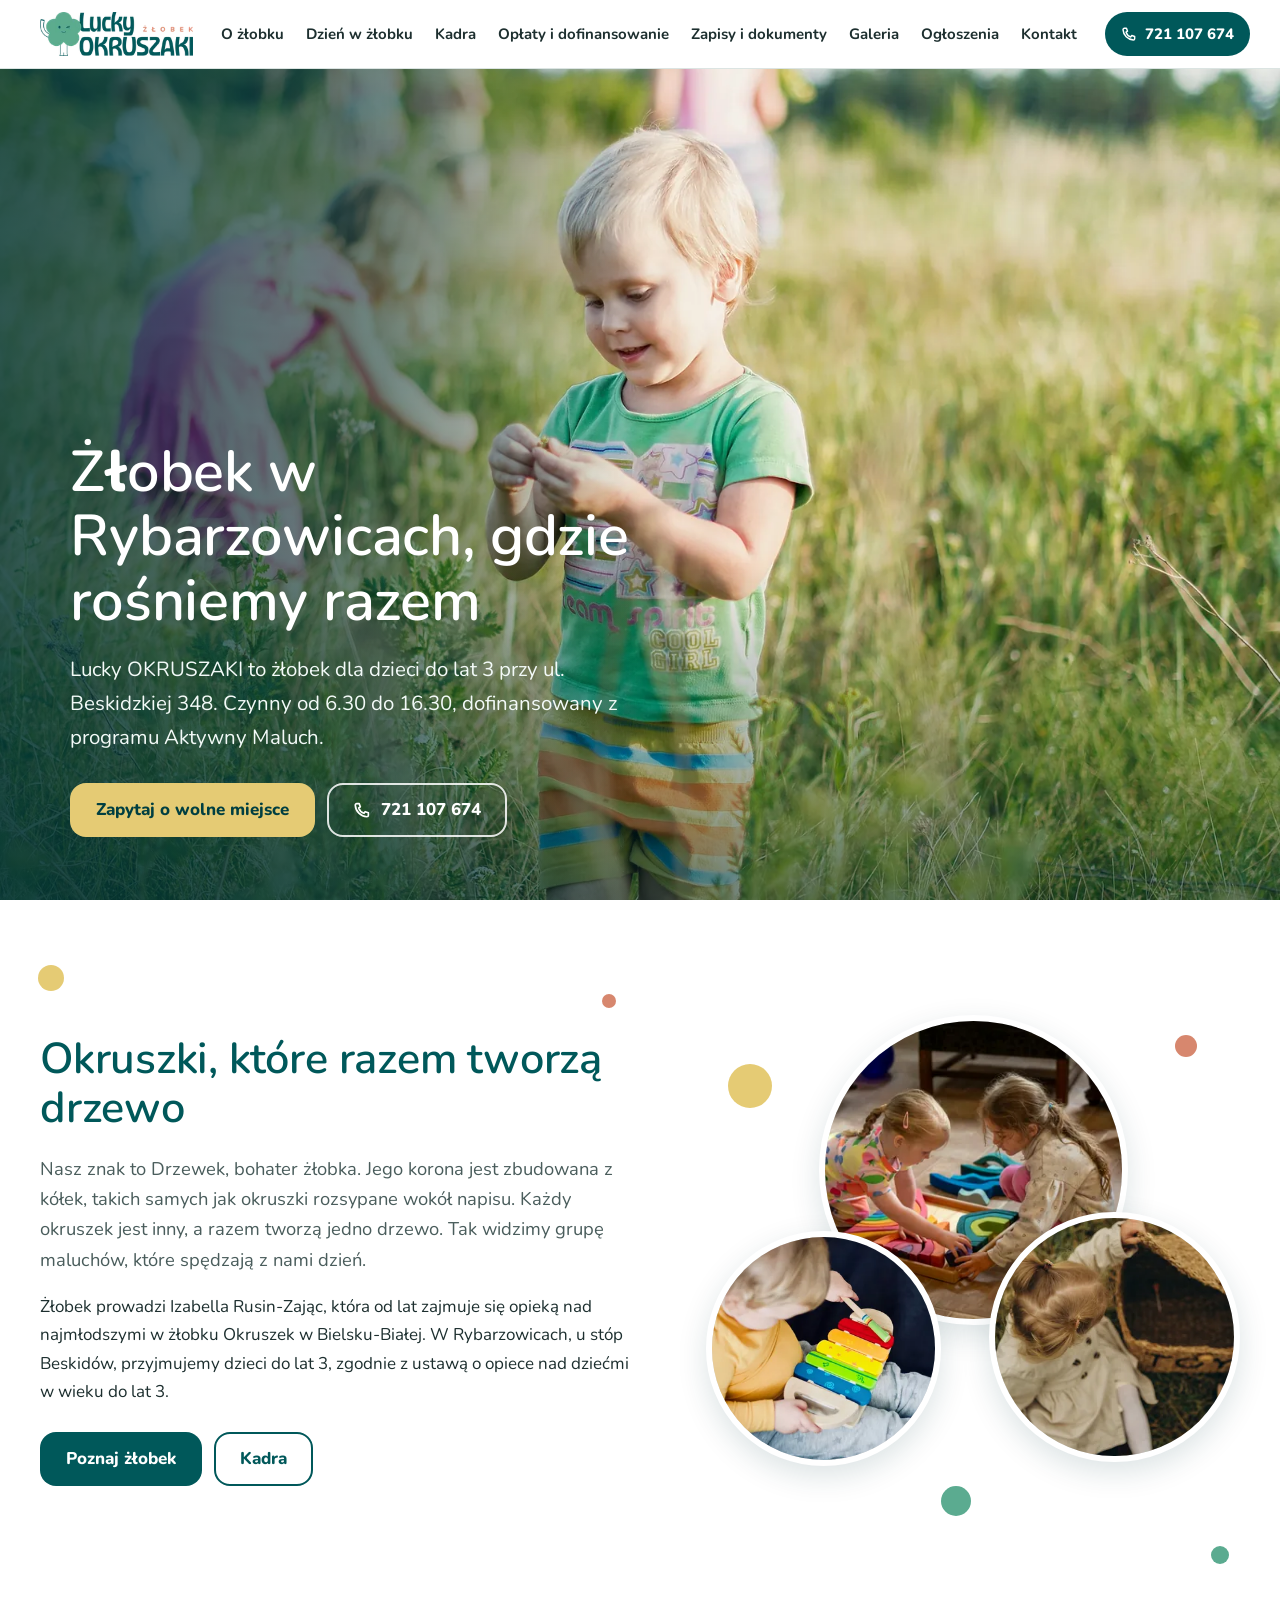
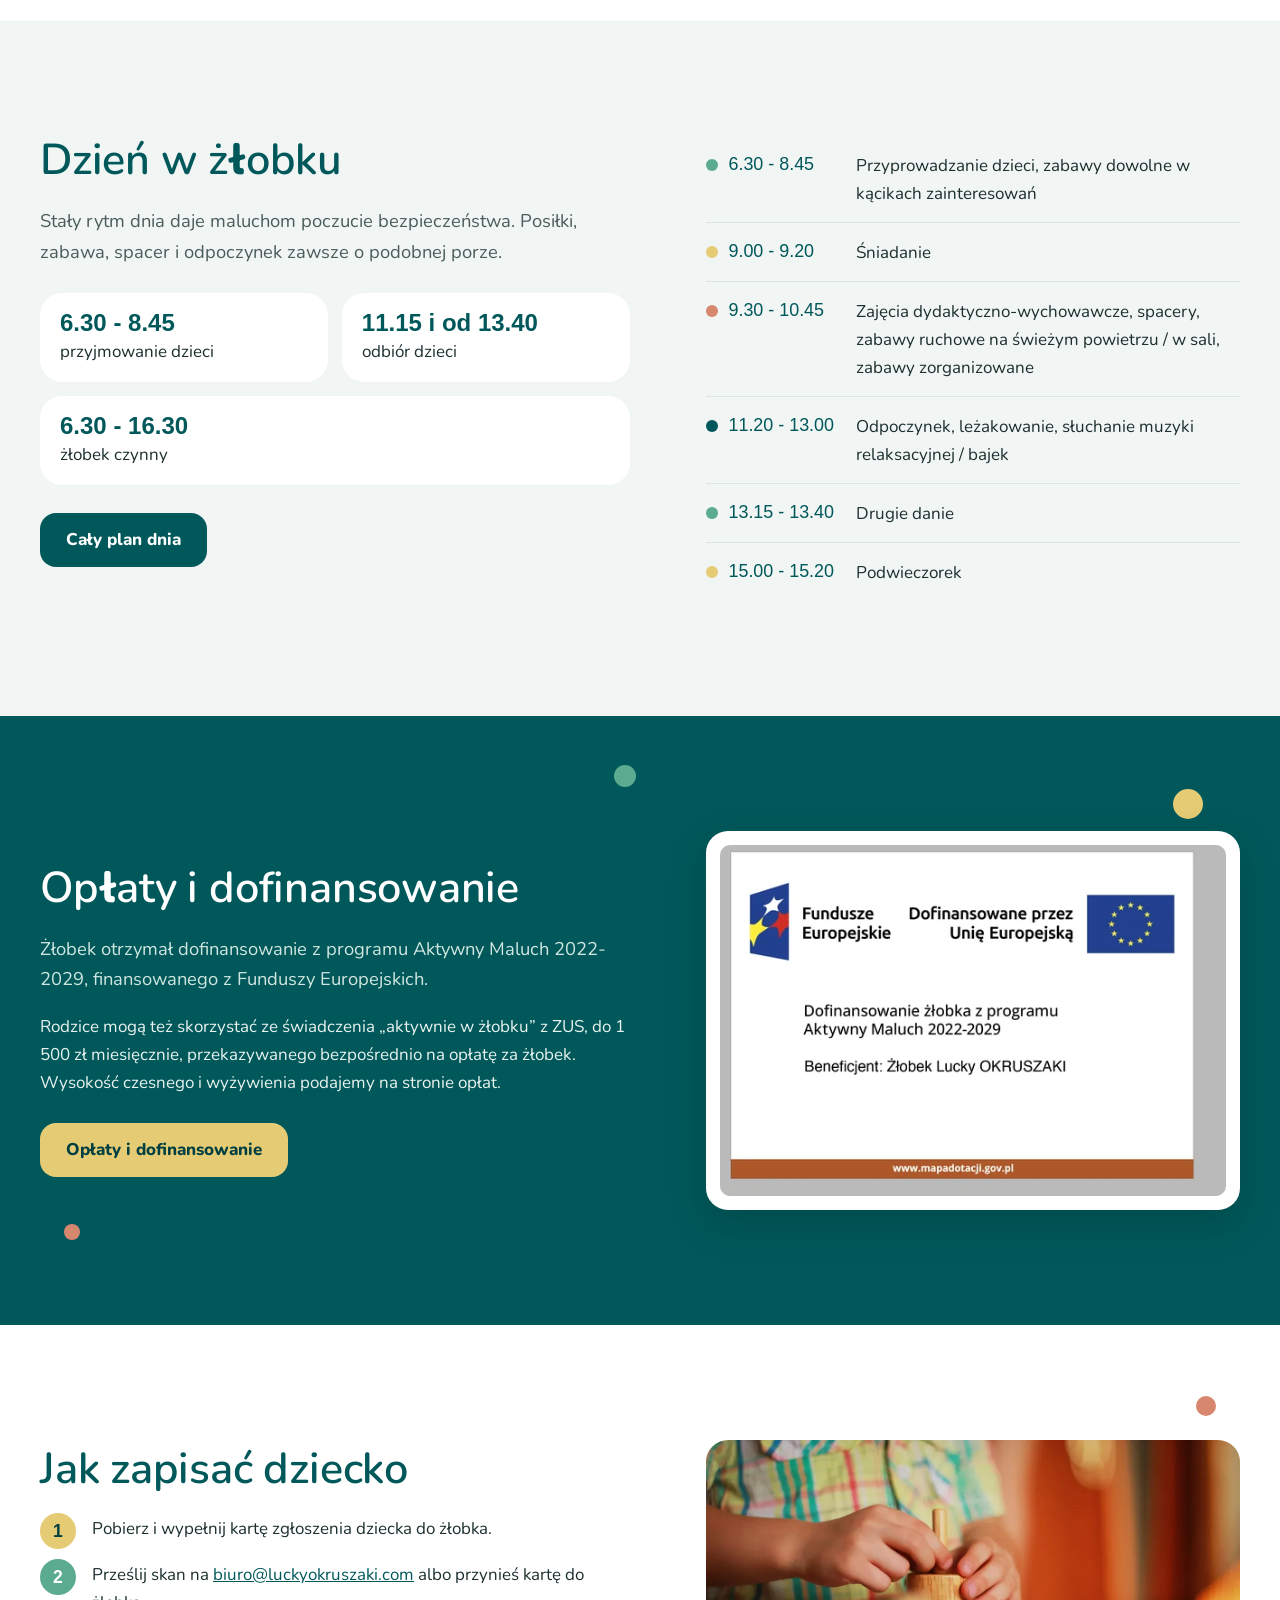
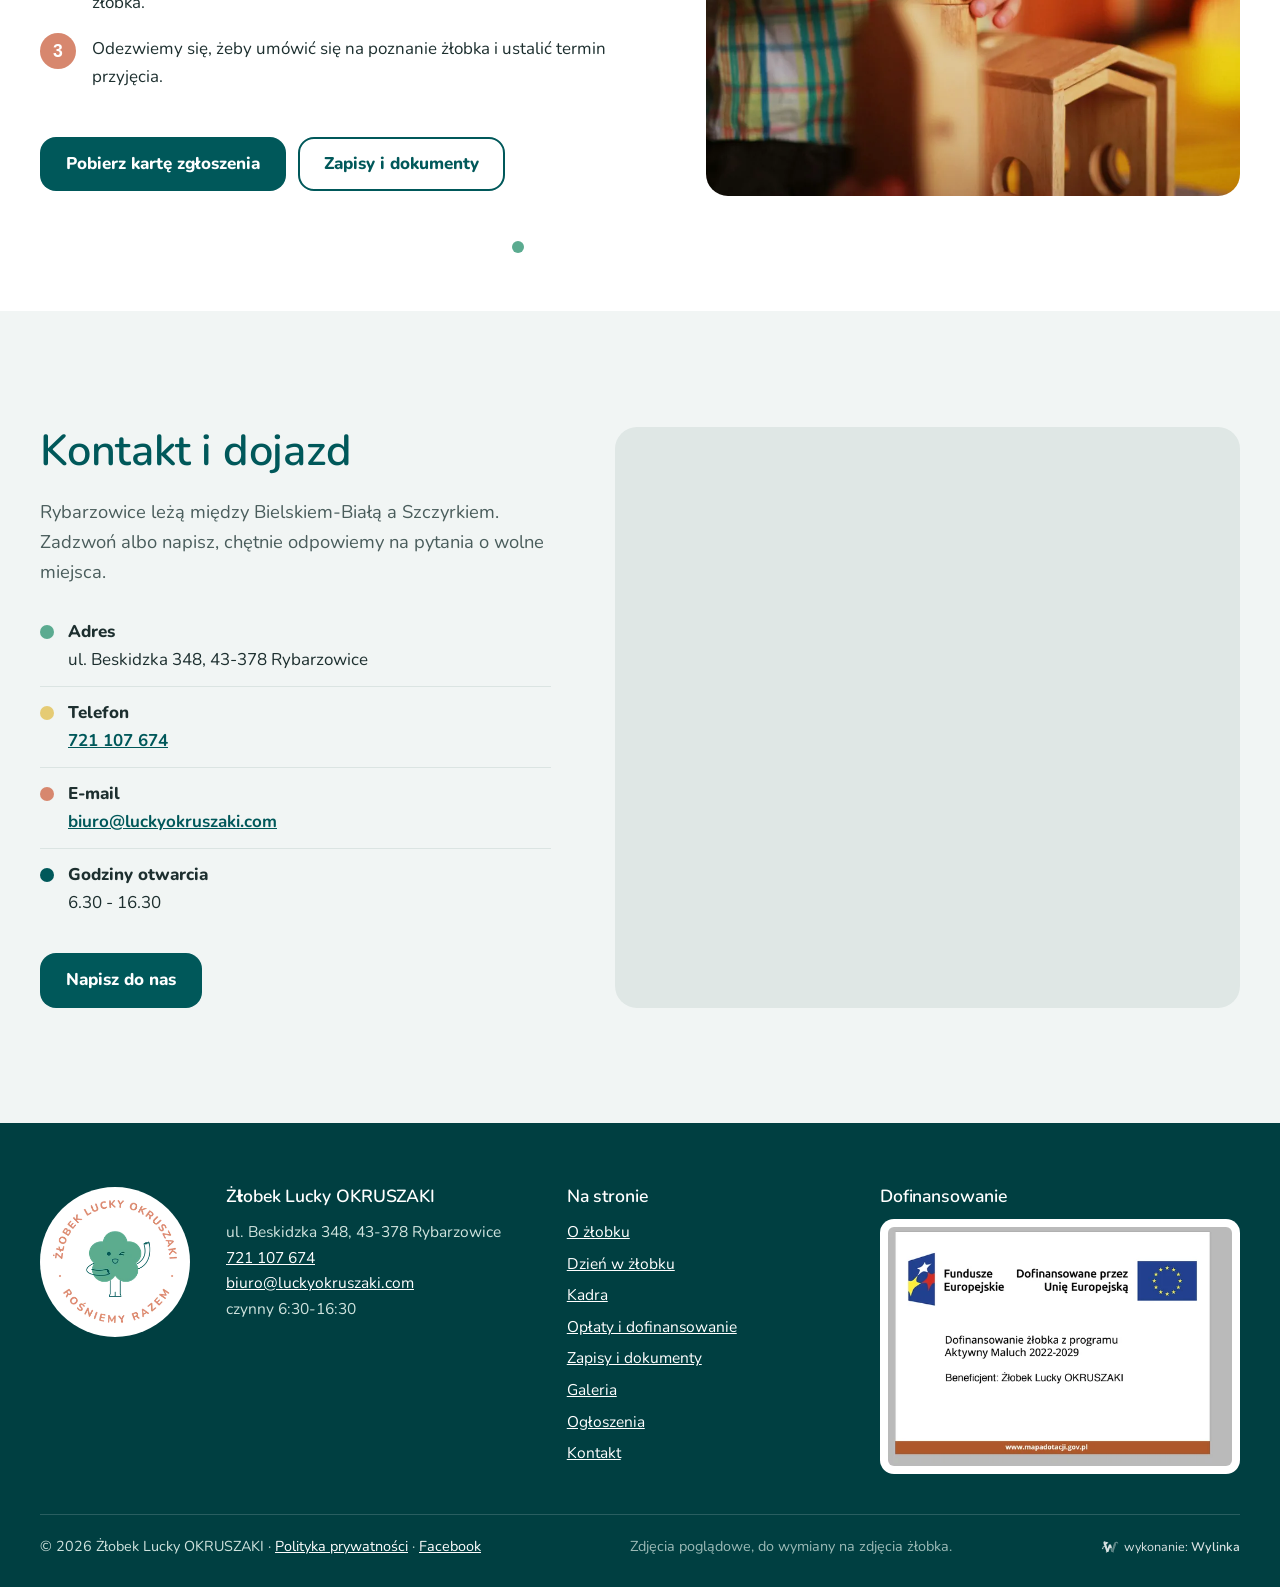
==== index.html @ 08517962 "Strona żłobka Lucky OKRUSZAKI: strona główna i podstrony" ====
<!doctype html>
<html lang="pl">
<head>
<meta charset="utf-8">
<meta name="viewport" content="width=device-width,initial-scale=1">
<meta name="robots" content="noindex, nofollow" data-podglad>
<title>Żłobek Lucky OKRUSZAKI w Rybarzowicach | żłobek dla dzieci do lat 3</title>
<meta name="description" content="Żłobek Lucky OKRUSZAKI w Rybarzowicach, ul. Beskidzka 348. Opieka nad dziećmi do lat 3, czynny 6.30-16.30, dofinansowanie z programu Aktywny Maluch. Tel. 721 107 674.">
<link rel="canonical" href="https://okruszaki.pl/">
<meta property="og:title" content="Żłobek Lucky OKRUSZAKI w Rybarzowicach | żłobek dla dzieci do lat 3"><meta property="og:description" content="Żłobek Lucky OKRUSZAKI w Rybarzowicach, ul. Beskidzka 348. Opieka nad dziećmi do lat 3, czynny 6.30-16.30, dofinansowanie z programu Aktywny Maluch. Tel. 721 107 674."><meta property="og:type" content="website"><meta property="og:locale" content="pl_PL"><meta property="og:image" content="https://okruszaki.pl/img/logo-600.png">
<meta name="theme-color" content="#00585a">
<link rel="icon" type="image/png" sizes="48x48" href="img/ikona-48.png"><link rel="icon" type="image/png" sizes="96x96" href="img/ikona-96.png"><link rel="icon" type="image/png" sizes="192x192" href="img/ikona-192.png"><link rel="apple-touch-icon" href="img/apple-touch-icon.png">
<link rel="preload" href="fonts/fredoka-600.woff2" as="font" type="font/woff2" crossorigin><link rel="preload" href="fonts/nunito.woff2" as="font" type="font/woff2" crossorigin>
<link rel="preload" as="image" href="img/hero-1600.webp" imagesrcset="img/hero-640.webp 640w, img/hero-1024.webp 1024w, img/hero-1600.webp 1600w, img/hero-2400.webp 2400w" imagesizes="100vw" fetchpriority="high">
<link rel="stylesheet" href="style.css">
<style>
.wylinka-badge{display:inline-flex;align-items:center;gap:.4em;color:inherit;text-decoration:none;font-size:.875em;line-height:1;opacity:.85}
.wylinka-badge:hover,.wylinka-badge:focus-visible{opacity:1}
.wylinka-badge:focus-visible{outline:2px solid currentColor;outline-offset:3px;border-radius:2px}
.wylinka-badge svg{width:18px;height:18px;flex:none;overflow:visible}
.wylinka-badge b{font-weight:600}
.wylinka-badge .wy-old{opacity:.45;transform-origin:40px 30px;transition:transform .32s cubic-bezier(.3,.7,.4,1),opacity .32s ease-out}
.wylinka-badge .wy-pod{opacity:0;transition:opacity .2s ease-out .08s}
.wylinka-badge:hover .wy-old,.wylinka-badge:focus-visible .wy-old{transform:translate(9px,7px) rotate(9deg);opacity:0}
.wylinka-badge:hover .wy-pod,.wylinka-badge:focus-visible .wy-pod{opacity:1}
@media (prefers-reduced-motion:reduce){.wylinka-badge .wy-old,.wylinka-badge .wy-pod{transition:none}.wylinka-badge:hover .wy-old,.wylinka-badge:focus-visible .wy-old{transform:none;opacity:.45}.wylinka-badge:hover .wy-pod,.wylinka-badge:focus-visible .wy-pod{opacity:0}}

</style>
<script type="application/ld+json">{"@context": "https://schema.org", "@type": "ChildCare", "name": "Żłobek Lucky OKRUSZAKI", "url": "https://okruszaki.pl/", "logo": "https://okruszaki.pl/img/logo-600.png", "image": "https://okruszaki.pl/img/logo-600.png", "telephone": "+48721107674", "email": "biuro@luckyokruszaki.com", "address": {"@type": "PostalAddress", "streetAddress": "ul. Beskidzka 348", "postalCode": "43-378", "addressLocality": "Rybarzowice", "addressCountry": "PL"}, "openingHours": "Mo-Fr 06:30-16:30", "sameAs": ["https://www.facebook.com/people/%C5%BB%C5%82obek-Lucky-Okruszaki/61586409999313/"]}</script>
</head>
<body>
<a class="skip" href="#tresc">Przejdź do treści</a>
<div class="top"><div class="wrap">
<a class="logo" href="./" aria-label="Żłobek Lucky OKRUSZAKI - strona główna"><img src="img/logo-240.webp" srcset="img/logo-240.webp 240w, img/logo-480.webp 480w" sizes="152px" width="240" height="69" alt="Żłobek Lucky OKRUSZAKI"></a>
<nav class="nav" aria-label="Menu główne"><a href="o-zlobku.html">O żłobku</a><a href="dzien-w-zlobku.html">Dzień w żłobku</a><a href="kadra.html">Kadra</a><a href="oplaty-i-dofinansowanie.html">Opłaty i dofinansowanie</a><a href="zapisy-i-dokumenty.html">Zapisy i dokumenty</a><a href="galeria.html">Galeria</a><a href="ogloszenia.html">Ogłoszenia</a><a href="kontakt.html">Kontakt</a></nav>
<a class="tel" href="tel:+48721107674"><svg viewBox="0 0 24 24" aria-hidden="true" fill="none" stroke="currentColor" stroke-width="2.2" stroke-linecap="round" stroke-linejoin="round"><path d="M5 3.5h3.2l1.6 4.3-2.2 1.5a11 11 0 0 0 7.1 7.1l1.5-2.2 4.3 1.6V19a2 2 0 0 1-2 2A16.5 16.5 0 0 1 3 5.5a2 2 0 0 1 2-2z"/></svg>721 107 674</a>
<button class="burger" type="button" aria-expanded="false" aria-controls="panel" aria-label="Otwórz menu"><span></span><span></span><span></span></button>
</div></div>
<nav class="panel" id="panel" aria-label="Menu"><a href="./" aria-current="page">Strona główna</a><a href="o-zlobku.html">O żłobku</a><a href="dzien-w-zlobku.html">Dzień w żłobku</a><a href="kadra.html">Kadra</a><a href="oplaty-i-dofinansowanie.html">Opłaty i dofinansowanie</a><a href="zapisy-i-dokumenty.html">Zapisy i dokumenty</a><a href="galeria.html">Galeria</a><a href="ogloszenia.html">Ogłoszenia</a><a href="kontakt.html">Kontakt</a><a class="tel" href="tel:+48721107674"><svg viewBox="0 0 24 24" aria-hidden="true" fill="none" stroke="currentColor" stroke-width="2.2" stroke-linecap="round" stroke-linejoin="round"><path d="M5 3.5h3.2l1.6 4.3-2.2 1.5a11 11 0 0 0 7.1 7.1l1.5-2.2 4.3 1.6V19a2 2 0 0 1-2 2A16.5 16.5 0 0 1 3 5.5a2 2 0 0 1 2-2z"/></svg>Zadzwoń: 721 107 674</a></nav>
<main id="tresc">
<section class="hero">
<img class="tlo" src="img/hero-1600.webp" srcset="img/hero-640.webp 640w, img/hero-1024.webp 1024w, img/hero-1600.webp 1600w, img/hero-2400.webp 2400w" sizes="100vw" width="1600" height="1063" alt="Maluch w zielonej koszulce ogląda znalezisko na łące, w tle bawią się inne dzieci" fetchpriority="high">
<div class="wrap">
<h1>Żłobek w Rybarzowicach, gdzie rośniemy razem</h1>
<p class="lead">Lucky OKRUSZAKI to żłobek dla dzieci do lat 3 przy ul. Beskidzkiej 348. Czynny od 6.30 do 16.30, dofinansowany z programu Aktywny Maluch.</p>
<div class="btns"><a class="btn btn-z" href="kontakt.html">Zapytaj o wolne miejsce</a><a class="btn btn-o" href="tel:+48721107674"><svg viewBox="0 0 24 24" aria-hidden="true" fill="none" stroke="currentColor" stroke-width="2.2" stroke-linecap="round" stroke-linejoin="round"><path d="M5 3.5h3.2l1.6 4.3-2.2 1.5a11 11 0 0 0 7.1 7.1l1.5-2.2 4.3 1.6V19a2 2 0 0 1-2 2A16.5 16.5 0 0 1 3 5.5a2 2 0 0 1 2-2z"/></svg>721 107 674</a></div>
</div></section>

<section class="sek" aria-labelledby="h-o">
<span class="okr o-z" style="width:26px;height:26px;left:3%;top:9%" aria-hidden="true"></span><span class="okr o-t" style="width:14px;height:14px;left:47%;top:13%" aria-hidden="true"></span><span class="okr o-g" style="width:18px;height:18px;right:4%;bottom:8%" aria-hidden="true"></span>
<div class="wrap dwie">
<div>
<h2 id="h-o">Okruszki, które razem tworzą drzewo</h2>
<p class="lead2">Nasz znak to Drzewek, bohater żłobka. Jego korona jest zbudowana z kółek, takich samych jak okruszki rozsypane wokół napisu. Każdy okruszek jest inny, a razem tworzą jedno drzewo. Tak widzimy grupę maluchów, które spędzają z nami dzień.</p>
<p>Żłobek prowadzi Izabella Rusin-Zając, która od lat zajmuje się opieką nad najmłodszymi w żłobku Okruszek w Bielsku-Białej. W Rybarzowicach, u stóp Beskidów, przyjmujemy dzieci do lat 3, zgodnie z ustawą o opiece nad dziećmi w wieku do lat 3.</p>
<div class="btns" style="margin-top:26px"><a class="btn btn-m" href="o-zlobku.html">Poznaj żłobek</a><a class="btn btn-ol" href="kadra.html">Kadra</a></div>
</div>
<div class="korona">
<span class="okr o-z" style="width:44px;height:44px;left:4%;top:10%" aria-hidden="true"></span><span class="okr o-t" style="width:22px;height:22px;right:8%;top:4%" aria-hidden="true"></span><span class="okr o-g" style="width:30px;height:30px;left:44%;bottom:-2%" aria-hidden="true"></span>
<button type="button" class="k k1" data-full="img/klocki-1440.webp" aria-label="Powiększ zdjęcie: Dwie dziewczynki układają kolorowe drewniane klocki na podłodze"><img src="img/klocki-960.webp" srcset="img/klocki-480.webp 480w, img/klocki-960.webp 960w, img/klocki-1440.webp 1440w" sizes="(max-width:900px) 58vw, 330px" width="960" height="640" alt="Dwie dziewczynki układają kolorowe drewniane klocki na podłodze" loading="lazy" decoding="async"></button>
<button type="button" class="k k2" data-full="img/cymbalki-1440.webp" aria-label="Powiększ zdjęcie: Maluch gra na kolorowych cymbałkach"><img src="img/cymbalki-480.webp" srcset="img/cymbalki-480.webp 480w, img/cymbalki-960.webp 960w, img/cymbalki-1440.webp 1440w" sizes="(max-width:900px) 44vw, 250px" width="480" height="343" alt="Maluch gra na kolorowych cymbałkach" loading="lazy" decoding="async"></button>
<button type="button" class="k k3" data-full="img/laka-1440.webp" aria-label="Powiększ zdjęcie: Dziewczynka z koszykiem i przytulanką na łące"><img src="img/laka-480.webp" srcset="img/laka-480.webp 480w, img/laka-960.webp 960w, img/laka-1440.webp 1440w" sizes="(max-width:900px) 47vw, 270px" width="480" height="320" alt="Dziewczynka z koszykiem i przytulanką na łące" loading="lazy" decoding="async"></button>
</div>
</div></section>

<section class="sek sek-s" aria-labelledby="h-d">
<div class="wrap dwie" style="align-items:start">
<div>
<h2 id="h-d">Dzień w żłobku</h2>
<p class="lead2">Stały rytm dnia daje maluchom poczucie bezpieczeństwa. Posiłki, zabawa, spacer i odpoczynek zawsze o podobnej porze.</p>
<div class="godz"><div><b>6.30 - 8.45</b>przyjmowanie dzieci</div><div><b>11.15 i od 13.40</b>odbiór dzieci</div><div><b>6.30 - 16.30</b>żłobek czynny</div></div>
<div class="btns" style="margin-top:28px"><a class="btn btn-m" href="dzien-w-zlobku.html">Cały plan dnia</a></div>
</div>
<div><ol class="plan"><li><span class="g">6.30 - 8.45</span><span>Przyprowadzanie dzieci, zabawy dowolne w kącikach zainteresowań</span></li><li><span class="g">9.00 - 9.20</span><span>Śniadanie</span></li><li><span class="g">9.30 - 10.45</span><span>Zajęcia dydaktyczno-wychowawcze, spacery, zabawy ruchowe na świeżym powietrzu / w sali, zabawy zorganizowane</span></li><li><span class="g">11.20 - 13.00</span><span>Odpoczynek, leżakowanie, słuchanie muzyki relaksacyjnej / bajek</span></li><li><span class="g">13.15 - 13.40</span><span>Drugie danie</span></li><li><span class="g">15.00 - 15.20</span><span>Podwieczorek</span></li></ol></div>
</div></section>

<section class="sek sek-m" aria-labelledby="h-f">
<span class="okr o-z" style="width:30px;height:30px;right:6%;top:12%" aria-hidden="true"></span><span class="okr o-t" style="width:16px;height:16px;left:5%;bottom:14%" aria-hidden="true"></span><span class="okr o-g" style="width:22px;height:22px;left:48%;top:8%" aria-hidden="true"></span>
<div class="wrap dwie">
<div>
<h2 id="h-f">Opłaty i dofinansowanie</h2>
<p class="lead2">Żłobek otrzymał dofinansowanie z programu Aktywny Maluch 2022-2029, finansowanego z Funduszy Europejskich.</p>
<p>Rodzice mogą też skorzystać ze świadczenia „aktywnie w żłobku” z ZUS, do 1 500 zł miesięcznie, przekazywanego bezpośrednio na opłatę za żłobek. Wysokość czesnego i wyżywienia podajemy na stronie opłat.</p>
<div class="btns" style="margin-top:26px"><a class="btn btn-z" href="oplaty-i-dofinansowanie.html">Opłaty i dofinansowanie</a></div>
</div>
<div class="tablica"><img src="img/aktywny-maluch-1120.webp" srcset="img/aktywny-maluch-560.webp 560w, img/aktywny-maluch-1120.webp 1120w" sizes="(max-width:600px) 90vw, 530px" width="1120" height="778" alt="Fundusze Europejskie, Dofinansowane przez Unię Europejską. Dofinansowanie żłobka z programu Aktywny Maluch 2022-2029. Beneficjent: Żłobek Lucky OKRUSZAKI. www.mapadotacji.gov.pl" loading="lazy"></div>
</div></section>

<section class="sek" aria-labelledby="h-z">
<span class="okr o-t" style="width:20px;height:20px;right:5%;top:12%" aria-hidden="true"></span><span class="okr o-g" style="width:12px;height:12px;left:40%;bottom:10%" aria-hidden="true"></span>
<div class="wrap dwie">
<div>
<h2 id="h-z">Jak zapisać dziecko</h2>
<ol class="kroki">
<li>Pobierz i wypełnij kartę zgłoszenia dziecka do żłobka.</li>
<li>Prześlij skan na <a href="mailto:biuro@luckyokruszaki.com">biuro@luckyokruszaki.com</a> albo przynieś kartę do żłobka.</li>
<li>Odezwiemy się, żeby umówić się na poznanie żłobka i ustalić termin przyjęcia.</li>
</ol>
<div class="btns"><a class="btn btn-m" href="dok/karta-zgloszenia-lucky-okruszaki.pdf" download>Pobierz kartę zgłoszenia</a><a class="btn btn-ol" href="zapisy-i-dokumenty.html">Zapisy i dokumenty</a></div>
</div>
<button type="button" class="zdj" data-full="img/domek-1440.webp" aria-label="Powiększ zdjęcie: Dziecięce ręce przy drewnianej zabawce"><img src="img/domek-960.webp" srcset="img/domek-480.webp 480w, img/domek-960.webp 960w, img/domek-1440.webp 1440w" sizes="(max-width:900px) 92vw, 540px" width="960" height="640" alt="Dziecięce ręce przy drewnianej zabawce" loading="lazy" decoding="async"></button>
</div></section>

<section class="sek sek-s" aria-labelledby="h-k">
<div class="wrap kontakt">
<div><h2 id="h-k">Kontakt i dojazd</h2><p class="lead2">Rybarzowice leżą między Bielskiem-Białą a Szczyrkiem. Zadzwoń albo napisz, chętnie odpowiemy na pytania o wolne miejsca.</p><ul class="dane">
<li><span class="kr" style="background:var(--ziel)"></span><span><b>Adres</b>ul. Beskidzka 348, 43-378 Rybarzowice</span></li>
<li><span class="kr" style="background:var(--zolty)"></span><span><b>Telefon</b><a href="tel:+48721107674">721 107 674</a></span></li>
<li><span class="kr" style="background:var(--terra)"></span><span><b>E-mail</b><a href="mailto:biuro@luckyokruszaki.com">biuro@luckyokruszaki.com</a></span></li>
<li><span class="kr" style="background:var(--morski)"></span><span><b>Godziny otwarcia</b>6.30 - 16.30</span></li></ul><div class="btns"><a class="btn btn-m" href="kontakt.html">Napisz do nas</a></div></div>
<div class="mapa"><iframe src="https://maps.google.com/maps?q=Beskidzka%20348%2C%2043-378%20Rybarzowice&amp;z=15&amp;output=embed" title="Mapa dojazdu: Żłobek Lucky OKRUSZAKI, ul. Beskidzka 348, Rybarzowice" referrerpolicy="no-referrer-when-downgrade" allowfullscreen></iframe></div>
</div></section>
</main>
<footer class="stopka"><div class="wrap">
<div class="st">
<div class="pieczec"><img src="img/pieczec-240.webp" width="240" height="238" alt="Żłobek Lucky OKRUSZAKI - rośniemy razem" loading="lazy"></div>
<div><h3>Żłobek Lucky OKRUSZAKI</h3><p>ul. Beskidzka 348, 43-378 Rybarzowice<br><a href="tel:+48721107674">721 107 674</a><br><a href="mailto:biuro@luckyokruszaki.com">biuro@luckyokruszaki.com</a><br>czynny 6:30-16:30</p></div>
<div><h3>Na stronie</h3><ul><li><a href="o-zlobku.html">O żłobku</a></li><li><a href="dzien-w-zlobku.html">Dzień w żłobku</a></li><li><a href="kadra.html">Kadra</a></li><li><a href="oplaty-i-dofinansowanie.html">Opłaty i dofinansowanie</a></li><li><a href="zapisy-i-dokumenty.html">Zapisy i dokumenty</a></li><li><a href="galeria.html">Galeria</a></li><li><a href="ogloszenia.html">Ogłoszenia</a></li><li><a href="kontakt.html">Kontakt</a></li></ul></div>
<div class="szer"><h3>Dofinansowanie</h3><div class="tab"><img src="img/aktywny-maluch-560.webp" width="560" height="389" alt="Fundusze Europejskie, Dofinansowane przez Unię Europejską. Dofinansowanie żłobka z programu Aktywny Maluch 2022-2029. Beneficjent: Żłobek Lucky OKRUSZAKI. www.mapadotacji.gov.pl" loading="lazy"></div></div>
</div>
<div class="st-dol"><span>&copy; <span id="rok">2026</span> Żłobek Lucky OKRUSZAKI &middot; <a href="polityka-prywatnosci.html">Polityka prywatności</a> &middot; <a href="https://www.facebook.com/people/%C5%BB%C5%82obek-Lucky-Okruszaki/61586409999313/" rel="noopener">Facebook</a></span><span style="opacity:.75">Zdjęcia poglądowe, do wymiany na zdjęcia żłobka.</span><a class="wylinka-badge" href="https://wylinka.pl/?utm_source=okruszaki.pl&amp;utm_medium=stopka&amp;utm_campaign=wykonanie" rel="noopener" title="Strona wykonana przez Wylinka"><svg viewBox="0 0 64 64" aria-hidden="true" focusable="false" fill="currentColor"><path d="M9.8 22.8l-1.2-7.9 2.2-3.7 15.5 4.6-.5 1.5-7.2 5.5 4.7 15.6 5-15.6 7 0 4.1 12.7-4.2-.9-2.6 1.8-.8-2.2-5.3 15.6-4.3 0 .4 .2-2.1 2.8-1.3-1.1 1.1-1.4-3.1 .2-.1-1.7 2.2-.1-5.7-16.5-4.8 .6-.8 3.1 0 .5-.3 .5 .8 2.2-1.6 .5-.4-1.3-.8 1.6-1.5-.8 .8-1.6-1.4 .6-.6-1.6 2.3-.8 .2-.4 1.3-4.8 5.9-.8-2.4-6.9zM15.2 13.7l-.1-.4-.4 .8-.1 .8 .1 1 .1 .4 .3 .7 .3-.9 .1-.7 0-.8z"/><path class="wy-pod" d="M37.1 49.8l-4.5-13.3 2.6-1.8 4.2 .9 .9 2.8 3-9.7 0-.5 .1-.8 3.2-8.4 .5-1 .6-1 .9-1.1 1.3-1 1.1-.7 1.4-.5 1.4-.3 .7 0 .9 0 1.2 .3 1.4 .6 .8 .5 .7 .7 .6 .7 .5 .9 .3 .9 .1 .9 0 .8-.2 .9-.5 .9-.5 .6-.7 .5-.7 .3-.1-.1 0-.1 .5-.5 .3-.7 .2-.5 0-.6-.1-.6-.3-.7-.4-.5-.4-.4-.5-.3-.6-.3-.7 0-.7 .1-.6 .1-.5 .4-.5 .5-.3 .5-.2 .7-.1 1.5-1.4 5.1-.8 3.3-.3 .7-.5 .7-6 17.5 1.9 .1-.1 1.7-3.1-.2 1.1 1.4-1.3 1.1-2.1-2.8 .4-.2z"/><path class="wy-old" d="M40.8 50l.4-.2-4.1 0-4.2-12.5 2.5-1.7 4.3 .9 .6 1.9 .6-1.6 0-.3 2.4-7.8 0-.5 .1-.8 3.2-8.4 .4-.8 .6-.9 .9-1.2 .9-.9 1.3-.8 1.4-.6 1.2-.3 1.4-.1 1.3 .1 .6 .2 .8 .3 1.1 .6 .9 .7 .7 .9 .5 .9 .3 .9 .1 1.1-.1 .9-.3 .9-.4 .7-.6 .7-.6 .4-.6 .2-.1-.1 0-.1 .5-.5 .3-.7 .2-.5 0-.5-.1-.6-.2-.6-.3-.5-.4-.5-.5-.3-.6-.3-.7-.1-.6 0-.6 .1-.6 .3-.6 .5-.3 .4-.2 .5-.1 .5-.1 1.5-1.4 5.1-.8 3.3-.3 .7-.5 .7-6 17.5 1.9 .1-.1 1.7-3.1-.2 1.1 1.4-1.3 1.1zM49.6 17.1l.6 1.7-1.5 1.9 .4 .4 1.8-2.1-.7-2.1zM48.1 28.3l.5 1.8-1.7 1.8 .4 .4 1.9-2-.6-2.2zM37.9 41.7l1.7-1.5-.4-.4-1.7 1.4zM42.6 38.7l-1.5 2.8 1.1 2-1.3 2.6 .5 .2 1.5-2.8-1.1-2 1.4-2.5z"/></svg><span>wykonanie: <b>Wylinka</b></span></a></div>
</div></footer>
<div class="lb" id="lb" role="dialog" aria-modal="true" aria-label="Powiększone zdjęcie"><button class="x" type="button" aria-label="Zamknij">&times;</button><button class="p" type="button" aria-label="Poprzednie">&lsaquo;</button><img alt=""><button class="n" type="button" aria-label="Następne">&rsaquo;</button><div class="licz"></div></div>
<script src="app.js" defer></script>
</body>
</html>
---- style.css ----
@font-face{font-family:Fredoka;font-style:normal;font-weight:600;font-display:swap;src:url(fonts/fredoka-600.woff2) format("woff2");unicode-range:U+0000-00FF,U+0131,U+0152-0153,U+02BB-02BC,U+02C6,U+02DA,U+02DC,U+2000-206F,U+20AC,U+2122,U+2191,U+2193,U+2212,U+2215}
@font-face{font-family:Fredoka;font-style:normal;font-weight:600;font-display:swap;src:url(fonts/fredoka-600-ext.woff2) format("woff2");unicode-range:U+0100-02AF,U+1E00-1EFF,U+2020,U+20A0-20AB,U+20AD-20CF,U+2113,U+2C60-2C7F,U+A720-A7FF}
@font-face{font-family:Nunito;font-style:normal;font-weight:200 1000;font-display:swap;src:url(fonts/nunito.woff2) format("woff2");unicode-range:U+0000-00FF,U+0131,U+0152-0153,U+02BB-02BC,U+02C6,U+02DA,U+02DC,U+2000-206F,U+20AC,U+2122,U+2191,U+2193,U+2212,U+2215}
@font-face{font-family:Nunito;font-style:normal;font-weight:200 1000;font-display:swap;src:url(fonts/nunito-ext.woff2) format("woff2");unicode-range:U+0100-02AF,U+1E00-1EFF,U+2020,U+20A0-20AB,U+20AD-20CF,U+2113,U+2C60-2C7F,U+A720-A7FF}
:root{--morski:#00585a;--morski-g:#003f41;--ziel:#5bab90;--ziel-c:#3f8c72;--zolty:#e5cb74;--terra:#d7876e;--krem:#f6f0e2;--szary:#f1f5f4;--tekst:#1d2f2f;--tekst2:#4a5d5c;--linia:#dbe4e2;--r:22px;--max:1200px}
*,*::before,*::after{box-sizing:border-box}
html{-webkit-text-size-adjust:100%;scroll-padding-top:84px}
body{margin:0;background:#fff;color:var(--tekst);font:400 17px/1.65 Nunito,system-ui,-apple-system,"Segoe UI",sans-serif;overflow-x:hidden}
img{max-width:100%;height:auto;display:block}
a{color:var(--morski)}
h1,h2,h3{font-family:Fredoka,Nunito,system-ui,sans-serif;font-weight:600;line-height:1.12;color:var(--morski);margin:0 0 .5em;letter-spacing:-.005em}
h1{font-size:clamp(2.05rem,6.2vw,4.1rem)}
h2{font-size:clamp(1.7rem,3.8vw,2.7rem)}
h3{font-size:1.3rem}
p{margin:0 0 1em}
.wrap{width:min(var(--max),100% - 40px);margin-inline:auto}
.skip{position:absolute;left:-999px;top:8px;background:#fff;padding:8px 14px;z-index:99;border-radius:8px}
.skip:focus{left:12px}

/* nagłówek */
.top{position:sticky;top:0;z-index:40;background:#fff;border-bottom:1px solid var(--linia)}
.top .wrap{display:flex;align-items:center;gap:18px;height:68px}
.logo{display:block;flex:none}
.logo img{height:44px;width:auto}
.nav{display:flex;gap:2px;margin-left:auto;align-items:center}
.nav a{font-weight:700;font-size:15px;color:var(--tekst);text-decoration:none;padding:8px 10px;border-radius:999px;white-space:nowrap}
.nav a:hover{background:var(--szary)}
.nav a[aria-current=page]{color:var(--morski);background:var(--krem)}
.tel{flex:none;display:inline-flex;align-items:center;gap:8px;font-weight:800;color:#fff;background:var(--morski);text-decoration:none;padding:10px 16px;border-radius:999px;font-size:15px}
.tel:hover{background:var(--morski-g)}
.tel svg{width:16px;height:16px}
.burger{display:none;margin-left:auto;background:none;border:0;width:46px;height:46px;border-radius:50%;cursor:pointer;color:var(--morski)}
.burger span{display:block;width:22px;height:2.5px;background:currentColor;border-radius:2px;margin:5px auto;transition:transform .2s}
.panel{display:none}
@media (max-width:1240px){
 .nav,.top .tel{display:none}
 .burger{display:block}
 .panel{display:block;position:fixed;inset:68px 0 0;background:#fff;z-index:39;padding:18px 20px 40px;overflow:auto;transform:translateY(-8px);opacity:0;visibility:hidden;transition:opacity .2s,transform .2s,visibility .2s}
 .panel.on{opacity:1;visibility:visible;transform:none}
 .panel a{display:block;font-family:Fredoka,sans-serif;font-size:1.45rem;color:var(--morski);text-decoration:none;padding:11px 4px;border-bottom:1px solid var(--linia)}
 .panel a[aria-current=page]{color:var(--terra)}
 .panel .tel{display:inline-flex;margin-top:22px;font-family:Nunito,sans-serif;font-size:17px;border:0;color:#fff;padding:13px 20px}
 .burger[aria-expanded=true] span:nth-child(1){transform:translateY(7.5px) rotate(45deg)}
 .burger[aria-expanded=true] span:nth-child(2){opacity:0}
 .burger[aria-expanded=true] span:nth-child(3){transform:translateY(-7.5px) rotate(-45deg)}
}
@media (max-width:420px){.logo img{height:38px}}

/* przyciski */
.btn{display:inline-flex;align-items:center;justify-content:center;gap:10px;font:800 17px/1.2 Nunito,sans-serif;text-decoration:none;padding:15px 24px;border-radius:16px;border:2px solid transparent;cursor:pointer;transition:background .15s,transform .15s}
.btn:active{transform:translateY(1px)}
.btn-z{background:var(--zolty);color:var(--morski-g)}
.btn-z:hover{background:#efd88a}
.btn-m{background:var(--morski);color:#fff}
.btn-m:hover{background:var(--morski-g)}
.btn-o{border-color:rgba(255,255,255,.85);color:#fff}
.btn-o:hover{background:rgba(255,255,255,.12)}
.btn-ol{border-color:var(--morski);color:var(--morski)}
.btn-ol:hover{background:var(--szary)}
.btn svg{width:18px;height:18px;flex:none}
.btns{display:flex;flex-wrap:wrap;gap:12px}

/* okruszki: kółka jak w logo */
.okr{position:absolute;border-radius:50%;pointer-events:none}
.o-z{background:var(--zolty)}.o-t{background:var(--terra)}.o-g{background:var(--ziel)}.o-k{background:var(--krem)}

/* hero strony głównej */
.hero{position:relative;min-height:calc(100svh - 69px);display:flex;align-items:flex-end;color:#fff;overflow:hidden;background:#2f4a2c}
.hero picture,.hero>img{position:absolute;inset:0}
.hero img.tlo{width:100%;height:100%;object-fit:cover;object-position:52% 40%}
.hero::after{content:"";position:absolute;inset:0;background:linear-gradient(90deg,rgba(0,52,54,.8) 0%,rgba(0,52,54,.55) 30%,rgba(0,52,54,0) 50%),linear-gradient(0deg,rgba(0,40,42,.55) 0%,rgba(0,40,42,0) 40%)}
.hero .wrap{position:relative;z-index:2;padding:48px 0 clamp(40px,7vh,84px)}
.hero h1{color:#fff;max-width:12em;margin-bottom:.35em;font-size:clamp(2.05rem,4.6vw,3.6rem)}
@media (min-width:761px){.hero .wrap{width:auto;margin:0;padding-left:clamp(28px,5.5vw,120px);padding-right:28px;max-width:calc(620px + 5.5vw)}.hero .lead{max-width:29em}}
.hero .lead{font-size:clamp(1.05rem,1.6vw,1.3rem);max-width:30em;margin-bottom:28px;color:#f3faf8}
.hero .okr{z-index:1}
@media (max-width:760px){
 .hero img.tlo{object-position:54% 30%}
 .hero::after{background:linear-gradient(0deg,rgba(0,48,50,.92) 0%,rgba(0,48,50,.72) 42%,rgba(0,48,50,0) 72%)}
 .hero .wrap{padding:24px 0 26px}
 .hero .lead{margin-bottom:24px}
 .hero .btns{flex-direction:column}
 .hero .btn{width:100%}
}

/* sekcje */
.sek{padding:clamp(64px,9vw,120px) 0;position:relative;overflow:hidden}
.sek-s{background:var(--szary)}
.sek-m{background:var(--morski);color:#e8f3f0}
.sek-m h2,.sek-m h3{color:#fff}
.sek-m a:not(.btn){color:var(--zolty)}
.lead2{font-size:1.15rem;color:var(--tekst2);max-width:40em}
.sek-m .lead2{color:#cfe6e0}
.dwie{display:grid;grid-template-columns:1.05fr .95fr;gap:clamp(36px,6vw,90px);align-items:center}
@media (max-width:900px){.dwie{grid-template-columns:1fr}}

/* korona z okruszków: zdjęcia w kółkach jak korona Drzewka */
.korona{position:relative;aspect-ratio:1/0.92;max-width:560px;width:100%;margin-inline:auto}
.korona .k{position:absolute;border-radius:50%;overflow:hidden;border:6px solid #fff;box-shadow:0 10px 30px rgba(0,60,62,.14);padding:0;background:#ddd;cursor:zoom-in}
.korona .k img{width:100%;height:100%;object-fit:cover}
.korona .k1{width:58%;aspect-ratio:1;left:21%;top:0}
.korona .k2{width:44%;aspect-ratio:1;left:0;top:44%}
.korona .k3{width:47%;aspect-ratio:1;right:0;top:40%}
.korona .okr{z-index:2}

/* plan dnia */
.plan{list-style:none;margin:0;padding:0;position:relative}
.plan li{display:grid;grid-template-columns:132px 1fr;gap:18px;padding:14px 0;border-bottom:1px solid var(--linia);align-items:baseline;position:relative}
.plan li:last-child{border-bottom:0}
.plan .g{font-family:Fredoka,sans-serif;font-size:1.12rem;color:var(--morski);display:flex;align-items:center;gap:10px;white-space:nowrap}
.plan .g::before{content:"";width:12px;height:12px;border-radius:50%;background:var(--c,var(--ziel));flex:none}
.plan li:nth-child(4n+1){--c:var(--ziel)}.plan li:nth-child(4n+2){--c:var(--zolty)}.plan li:nth-child(4n+3){--c:var(--terra)}.plan li:nth-child(4n+4){--c:var(--morski)}
.plan b{font-weight:800}
@media (max-width:520px){.plan li{grid-template-columns:1fr;gap:2px;padding:12px 0}}
.godz{display:flex;flex-wrap:wrap;gap:14px;margin:26px 0 0}
.godz div{background:#fff;border-radius:var(--r);padding:16px 20px;flex:1 1 200px}
.godz b{display:block;font-family:Fredoka,sans-serif;font-size:1.5rem;color:var(--morski);font-weight:600;line-height:1.2}
.sek-s .godz div{background:#fff}

/* dofinansowanie */
.tablica{background:#fff;border-radius:var(--r);padding:14px;box-shadow:0 14px 40px rgba(0,30,30,.22);max-width:560px}
.tablica img{border-radius:10px;width:100%}

/* zapisy */
.kroki{counter-reset:k;list-style:none;padding:0;margin:0 0 28px}
.kroki li{position:relative;padding:0 0 18px 52px;font-size:1.06rem}
.kroki li::before{counter-increment:k;content:counter(k);position:absolute;left:0;top:-2px;width:36px;height:36px;border-radius:50%;background:var(--zolty);color:var(--morski-g);font:600 1.1rem/36px Fredoka,sans-serif;text-align:center}
.kroki li:nth-child(2)::before{background:var(--ziel);color:#fff}
.kroki li:nth-child(3)::before{background:var(--terra);color:#fff}
.dok{display:flex;flex-direction:column;gap:12px;margin:0;padding:0;list-style:none}
.dok li{display:flex;align-items:center;gap:16px;background:#fff;border:1px solid var(--linia);border-radius:16px;padding:14px 18px}
.dok .ik{width:40px;height:48px;flex:none;border-radius:8px;background:var(--krem);display:grid;place-items:center;font:800 11px Nunito;color:var(--terra)}
.dok b{display:block;font-weight:800}
.dok small{color:var(--tekst2);font-size:.92rem}
.dok a.pob{margin-left:auto;font-weight:800;text-decoration:none;white-space:nowrap}
.uzup{border:2px dashed var(--terra);border-radius:16px;padding:16px 20px;color:#8a4a36;background:#fff;font-size:.98rem}
.uzup b{color:#7a3d2a}

/* nagłówek podstron */
.pod{position:relative;overflow:hidden;background:var(--szary);padding:clamp(44px,7vw,92px) 0 clamp(40px,6vw,80px)}
.pod .wrap{display:grid;grid-template-columns:1fr auto;gap:30px;align-items:end}
.pod .lead2{margin:0;color:#3e5251}
.pod .drz{width:clamp(110px,16vw,210px);margin-bottom:-6px;position:relative;z-index:1}
.okruszki-nav{font-size:.92rem;color:var(--tekst2);margin-bottom:14px}
.okruszki-nav a{color:var(--tekst2)}
@media (max-width:640px){.pod .wrap{grid-template-columns:1fr 92px;gap:14px}.pod .drz{width:92px}}

/* treść podstron */
.tresc{max-width:46em}
.tresc h2{margin-top:1.6em}
.tresc h2:first-child{margin-top:0}
.tresc ul{padding-left:1.2em}
.tresc li{margin-bottom:.4em}
.zdj{border-radius:var(--r);overflow:hidden;padding:0;border:0;background:#ddd;cursor:zoom-in;display:block;width:100%}
.zdj img{width:100%;height:100%;object-fit:cover;aspect-ratio:3/2}
.kadra{display:grid;grid-template-columns:repeat(auto-fit,minmax(240px,1fr));gap:22px}
.osoba{background:#fff;border-radius:var(--r);padding:26px;border:1px solid var(--linia)}
.osoba .kolo{width:92px;height:92px;border-radius:50%;background:var(--krem);margin-bottom:16px;display:grid;place-items:center;overflow:hidden}
.osoba .kolo img{width:74%}
.wpis{border-bottom:1px solid var(--linia);padding:28px 0}
.wpis:first-child{padding-top:0}
.wpis time{font-weight:800;color:var(--terra);font-size:.95rem}
.wpis h2{font-size:1.6rem;margin:.2em 0 .4em}

/* galeria (przesuwanie palcem i myszą) */
.tor{display:flex;gap:18px;overflow-x:auto;scroll-snap-type:x mandatory;padding:4px 0 18px;scrollbar-width:thin;cursor:grab}
.tor.drag{cursor:grabbing;scroll-snap-type:none}
.tor>button{flex:0 0 min(78%,420px);scroll-snap-align:start;border:0;padding:0;border-radius:var(--r);overflow:hidden;background:#ddd;cursor:zoom-in}
.tor img{width:100%;aspect-ratio:4/3;object-fit:cover;pointer-events:none}
.strz{display:flex;gap:10px;justify-content:flex-end;margin-bottom:14px}
.strz button{width:46px;height:46px;border-radius:50%;border:2px solid var(--morski);background:#fff;color:var(--morski);font-size:20px;cursor:pointer}

/* kontakt */
.kontakt{display:grid;grid-template-columns:.9fr 1.1fr;gap:clamp(30px,5vw,70px)}
@media (max-width:900px){.kontakt{grid-template-columns:1fr}}
.dane{list-style:none;padding:0;margin:0 0 24px}
.dane li{display:flex;gap:14px;padding:12px 0;border-bottom:1px solid var(--linia);align-items:flex-start}
.dane li:last-child{border:0}
.dane .kr{width:14px;height:14px;border-radius:50%;flex:none;margin-top:7px}
.dane b{display:block;font-weight:800}
.dane a{font-weight:700}
.mapa{border-radius:var(--r);overflow:hidden;background:#dfe7e5;min-height:340px;height:100%}
.mapa iframe{border:0;width:100%;height:100%;min-height:340px;display:block}
form.f{display:grid;grid-template-columns:1fr 1fr;gap:14px}
form.f .cala{grid-column:1/-1}
@media (max-width:560px){form.f{grid-template-columns:1fr}}
.f label{display:block;font-weight:800;font-size:.95rem;margin-bottom:6px}
.f input,.f textarea,.f select{width:100%;font:inherit;font-size:16px;padding:13px 14px;border:1.5px solid #c9d6d3;border-radius:12px;background:#fff;color:var(--tekst)}
.f input:focus,.f textarea:focus,.f select:focus{outline:3px solid rgba(91,171,144,.4);border-color:var(--ziel)}
.f textarea{min-height:130px;resize:vertical}
.f .zg{display:flex;gap:10px;align-items:flex-start;font-weight:400;font-size:.92rem;color:var(--tekst2)}
.f .zg input{width:20px;height:20px;flex:none;margin-top:2px}
.ok{display:none;background:#e7f4ef;border-radius:12px;padding:14px 16px;color:#1f5c48;font-weight:700}

/* stopka */
.stopka{background:var(--morski-g);color:#cfe3de;padding:64px 0 28px;font-size:.97rem}
.stopka a{color:#fff}
.st{display:grid;grid-template-columns:auto 1.1fr 1fr 1.3fr;gap:36px;align-items:start}
.pieczec{width:150px;height:150px;border-radius:50%;background:#fff;display:grid;place-items:center}
.pieczec img{width:124px}
.st h3{color:#fff;font-size:1.1rem;margin-bottom:.7em}
.st ul{list-style:none;padding:0;margin:0}
.st li{margin-bottom:6px}
.st .tab{background:#fff;border-radius:14px;padding:8px}
.st .tab img{border-radius:6px}
.st-dol{border-top:1px solid rgba(255,255,255,.16);margin-top:40px;padding-top:20px;display:flex;flex-wrap:wrap;gap:10px 26px;align-items:center;justify-content:space-between;font-size:.9rem}
@media (max-width:1000px){.st{grid-template-columns:1fr 1fr}.pieczec{width:120px;height:120px}.pieczec img{width:98px}}
@media (max-width:520px){.st{gap:26px 18px}.st .szer{grid-column:1/-1}}

/* lightbox */
.lb{position:fixed;inset:0;background:rgba(0,30,31,.94);z-index:90;display:none;align-items:center;justify-content:center;padding:56px 12px}
.lb.on{display:flex}
.lb img{max-width:100%;max-height:100%;width:auto;border-radius:10px}
.lb button{position:absolute;background:rgba(255,255,255,.14);color:#fff;border:0;width:50px;height:50px;border-radius:50%;font-size:24px;cursor:pointer}
.lb .x{top:12px;right:12px}.lb .p{left:12px;top:50%}.lb .n{right:12px;top:50%}
.lb .licz{position:absolute;bottom:14px;left:0;right:0;text-align:center;color:#cfe3de;font-weight:700}
@media (prefers-reduced-motion:reduce){*{transition:none!important;scroll-behavior:auto!important}}
.sek>.okr,.pod>.okr{z-index:0}
.sek>.wrap,.pod>.wrap{position:relative;z-index:1}
@media (max-width:900px){.sek>.okr,.pod>.okr{display:none}}
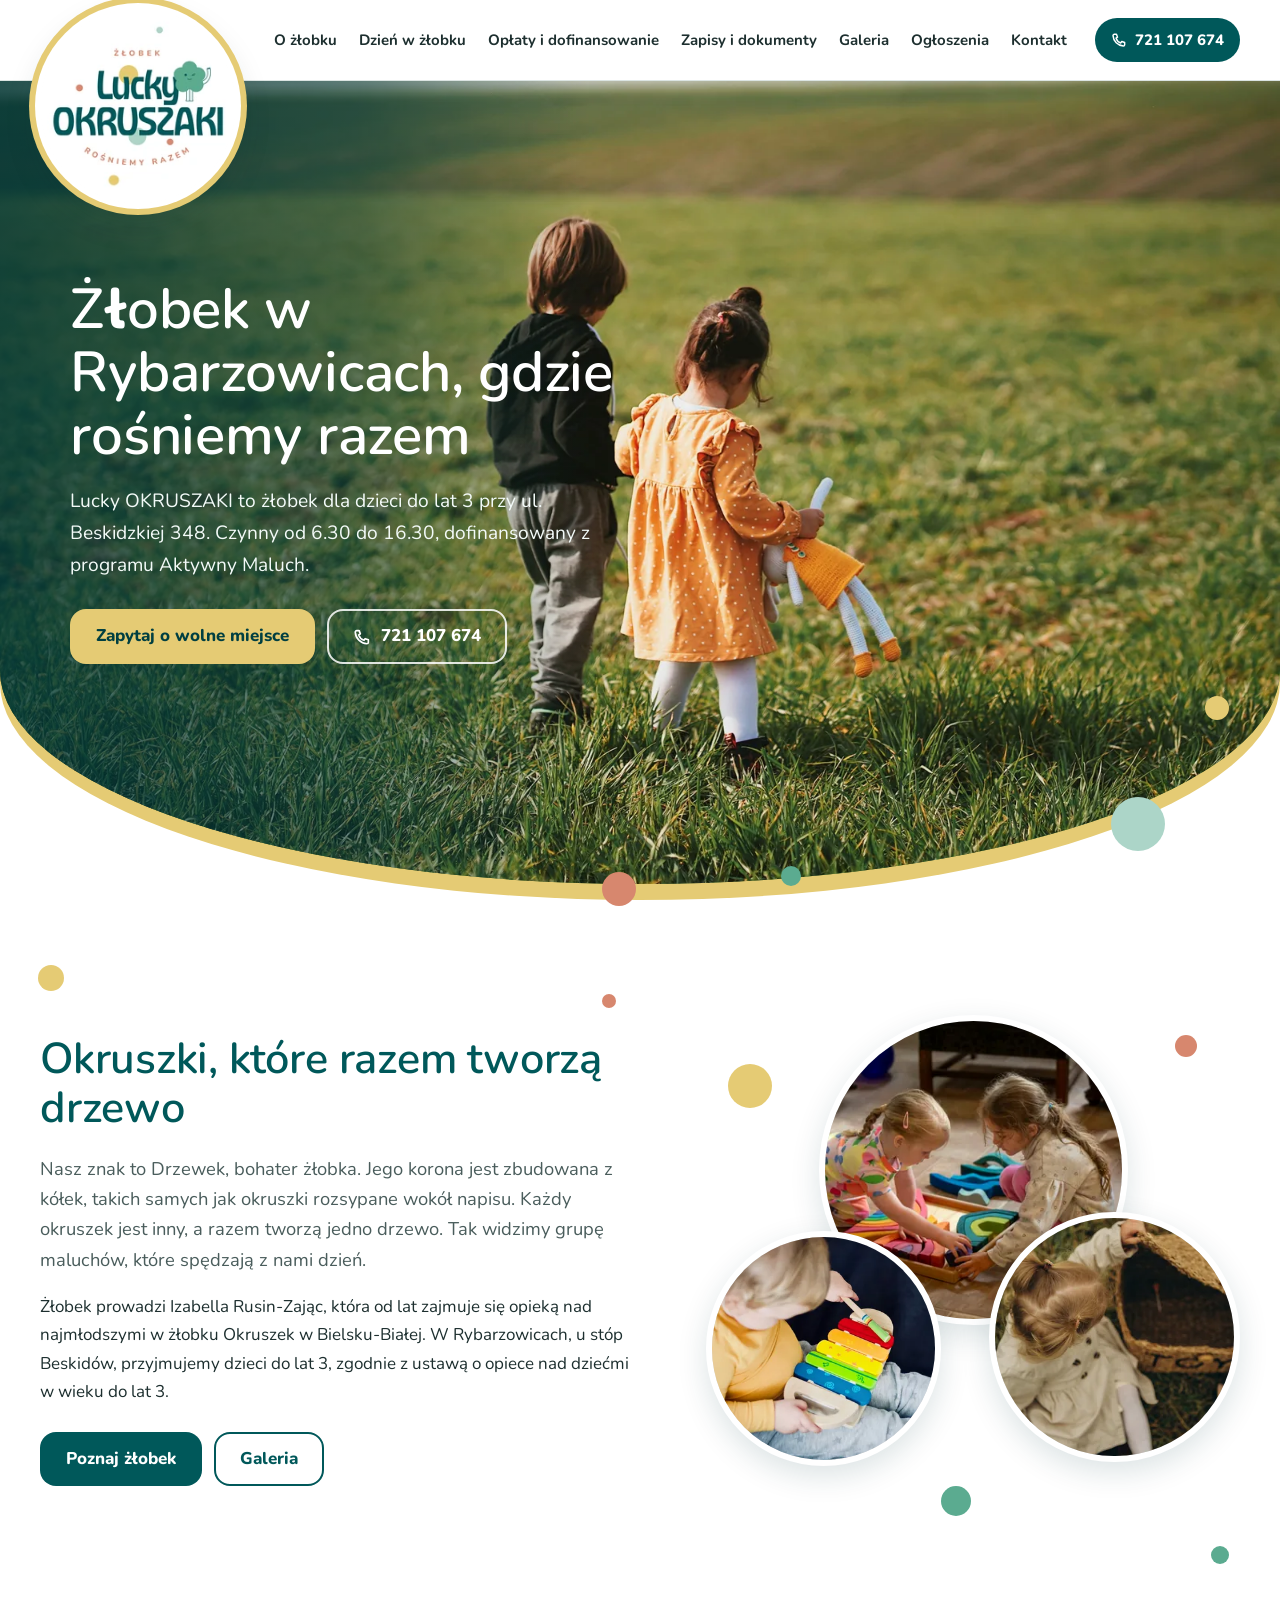
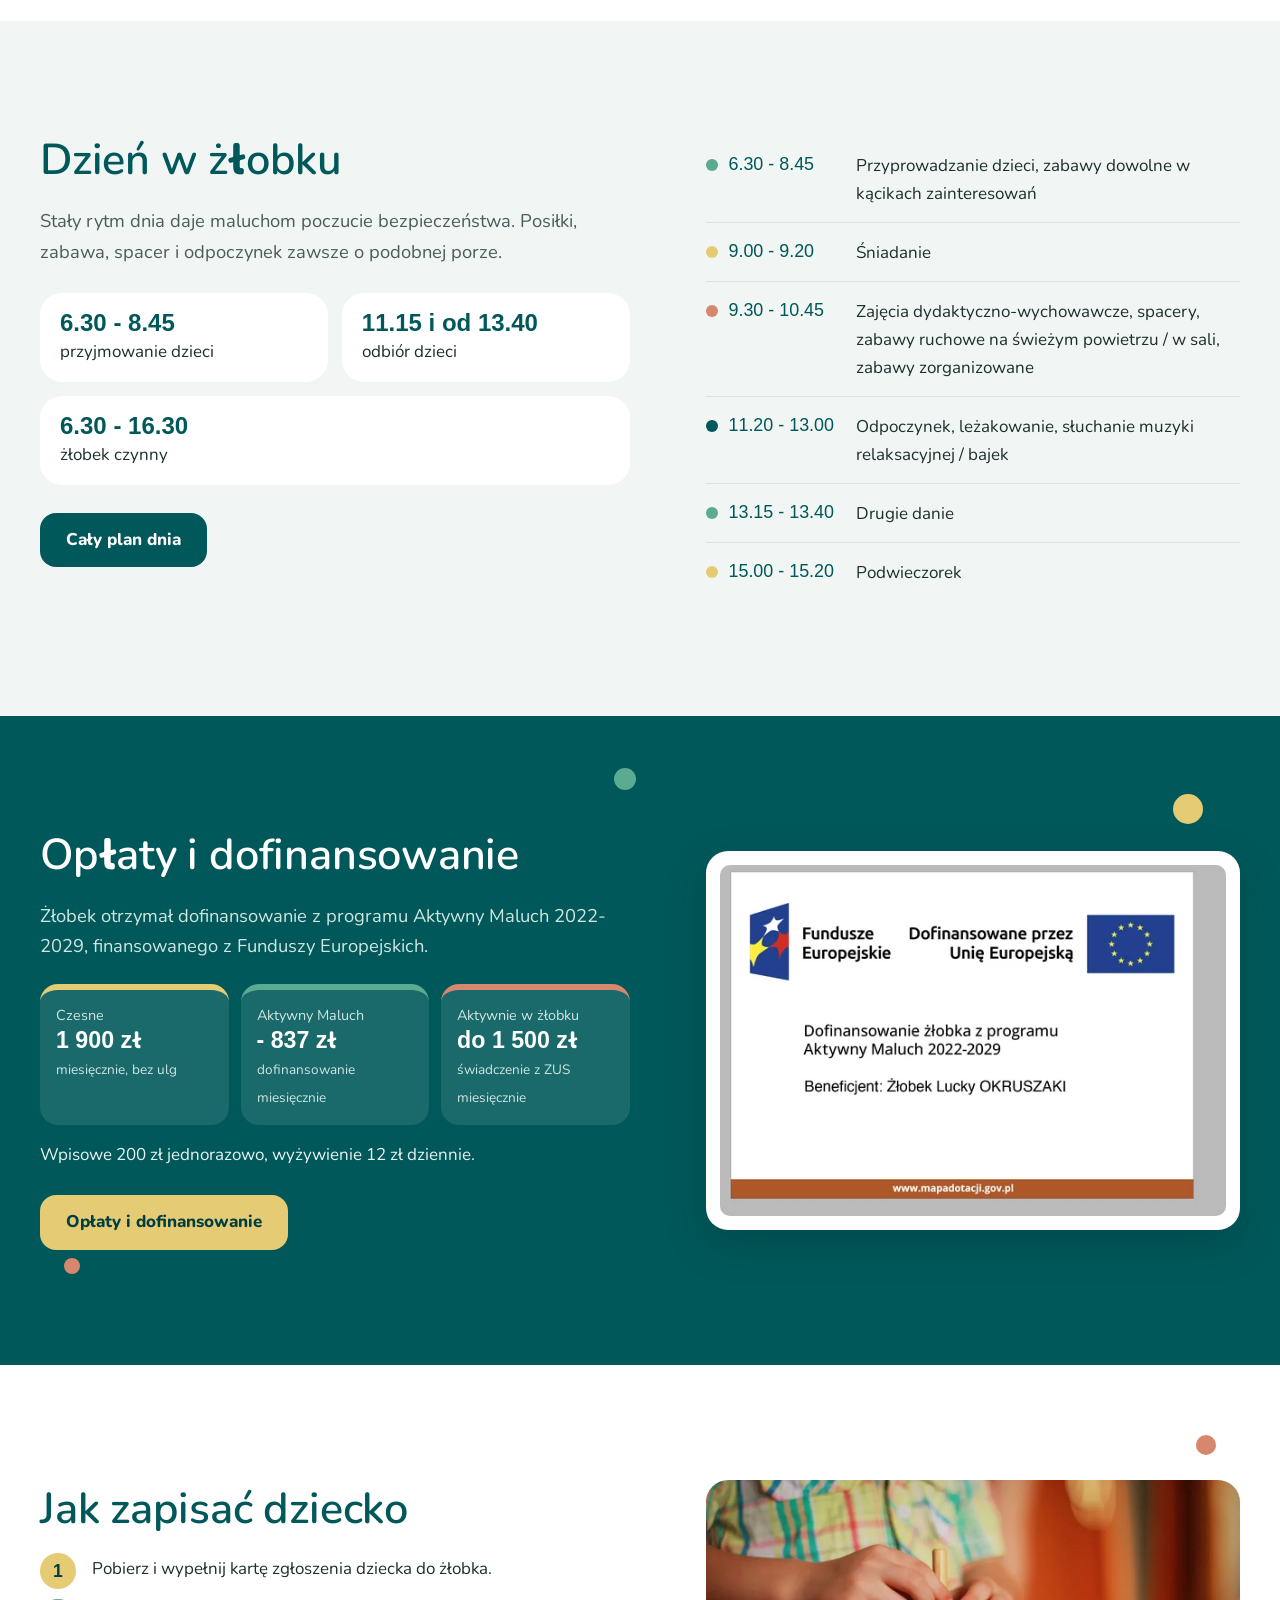
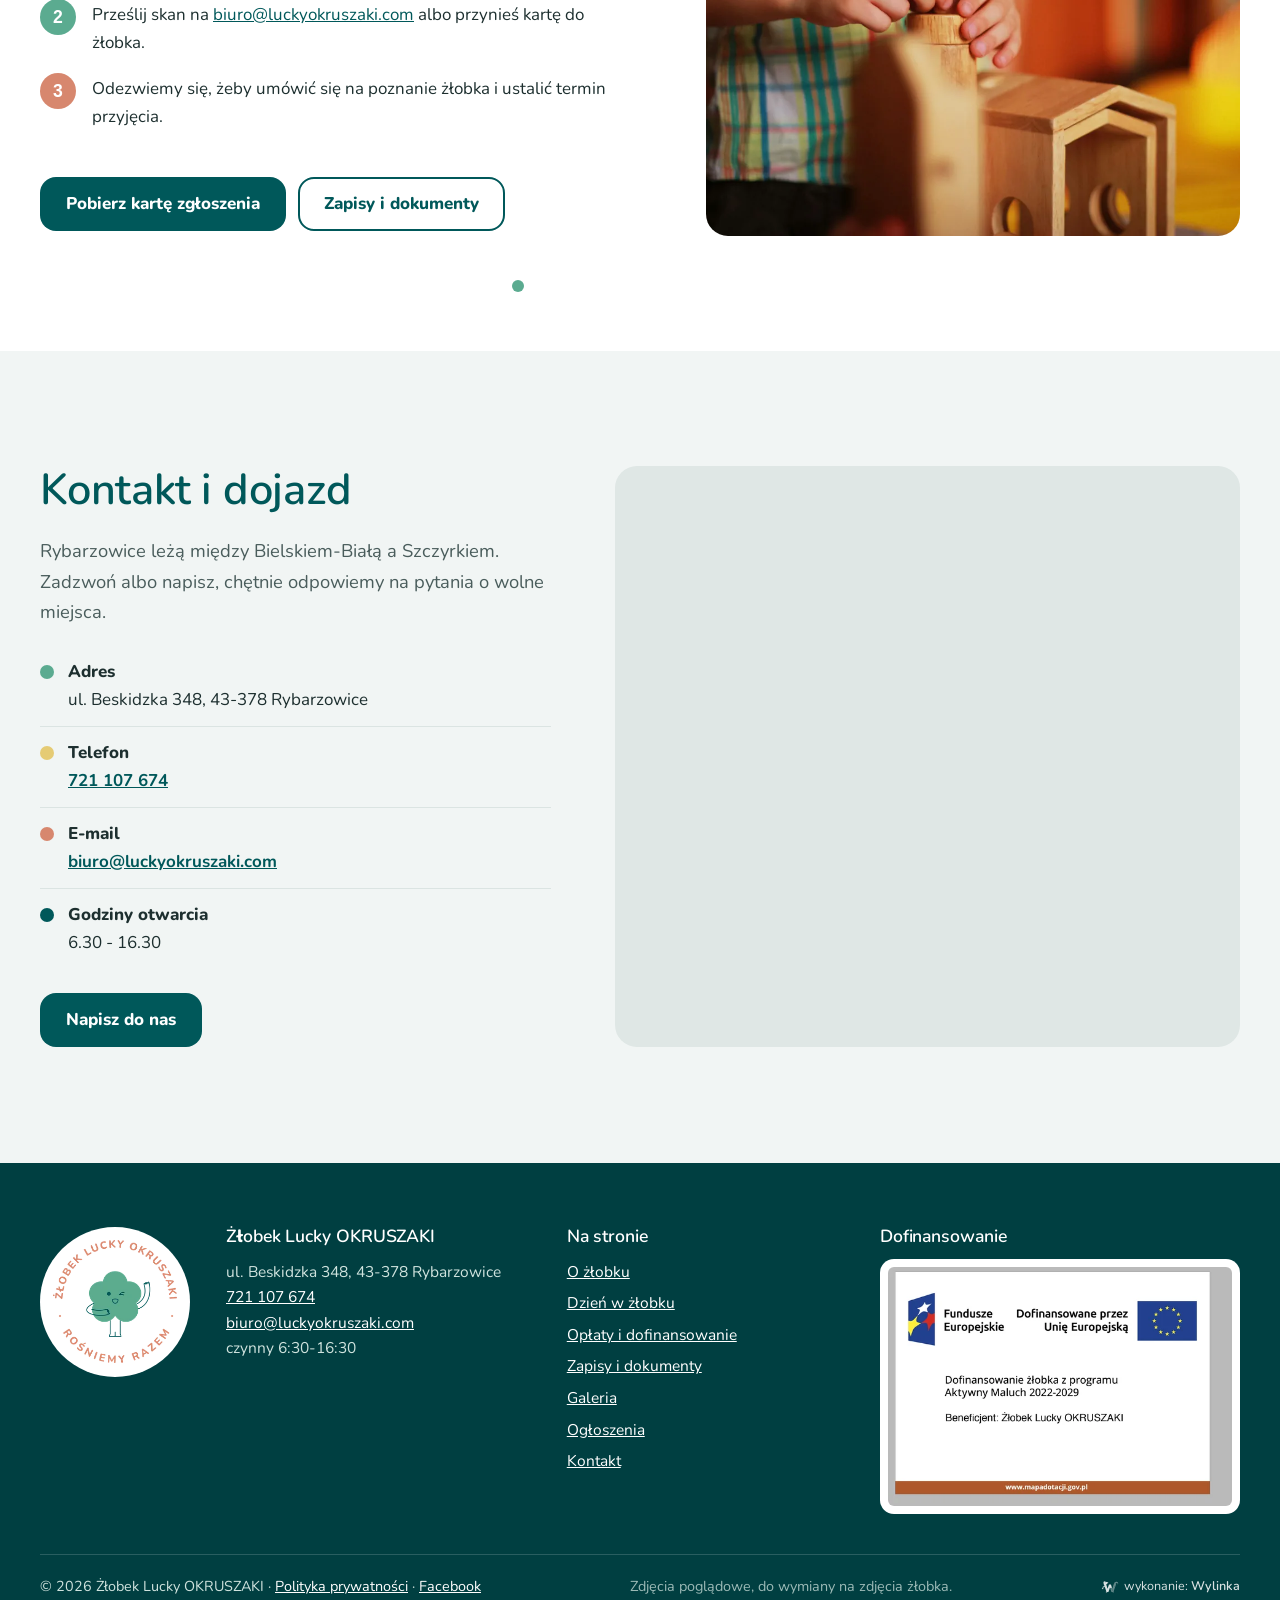
==== commit e72ad8e2: "Uwagi klientki: zdjęcie w półkolu, logo podstawowe w kole, kolorowe nagłówki podstron, cennik, Kadra" ====
--- a/index.html
+++ b/index.html
@@ -11,7 +11,7 @@
 <meta name="theme-color" content="#00585a">
 <link rel="icon" type="image/png" sizes="48x48" href="img/ikona-48.png"><link rel="icon" type="image/png" sizes="96x96" href="img/ikona-96.png"><link rel="icon" type="image/png" sizes="192x192" href="img/ikona-192.png"><link rel="apple-touch-icon" href="img/apple-touch-icon.png">
 <link rel="preload" href="fonts/fredoka-600.woff2" as="font" type="font/woff2" crossorigin><link rel="preload" href="fonts/nunito.woff2" as="font" type="font/woff2" crossorigin>
-<link rel="preload" as="image" href="img/hero-1600.webp" imagesrcset="img/hero-640.webp 640w, img/hero-1024.webp 1024w, img/hero-1600.webp 1600w, img/hero-2400.webp 2400w" imagesizes="100vw" fetchpriority="high">
+<link rel="preload" as="image" href="img/dzieci-1600.webp" imagesrcset="img/dzieci-640.webp 640w, img/dzieci-1024.webp 1024w, img/dzieci-1600.webp 1600w, img/dzieci-2400.webp 2400w, img/dzieci-3200.webp 3200w" imagesizes="100vw" fetchpriority="high">
 <link rel="stylesheet" href="style.css">
 <style>
 .wylinka-badge{display:inline-flex;align-items:center;gap:.4em;color:inherit;text-decoration:none;font-size:.875em;line-height:1;opacity:.85}
@@ -31,15 +31,16 @@
 <body>
 <a class="skip" href="#tresc">Przejdź do treści</a>
 <div class="top"><div class="wrap">
-<a class="logo" href="./" aria-label="Żłobek Lucky OKRUSZAKI - strona główna"><img src="img/logo-240.webp" srcset="img/logo-240.webp 240w, img/logo-480.webp 480w" sizes="152px" width="240" height="69" alt="Żłobek Lucky OKRUSZAKI"></a>
-<nav class="nav" aria-label="Menu główne"><a href="o-zlobku.html">O żłobku</a><a href="dzien-w-zlobku.html">Dzień w żłobku</a><a href="kadra.html">Kadra</a><a href="oplaty-i-dofinansowanie.html">Opłaty i dofinansowanie</a><a href="zapisy-i-dokumenty.html">Zapisy i dokumenty</a><a href="galeria.html">Galeria</a><a href="ogloszenia.html">Ogłoszenia</a><a href="kontakt.html">Kontakt</a></nav>
+<a class="logo" href="./" aria-label="Żłobek Lucky OKRUSZAKI - strona główna"><img src="img/logo-kolo-440.webp" srcset="img/logo-kolo-220.webp 220w, img/logo-kolo-440.webp 440w, img/logo-kolo-660.webp 660w" sizes="(max-width:760px) 112px, 196px" width="440" height="440" alt="Żłobek Lucky OKRUSZAKI - rośniemy razem"></a>
+<nav class="nav" aria-label="Menu główne"><a href="o-zlobku.html">O żłobku</a><a href="dzien-w-zlobku.html">Dzień w żłobku</a><a href="oplaty-i-dofinansowanie.html">Opłaty i dofinansowanie</a><a href="zapisy-i-dokumenty.html">Zapisy i dokumenty</a><a href="galeria.html">Galeria</a><a href="ogloszenia.html">Ogłoszenia</a><a href="kontakt.html">Kontakt</a></nav>
 <a class="tel" href="tel:+48721107674"><svg viewBox="0 0 24 24" aria-hidden="true" fill="none" stroke="currentColor" stroke-width="2.2" stroke-linecap="round" stroke-linejoin="round"><path d="M5 3.5h3.2l1.6 4.3-2.2 1.5a11 11 0 0 0 7.1 7.1l1.5-2.2 4.3 1.6V19a2 2 0 0 1-2 2A16.5 16.5 0 0 1 3 5.5a2 2 0 0 1 2-2z"/></svg>721 107 674</a>
 <button class="burger" type="button" aria-expanded="false" aria-controls="panel" aria-label="Otwórz menu"><span></span><span></span><span></span></button>
 </div></div>
-<nav class="panel" id="panel" aria-label="Menu"><a href="./" aria-current="page">Strona główna</a><a href="o-zlobku.html">O żłobku</a><a href="dzien-w-zlobku.html">Dzień w żłobku</a><a href="kadra.html">Kadra</a><a href="oplaty-i-dofinansowanie.html">Opłaty i dofinansowanie</a><a href="zapisy-i-dokumenty.html">Zapisy i dokumenty</a><a href="galeria.html">Galeria</a><a href="ogloszenia.html">Ogłoszenia</a><a href="kontakt.html">Kontakt</a><a class="tel" href="tel:+48721107674"><svg viewBox="0 0 24 24" aria-hidden="true" fill="none" stroke="currentColor" stroke-width="2.2" stroke-linecap="round" stroke-linejoin="round"><path d="M5 3.5h3.2l1.6 4.3-2.2 1.5a11 11 0 0 0 7.1 7.1l1.5-2.2 4.3 1.6V19a2 2 0 0 1-2 2A16.5 16.5 0 0 1 3 5.5a2 2 0 0 1 2-2z"/></svg>Zadzwoń: 721 107 674</a></nav>
+<nav class="panel" id="panel" aria-label="Menu"><a href="./" aria-current="page">Strona główna</a><a href="o-zlobku.html">O żłobku</a><a href="dzien-w-zlobku.html">Dzień w żłobku</a><a href="oplaty-i-dofinansowanie.html">Opłaty i dofinansowanie</a><a href="zapisy-i-dokumenty.html">Zapisy i dokumenty</a><a href="galeria.html">Galeria</a><a href="ogloszenia.html">Ogłoszenia</a><a href="kontakt.html">Kontakt</a><a class="tel" href="tel:+48721107674"><svg viewBox="0 0 24 24" aria-hidden="true" fill="none" stroke="currentColor" stroke-width="2.2" stroke-linecap="round" stroke-linejoin="round"><path d="M5 3.5h3.2l1.6 4.3-2.2 1.5a11 11 0 0 0 7.1 7.1l1.5-2.2 4.3 1.6V19a2 2 0 0 1-2 2A16.5 16.5 0 0 1 3 5.5a2 2 0 0 1 2-2z"/></svg>Zadzwoń: 721 107 674</a></nav>
 <main id="tresc">
 <section class="hero">
-<img class="tlo" src="img/hero-1600.webp" srcset="img/hero-640.webp 640w, img/hero-1024.webp 1024w, img/hero-1600.webp 1600w, img/hero-2400.webp 2400w" sizes="100vw" width="1600" height="1063" alt="Maluch w zielonej koszulce ogląda znalezisko na łące, w tle bawią się inne dzieci" fetchpriority="high">
+<div class="hero-luk"><div class="hero-foto"><img class="tlo" src="img/dzieci-1600.webp" srcset="img/dzieci-640.webp 640w, img/dzieci-1024.webp 1024w, img/dzieci-1600.webp 1600w, img/dzieci-2400.webp 2400w, img/dzieci-3200.webp 3200w" sizes="100vw" width="1600" height="1105" alt="Dwoje maluchów idzie za rękę przez zieloną łąkę, widok od tyłu" fetchpriority="high"></div></div>
+<span class="okr o-t" style="width:34px;height:34px;left:47%;bottom:-6px" aria-hidden="true"></span><span class="okr o-g" style="width:20px;height:20px;left:61%;bottom:14px" aria-hidden="true"></span><span class="okr o-m" style="width:54px;height:54px;right:9%;bottom:6%" aria-hidden="true"></span><span class="okr o-z" style="width:24px;height:24px;right:4%;bottom:22%" aria-hidden="true"></span>
 <div class="wrap">
 <h1>Żłobek w Rybarzowicach, gdzie rośniemy razem</h1>
 <p class="lead">Lucky OKRUSZAKI to żłobek dla dzieci do lat 3 przy ul. Beskidzkiej 348. Czynny od 6.30 do 16.30, dofinansowany z programu Aktywny Maluch.</p>
@@ -53,7 +54,7 @@
 <h2 id="h-o">Okruszki, które razem tworzą drzewo</h2>
 <p class="lead2">Nasz znak to Drzewek, bohater żłobka. Jego korona jest zbudowana z kółek, takich samych jak okruszki rozsypane wokół napisu. Każdy okruszek jest inny, a razem tworzą jedno drzewo. Tak widzimy grupę maluchów, które spędzają z nami dzień.</p>
 <p>Żłobek prowadzi Izabella Rusin-Zając, która od lat zajmuje się opieką nad najmłodszymi w żłobku Okruszek w Bielsku-Białej. W Rybarzowicach, u stóp Beskidów, przyjmujemy dzieci do lat 3, zgodnie z ustawą o opiece nad dziećmi w wieku do lat 3.</p>
-<div class="btns" style="margin-top:26px"><a class="btn btn-m" href="o-zlobku.html">Poznaj żłobek</a><a class="btn btn-ol" href="kadra.html">Kadra</a></div>
+<div class="btns" style="margin-top:26px"><a class="btn btn-m" href="o-zlobku.html">Poznaj żłobek</a><a class="btn btn-ol" href="galeria.html">Galeria</a></div>
 </div>
 <div class="korona">
 <span class="okr o-z" style="width:44px;height:44px;left:4%;top:10%" aria-hidden="true"></span><span class="okr o-t" style="width:22px;height:22px;right:8%;top:4%" aria-hidden="true"></span><span class="okr o-g" style="width:30px;height:30px;left:44%;bottom:-2%" aria-hidden="true"></span>
@@ -80,7 +81,12 @@
 <div>
 <h2 id="h-f">Opłaty i dofinansowanie</h2>
 <p class="lead2">Żłobek otrzymał dofinansowanie z programu Aktywny Maluch 2022-2029, finansowanego z Funduszy Europejskich.</p>
-<p>Rodzice mogą też skorzystać ze świadczenia „aktywnie w żłobku” z ZUS, do 1 500 zł miesięcznie, przekazywanego bezpośrednio na opłatę za żłobek. Wysokość czesnego i wyżywienia podajemy na stronie opłat.</p>
+<ul class="ceny-mini">
+<li><span>Czesne</span><b>1 900 zł</b><small>miesięcznie, bez ulg</small></li>
+<li><span>Aktywny Maluch</span><b>- 837 zł</b><small>dofinansowanie miesięcznie</small></li>
+<li><span>Aktywnie w żłobku</span><b>do 1 500 zł</b><small>świadczenie z ZUS miesięcznie</small></li>
+</ul>
+<p>Wpisowe 200 zł jednorazowo, wyżywienie 12 zł dziennie.</p>
 <div class="btns" style="margin-top:26px"><a class="btn btn-z" href="oplaty-i-dofinansowanie.html">Opłaty i dofinansowanie</a></div>
 </div>
 <div class="tablica"><img src="img/aktywny-maluch-1120.webp" srcset="img/aktywny-maluch-560.webp 560w, img/aktywny-maluch-1120.webp 1120w" sizes="(max-width:600px) 90vw, 530px" width="1120" height="778" alt="Fundusze Europejskie, Dofinansowane przez Unię Europejską. Dofinansowanie żłobka z programu Aktywny Maluch 2022-2029. Beneficjent: Żłobek Lucky OKRUSZAKI. www.mapadotacji.gov.pl" loading="lazy"></div>
@@ -115,7 +121,7 @@
 <div class="st">
 <div class="pieczec"><img src="img/pieczec-240.webp" width="240" height="238" alt="Żłobek Lucky OKRUSZAKI - rośniemy razem" loading="lazy"></div>
 <div><h3>Żłobek Lucky OKRUSZAKI</h3><p>ul. Beskidzka 348, 43-378 Rybarzowice<br><a href="tel:+48721107674">721 107 674</a><br><a href="mailto:biuro@luckyokruszaki.com">biuro@luckyokruszaki.com</a><br>czynny 6:30-16:30</p></div>
-<div><h3>Na stronie</h3><ul><li><a href="o-zlobku.html">O żłobku</a></li><li><a href="dzien-w-zlobku.html">Dzień w żłobku</a></li><li><a href="kadra.html">Kadra</a></li><li><a href="oplaty-i-dofinansowanie.html">Opłaty i dofinansowanie</a></li><li><a href="zapisy-i-dokumenty.html">Zapisy i dokumenty</a></li><li><a href="galeria.html">Galeria</a></li><li><a href="ogloszenia.html">Ogłoszenia</a></li><li><a href="kontakt.html">Kontakt</a></li></ul></div>
+<div><h3>Na stronie</h3><ul><li><a href="o-zlobku.html">O żłobku</a></li><li><a href="dzien-w-zlobku.html">Dzień w żłobku</a></li><li><a href="oplaty-i-dofinansowanie.html">Opłaty i dofinansowanie</a></li><li><a href="zapisy-i-dokumenty.html">Zapisy i dokumenty</a></li><li><a href="galeria.html">Galeria</a></li><li><a href="ogloszenia.html">Ogłoszenia</a></li><li><a href="kontakt.html">Kontakt</a></li></ul></div>
 <div class="szer"><h3>Dofinansowanie</h3><div class="tab"><img src="img/aktywny-maluch-560.webp" width="560" height="389" alt="Fundusze Europejskie, Dofinansowane przez Unię Europejską. Dofinansowanie żłobka z programu Aktywny Maluch 2022-2029. Beneficjent: Żłobek Lucky OKRUSZAKI. www.mapadotacji.gov.pl" loading="lazy"></div></div>
 </div>
 <div class="st-dol"><span>&copy; <span id="rok">2026</span> Żłobek Lucky OKRUSZAKI &middot; <a href="polityka-prywatnosci.html">Polityka prywatności</a> &middot; <a href="https://www.facebook.com/people/%C5%BB%C5%82obek-Lucky-Okruszaki/61586409999313/" rel="noopener">Facebook</a></span><span style="opacity:.75">Zdjęcia poglądowe, do wymiany na zdjęcia żłobka.</span><a class="wylinka-badge" href="https://wylinka.pl/?utm_source=okruszaki.pl&amp;utm_medium=stopka&amp;utm_campaign=wykonanie" rel="noopener" title="Strona wykonana przez Wylinka"><svg viewBox="0 0 64 64" aria-hidden="true" focusable="false" fill="currentColor"><path d="M9.8 22.8l-1.2-7.9 2.2-3.7 15.5 4.6-.5 1.5-7.2 5.5 4.7 15.6 5-15.6 7 0 4.1 12.7-4.2-.9-2.6 1.8-.8-2.2-5.3 15.6-4.3 0 .4 .2-2.1 2.8-1.3-1.1 1.1-1.4-3.1 .2-.1-1.7 2.2-.1-5.7-16.5-4.8 .6-.8 3.1 0 .5-.3 .5 .8 2.2-1.6 .5-.4-1.3-.8 1.6-1.5-.8 .8-1.6-1.4 .6-.6-1.6 2.3-.8 .2-.4 1.3-4.8 5.9-.8-2.4-6.9zM15.2 13.7l-.1-.4-.4 .8-.1 .8 .1 1 .1 .4 .3 .7 .3-.9 .1-.7 0-.8z"/><path class="wy-pod" d="M37.1 49.8l-4.5-13.3 2.6-1.8 4.2 .9 .9 2.8 3-9.7 0-.5 .1-.8 3.2-8.4 .5-1 .6-1 .9-1.1 1.3-1 1.1-.7 1.4-.5 1.4-.3 .7 0 .9 0 1.2 .3 1.4 .6 .8 .5 .7 .7 .6 .7 .5 .9 .3 .9 .1 .9 0 .8-.2 .9-.5 .9-.5 .6-.7 .5-.7 .3-.1-.1 0-.1 .5-.5 .3-.7 .2-.5 0-.6-.1-.6-.3-.7-.4-.5-.4-.4-.5-.3-.6-.3-.7 0-.7 .1-.6 .1-.5 .4-.5 .5-.3 .5-.2 .7-.1 1.5-1.4 5.1-.8 3.3-.3 .7-.5 .7-6 17.5 1.9 .1-.1 1.7-3.1-.2 1.1 1.4-1.3 1.1-2.1-2.8 .4-.2z"/><path class="wy-old" d="M40.8 50l.4-.2-4.1 0-4.2-12.5 2.5-1.7 4.3 .9 .6 1.9 .6-1.6 0-.3 2.4-7.8 0-.5 .1-.8 3.2-8.4 .4-.8 .6-.9 .9-1.2 .9-.9 1.3-.8 1.4-.6 1.2-.3 1.4-.1 1.3 .1 .6 .2 .8 .3 1.1 .6 .9 .7 .7 .9 .5 .9 .3 .9 .1 1.1-.1 .9-.3 .9-.4 .7-.6 .7-.6 .4-.6 .2-.1-.1 0-.1 .5-.5 .3-.7 .2-.5 0-.5-.1-.6-.2-.6-.3-.5-.4-.5-.5-.3-.6-.3-.7-.1-.6 0-.6 .1-.6 .3-.6 .5-.3 .4-.2 .5-.1 .5-.1 1.5-1.4 5.1-.8 3.3-.3 .7-.5 .7-6 17.5 1.9 .1-.1 1.7-3.1-.2 1.1 1.4-1.3 1.1zM49.6 17.1l.6 1.7-1.5 1.9 .4 .4 1.8-2.1-.7-2.1zM48.1 28.3l.5 1.8-1.7 1.8 .4 .4 1.9-2-.6-2.2zM37.9 41.7l1.7-1.5-.4-.4-1.7 1.4zM42.6 38.7l-1.5 2.8 1.1 2-1.3 2.6 .5 .2 1.5-2.8-1.1-2 1.4-2.5z"/></svg><span>wykonanie: <b>Wylinka</b></span></a></div>
--- a/style.css
+++ b/style.css
@@ -2,9 +2,9 @@
 @font-face{font-family:Fredoka;font-style:normal;font-weight:600;font-display:swap;src:url(fonts/fredoka-600-ext.woff2) format("woff2");unicode-range:U+0100-02AF,U+1E00-1EFF,U+2020,U+20A0-20AB,U+20AD-20CF,U+2113,U+2C60-2C7F,U+A720-A7FF}
 @font-face{font-family:Nunito;font-style:normal;font-weight:200 1000;font-display:swap;src:url(fonts/nunito.woff2) format("woff2");unicode-range:U+0000-00FF,U+0131,U+0152-0153,U+02BB-02BC,U+02C6,U+02DA,U+02DC,U+2000-206F,U+20AC,U+2122,U+2191,U+2193,U+2212,U+2215}
 @font-face{font-family:Nunito;font-style:normal;font-weight:200 1000;font-display:swap;src:url(fonts/nunito-ext.woff2) format("woff2");unicode-range:U+0100-02AF,U+1E00-1EFF,U+2020,U+20A0-20AB,U+20AD-20CF,U+2113,U+2C60-2C7F,U+A720-A7FF}
-:root{--morski:#00585a;--morski-g:#003f41;--ziel:#5bab90;--ziel-c:#3f8c72;--zolty:#e5cb74;--terra:#d7876e;--krem:#f6f0e2;--szary:#f1f5f4;--tekst:#1d2f2f;--tekst2:#4a5d5c;--linia:#dbe4e2;--r:22px;--max:1200px}
+:root{--morski:#00585a;--morski-g:#003f41;--ziel:#5bab90;--ziel-c:#3f8c72;--zolty:#e5cb74;--terra:#d7876e;--krem:#f6f0e2;--mieta:#acd5c8;--szary:#f1f5f4;--tekst:#1d2f2f;--tekst2:#4a5d5c;--linia:#dbe4e2;--r:22px;--max:1200px}
 *,*::before,*::after{box-sizing:border-box}
-html{-webkit-text-size-adjust:100%;scroll-padding-top:84px}
+html{-webkit-text-size-adjust:100%;scroll-padding-top:96px}
 body{margin:0;background:#fff;color:var(--tekst);font:400 17px/1.65 Nunito,system-ui,-apple-system,"Segoe UI",sans-serif;overflow-x:hidden}
 img{max-width:100%;height:auto;display:block}
 a{color:var(--morski)}
@@ -19,13 +19,16 @@
 
 /* nagłówek */
 .top{position:sticky;top:0;z-index:40;background:#fff;border-bottom:1px solid var(--linia)}
-.top .wrap{display:flex;align-items:center;gap:18px;height:68px}
-.logo{display:block;flex:none}
-.logo img{height:44px;width:auto}
+.top .wrap{display:flex;align-items:center;gap:18px;height:80px;position:relative}
+/* logo w kole: wystaje pod pasek, po przewinięciu się zmniejsza */
+.logo{display:block;flex:none;width:196px;height:80px;position:relative;z-index:2}
+.logo img{position:absolute;left:0;top:8px;width:196px;height:196px;border-radius:50%;background:#fff;box-shadow:0 0 0 5px #fff,0 0 0 11px var(--zolty),0 14px 34px rgba(0,50,52,.22);transform-origin:50% 0;transition:transform .25s ease}
+.top.mala .logo img{transform:scale(.36)}
+@media (max-width:760px){.panel{inset:66px 0 0!important}.top .wrap{height:66px}.logo{width:112px;height:66px}.logo img{width:112px;height:112px;top:6px;box-shadow:0 0 0 4px #fff,0 0 0 8px var(--zolty),0 10px 24px rgba(0,50,52,.2)}.top.mala .logo img{transform:scale(.52)}}
 .nav{display:flex;gap:2px;margin-left:auto;align-items:center}
 .nav a{font-weight:700;font-size:15px;color:var(--tekst);text-decoration:none;padding:8px 10px;border-radius:999px;white-space:nowrap}
 .nav a:hover{background:var(--szary)}
-.nav a[aria-current=page]{color:var(--morski);background:var(--krem)}
+.nav a[aria-current=page]{color:var(--morski-g);background:var(--zolty)}
 .tel{flex:none;display:inline-flex;align-items:center;gap:8px;font-weight:800;color:#fff;background:var(--morski);text-decoration:none;padding:10px 16px;border-radius:999px;font-size:15px}
 .tel:hover{background:var(--morski-g)}
 .tel svg{width:16px;height:16px}
@@ -35,7 +38,7 @@
 @media (max-width:1240px){
  .nav,.top .tel{display:none}
  .burger{display:block}
- .panel{display:block;position:fixed;inset:68px 0 0;background:#fff;z-index:39;padding:18px 20px 40px;overflow:auto;transform:translateY(-8px);opacity:0;visibility:hidden;transition:opacity .2s,transform .2s,visibility .2s}
+ .panel{display:block;position:fixed;inset:80px 0 0;background:#fff;z-index:39;padding:18px 20px 40px;overflow:auto;transform:translateY(-8px);opacity:0;visibility:hidden;transition:opacity .2s,transform .2s,visibility .2s}
  .panel.on{opacity:1;visibility:visible;transform:none}
  .panel a{display:block;font-family:Fredoka,sans-serif;font-size:1.45rem;color:var(--morski);text-decoration:none;padding:11px 4px;border-bottom:1px solid var(--linia)}
  .panel a[aria-current=page]{color:var(--terra)}
@@ -44,7 +47,7 @@
  .burger[aria-expanded=true] span:nth-child(2){opacity:0}
  .burger[aria-expanded=true] span:nth-child(3){transform:translateY(-7.5px) rotate(-45deg)}
 }
-@media (max-width:420px){.logo img{height:38px}}
+
 
 /* przyciski */
 .btn{display:inline-flex;align-items:center;justify-content:center;gap:10px;font:800 17px/1.2 Nunito,sans-serif;text-decoration:none;padding:15px 24px;border-radius:16px;border:2px solid transparent;cursor:pointer;transition:background .15s,transform .15s}
@@ -62,27 +65,33 @@
 
 /* okruszki: kółka jak w logo */
 .okr{position:absolute;border-radius:50%;pointer-events:none}
-.o-z{background:var(--zolty)}.o-t{background:var(--terra)}.o-g{background:var(--ziel)}.o-k{background:var(--krem)}
-
-/* hero strony głównej */
-.hero{position:relative;min-height:calc(100svh - 69px);display:flex;align-items:flex-end;color:#fff;overflow:hidden;background:#2f4a2c}
-.hero picture,.hero>img{position:absolute;inset:0}
-.hero img.tlo{width:100%;height:100%;object-fit:cover;object-position:52% 40%}
-.hero::after{content:"";position:absolute;inset:0;background:linear-gradient(90deg,rgba(0,52,54,.8) 0%,rgba(0,52,54,.55) 30%,rgba(0,52,54,0) 50%),linear-gradient(0deg,rgba(0,40,42,.55) 0%,rgba(0,40,42,0) 40%)}
-.hero .wrap{position:relative;z-index:2;padding:48px 0 clamp(40px,7vh,84px)}
-.hero h1{color:#fff;max-width:12em;margin-bottom:.35em;font-size:clamp(2.05rem,4.6vw,3.6rem)}
-@media (min-width:761px){.hero .wrap{width:auto;margin:0;padding-left:clamp(28px,5.5vw,120px);padding-right:28px;max-width:calc(620px + 5.5vw)}.hero .lead{max-width:29em}}
-.hero .lead{font-size:clamp(1.05rem,1.6vw,1.3rem);max-width:30em;margin-bottom:28px;color:#f3faf8}
-.hero .okr{z-index:1}
+.o-z{background:var(--zolty)}.o-t{background:var(--terra)}.o-g{background:var(--ziel)}.o-k{background:var(--krem)}.o-m{background:var(--mieta)}
+
+/* hero strony głównej: zdjęcie w półkolu (zaokrąglone dołem) z żółtym obrzeżem */
+.hero{position:relative;--ry:clamp(90px,17vw,340px)}
+.hero-luk{position:absolute;inset:0 0 0 0;background:var(--zolty);padding-bottom:16px;border-radius:0 0 50% 50%/0 0 var(--ry) var(--ry);overflow:hidden}
+.hero-foto{position:relative;height:100%;border-radius:0 0 50% 50%/0 0 calc(var(--ry) - 4px) calc(var(--ry) - 4px);overflow:hidden;background:#5f7d3c}
+.hero-foto img.tlo{width:100%;height:100%;object-fit:cover;object-position:50% 58%}
+.hero-foto::after{content:"";position:absolute;inset:0;background:linear-gradient(90deg,rgba(0,58,60,.78) 0%,rgba(0,58,60,.5) 28%,rgba(0,58,60,0) 46%)}
+.hero>.okr{z-index:3}
+.hero .wrap{position:relative;z-index:2;color:#fff;min-height:calc(100svh - 81px);display:flex;flex-direction:column;justify-content:center;padding:150px 0 calc(var(--ry) * .55 + 70px)}
+.hero h1{color:#fff;max-width:12em;margin-bottom:.35em;font-size:clamp(2.05rem,4.4vw,3.6rem)}
+.hero .lead{font-size:clamp(1.05rem,1.5vw,1.3rem);max-width:28em;margin-bottom:28px;color:#f3faf8}
+@media (min-width:761px){.hero .wrap{width:auto;margin:0;padding-left:clamp(28px,5.5vw,120px);padding-right:28px;max-width:calc(640px + 5.5vw)}}
+@media (min-width:1600px){.hero .wrap{min-height:min(calc(100svh - 81px),1100px)}}
 @media (max-width:760px){
- .hero img.tlo{object-position:54% 30%}
- .hero::after{background:linear-gradient(0deg,rgba(0,48,50,.92) 0%,rgba(0,48,50,.72) 42%,rgba(0,48,50,0) 72%)}
- .hero .wrap{padding:24px 0 26px}
- .hero .lead{margin-bottom:24px}
+ .hero{--ry:120px}
+ .hero-luk{position:relative;height:min(62svh,520px);padding-bottom:12px}
+ .hero-foto img.tlo{object-position:56% 55%}
+ .hero-foto::after{display:none}
+ .hero .wrap{color:var(--tekst);min-height:0;padding:30px 0 10px}
+ .hero h1{color:var(--morski)}
+ .hero .lead{color:var(--tekst2)}
+ .hero .btn-o{border-color:var(--morski);color:var(--morski)}
  .hero .btns{flex-direction:column}
  .hero .btn{width:100%}
+ .hero>.okr{display:none}
 }
-
 /* sekcje */
 .sek{padding:clamp(64px,9vw,120px) 0;position:relative;overflow:hidden}
 .sek-s{background:var(--szary)}
@@ -136,15 +145,36 @@
 .uzup{border:2px dashed var(--terra);border-radius:16px;padding:16px 20px;color:#8a4a36;background:#fff;font-size:.98rem}
 .uzup b{color:#7a3d2a}
 
-/* nagłówek podstron */
-.pod{position:relative;overflow:hidden;background:var(--szary);padding:clamp(44px,7vw,92px) 0 clamp(40px,6vw,80px)}
-.pod .wrap{display:grid;grid-template-columns:1fr auto;gap:30px;align-items:end}
-.pod .lead2{margin:0;color:#3e5251}
-.pod .drz{width:clamp(110px,16vw,210px);margin-bottom:-6px;position:relative;z-index:1}
-.okruszki-nav{font-size:.92rem;color:var(--tekst2);margin-bottom:14px}
-.okruszki-nav a{color:var(--tekst2)}
-@media (max-width:640px){.pod .wrap{grid-template-columns:1fr 92px;gap:14px}.pod .drz{width:92px}}
-
+/* nagłówek podstron: kolor marki, zaokrąglony dół, obrzeże w drugim kolorze z księgi znaku */
+.pod{--ry:clamp(40px,7vw,120px);--rim:var(--zolty);position:relative;overflow:hidden;background:var(--morski);color:#fff;padding:clamp(150px,13vw,190px) 0 clamp(64px,8vw,110px);border-radius:0 0 50% 50%/0 0 var(--ry) var(--ry);box-shadow:0 14px 0 0 var(--rim);margin-bottom:14px}
+.pod.r-t{--rim:var(--terra)}.pod.r-g{--rim:var(--ziel)}
+.pod .wrap{display:grid;grid-template-columns:1fr auto;gap:30px;align-items:center}
+.pod h1{color:#fff}
+.pod h1::after{content:"";display:block;width:84px;height:10px;margin-top:.28em;border-radius:6px;background:linear-gradient(90deg,var(--zolty) 0 33%,var(--terra) 33% 66%,var(--ziel) 66%)}
+.pod .lead2{margin:0;color:#d9eee8}
+.drz-kolo{width:clamp(120px,15vw,200px);aspect-ratio:1;border-radius:50%;background:#fff;display:grid;place-items:center;box-shadow:0 0 0 8px var(--rim);position:relative;z-index:1}
+.drz-kolo .drz{width:66%;height:auto}
+.okruszki-nav{font-size:.92rem;color:#bfe0d6;margin-bottom:14px}
+.okruszki-nav a{color:#fff}
+.pod>.okr{opacity:.95}
+@media (max-width:760px){.pod{padding-top:140px}.pod>.okr{display:none}.pod>.okr:nth-child(2),.pod>.okr:nth-child(3),.pod>.okr:nth-child(4){display:block}}
+@media (max-width:640px){.pod .wrap{grid-template-columns:1fr 88px;gap:14px}.drz-kolo{width:88px;box-shadow:0 0 0 5px var(--rim)}}
+
+/* cennik */
+.cennik{width:100%;border-collapse:separate;border-spacing:0 10px;margin:0 0 1.4em}
+.cennik th,.cennik td{background:var(--szary);padding:16px 20px;text-align:left;vertical-align:middle}
+.cennik th{border-radius:16px 0 0 16px;font-weight:800;border-left:10px solid var(--c,var(--ziel))}
+.cennik th small{display:block;font-weight:400;color:var(--tekst2);font-size:.9rem}
+.cennik td{border-radius:0 16px 16px 0;text-align:right;font:600 1.3rem/1.2 Fredoka,sans-serif;color:var(--morski);white-space:nowrap}
+.cennik .c-z{--c:var(--zolty)}.cennik .c-m{--c:var(--morski)}.cennik .c-g{--c:var(--ziel)}.cennik .c-t{--c:var(--terra)}
+@media (max-width:520px){.cennik th,.cennik td{padding:13px 14px}.cennik td{font-size:1.1rem;white-space:normal}}
+.ceny-mini{list-style:none;padding:0;margin:22px 0 16px;display:grid;grid-template-columns:repeat(3,1fr);gap:12px}
+.ceny-mini li{background:rgba(255,255,255,.1);border-radius:18px;padding:14px 16px;border-top:6px solid var(--zolty)}
+.ceny-mini li:nth-child(2){border-color:var(--ziel)}.ceny-mini li:nth-child(3){border-color:var(--terra)}
+.ceny-mini span{display:block;font-size:.9rem;color:#cfe6e0}
+.ceny-mini b{display:block;font:600 1.45rem/1.2 Fredoka,sans-serif;color:#fff;white-space:nowrap}
+.ceny-mini small{color:#cfe6e0;font-size:.85rem}
+@media (max-width:1100px){.ceny-mini{grid-template-columns:1fr}}
 /* treść podstron */
 .tresc{max-width:46em}
 .tresc h2{margin-top:1.6em}
@@ -217,4 +247,4 @@
 @media (prefers-reduced-motion:reduce){*{transition:none!important;scroll-behavior:auto!important}}
 .sek>.okr,.pod>.okr{z-index:0}
 .sek>.wrap,.pod>.wrap{position:relative;z-index:1}
-@media (max-width:900px){.sek>.okr,.pod>.okr{display:none}}
+@media (max-width:900px){.sek>.okr{display:none}.pod>.okr{transform:scale(.6)}}
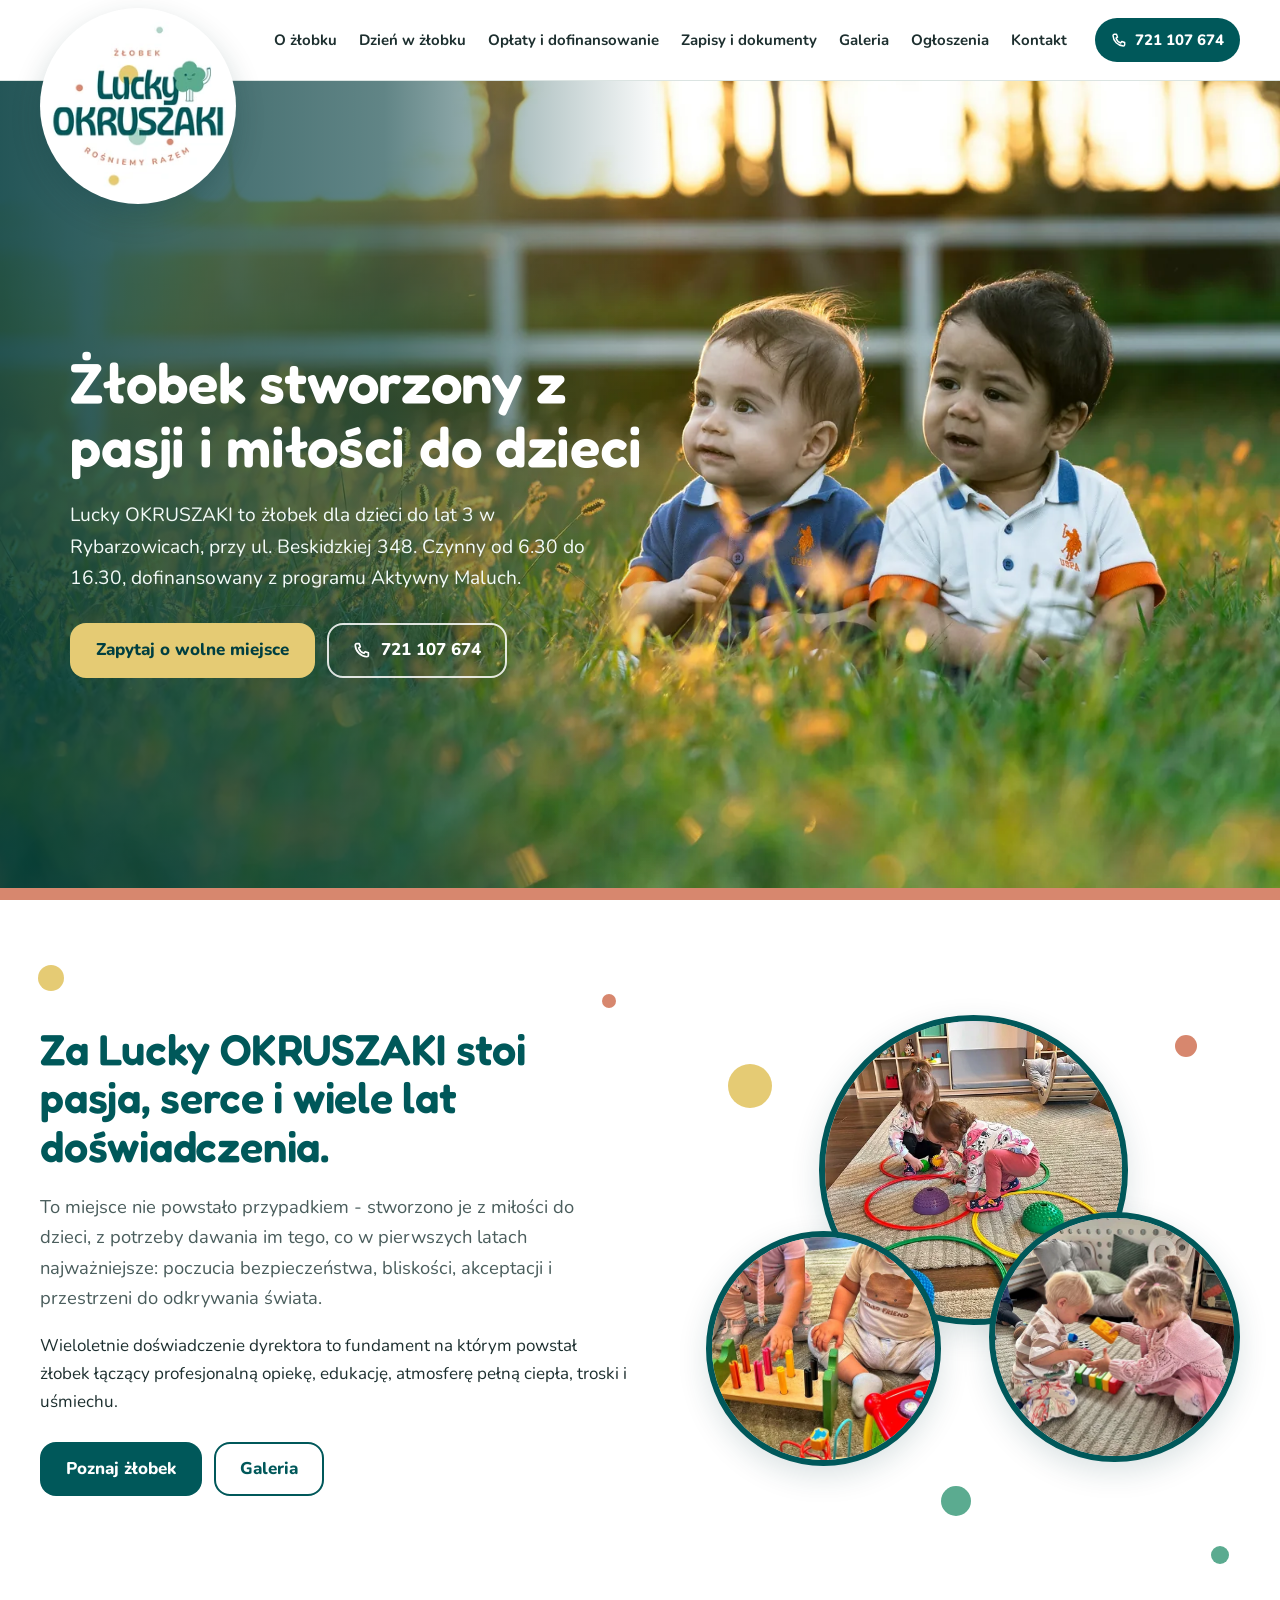
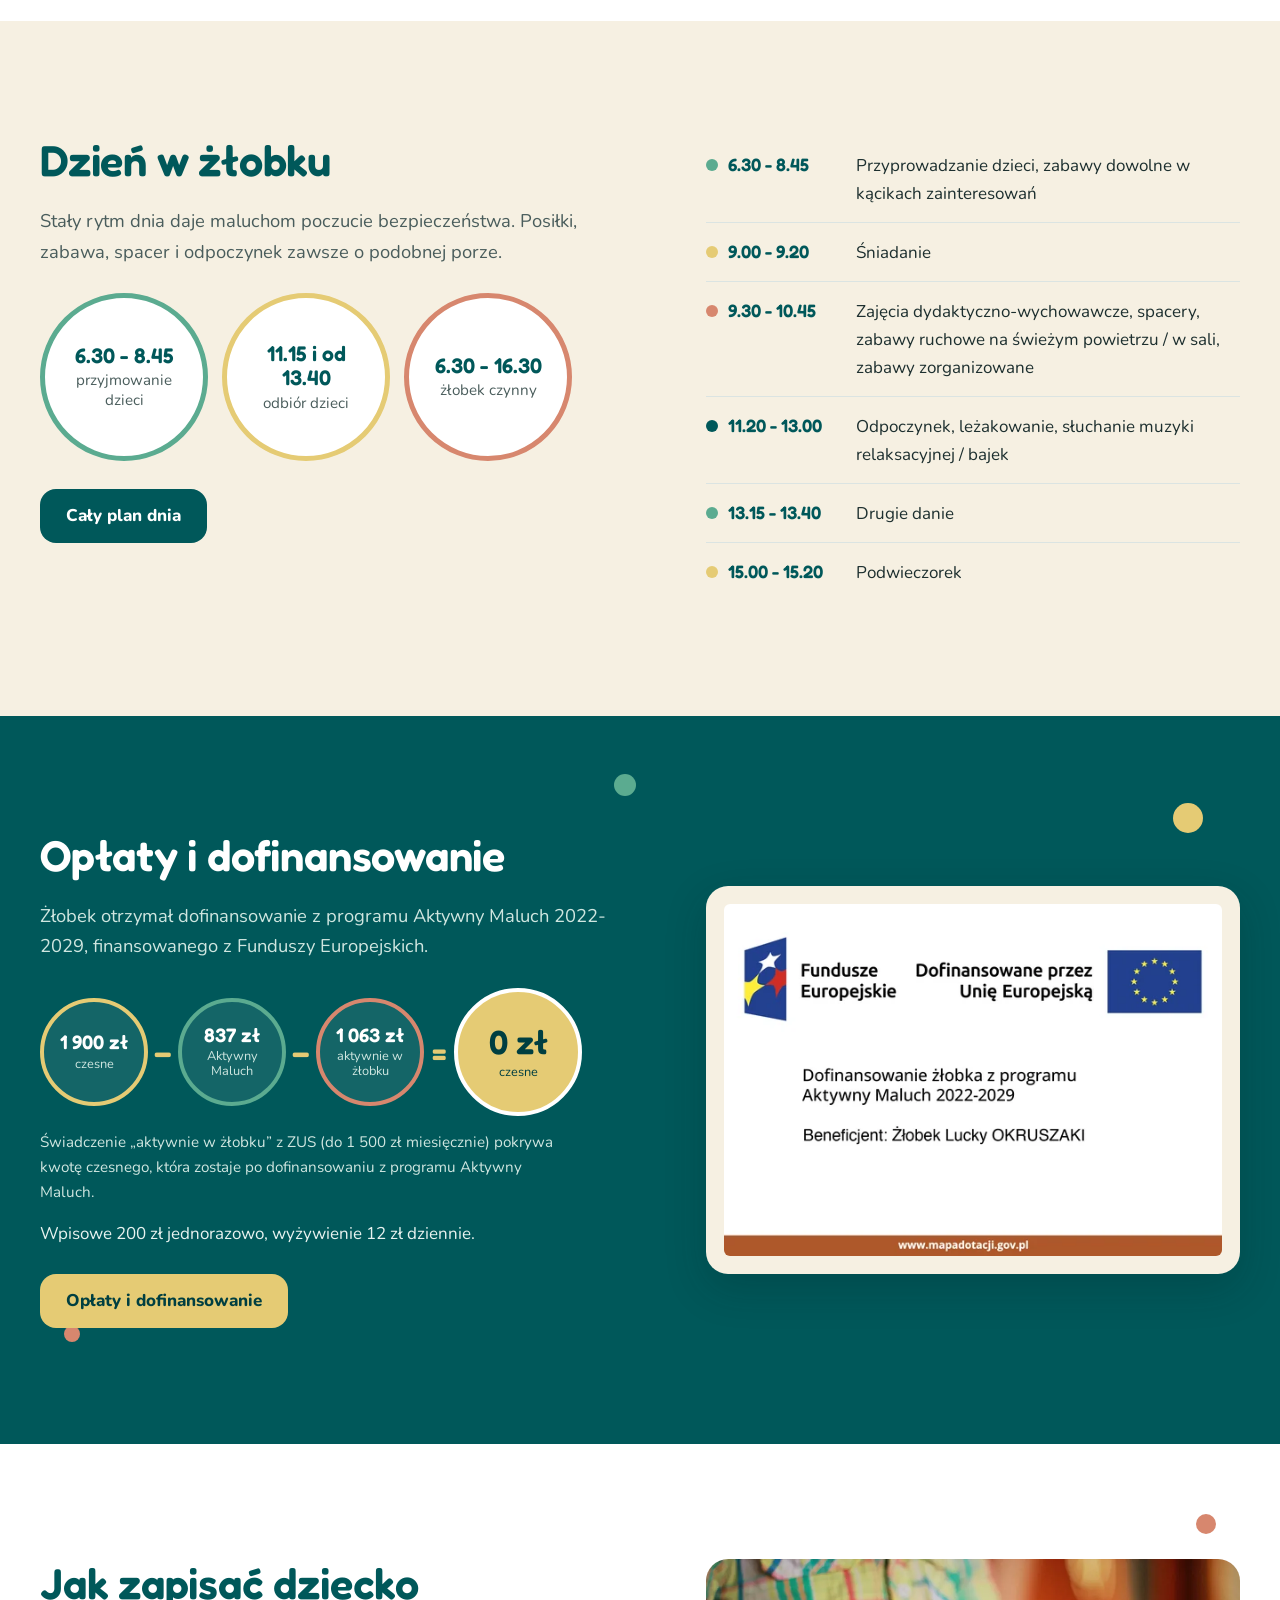
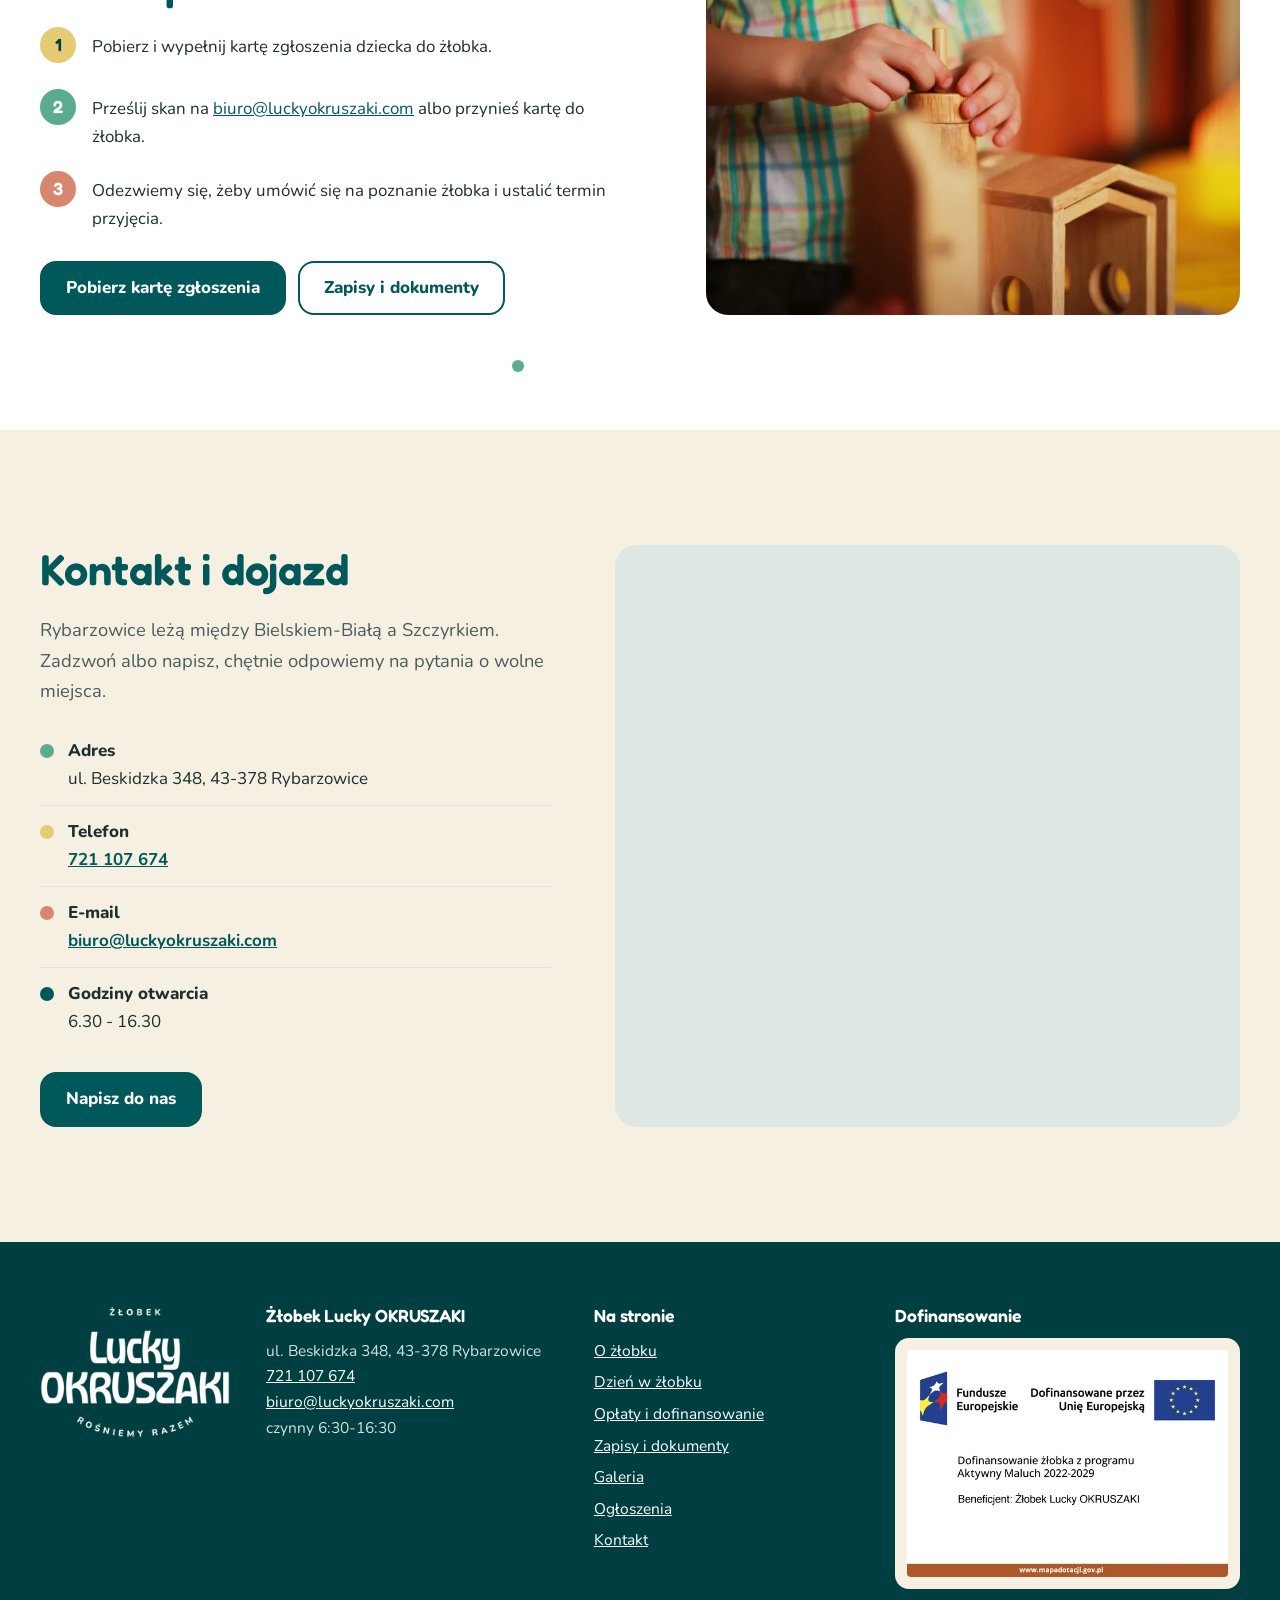
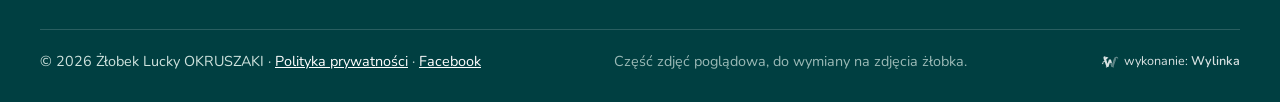
==== commit 44efdbd2: "Uwagi klientki do strony głównej: proste zdjęcie z paskiem, zdjęcia żłobka w kołach, nowy tekst, god" ====
--- a/index.html
+++ b/index.html
@@ -11,7 +11,7 @@
 <meta name="theme-color" content="#00585a">
 <link rel="icon" type="image/png" sizes="48x48" href="img/ikona-48.png"><link rel="icon" type="image/png" sizes="96x96" href="img/ikona-96.png"><link rel="icon" type="image/png" sizes="192x192" href="img/ikona-192.png"><link rel="apple-touch-icon" href="img/apple-touch-icon.png">
 <link rel="preload" href="fonts/fredoka-600.woff2" as="font" type="font/woff2" crossorigin><link rel="preload" href="fonts/nunito.woff2" as="font" type="font/woff2" crossorigin>
-<link rel="preload" as="image" href="img/dzieci-1600.webp" imagesrcset="img/dzieci-640.webp 640w, img/dzieci-1024.webp 1024w, img/dzieci-1600.webp 1600w, img/dzieci-2400.webp 2400w, img/dzieci-3200.webp 3200w" imagesizes="100vw" fetchpriority="high">
+<link rel="preload" as="image" href="img/maluchy-1600.webp" imagesrcset="img/maluchy-640.webp 640w, img/maluchy-1024.webp 1024w, img/maluchy-1600.webp 1600w, img/maluchy-2400.webp 2400w, img/maluchy-3200.webp 3200w" imagesizes="(max-width:760px) 260vw, 100vw" fetchpriority="high">
 <link rel="stylesheet" href="style.css">
 <style>
 .wylinka-badge{display:inline-flex;align-items:center;gap:.4em;color:inherit;text-decoration:none;font-size:.875em;line-height:1;opacity:.85}
@@ -39,11 +39,10 @@
 <nav class="panel" id="panel" aria-label="Menu"><a href="./" aria-current="page">Strona główna</a><a href="o-zlobku.html">O żłobku</a><a href="dzien-w-zlobku.html">Dzień w żłobku</a><a href="oplaty-i-dofinansowanie.html">Opłaty i dofinansowanie</a><a href="zapisy-i-dokumenty.html">Zapisy i dokumenty</a><a href="galeria.html">Galeria</a><a href="ogloszenia.html">Ogłoszenia</a><a href="kontakt.html">Kontakt</a><a class="tel" href="tel:+48721107674"><svg viewBox="0 0 24 24" aria-hidden="true" fill="none" stroke="currentColor" stroke-width="2.2" stroke-linecap="round" stroke-linejoin="round"><path d="M5 3.5h3.2l1.6 4.3-2.2 1.5a11 11 0 0 0 7.1 7.1l1.5-2.2 4.3 1.6V19a2 2 0 0 1-2 2A16.5 16.5 0 0 1 3 5.5a2 2 0 0 1 2-2z"/></svg>Zadzwoń: 721 107 674</a></nav>
 <main id="tresc">
 <section class="hero">
-<div class="hero-luk"><div class="hero-foto"><img class="tlo" src="img/dzieci-1600.webp" srcset="img/dzieci-640.webp 640w, img/dzieci-1024.webp 1024w, img/dzieci-1600.webp 1600w, img/dzieci-2400.webp 2400w, img/dzieci-3200.webp 3200w" sizes="100vw" width="1600" height="1105" alt="Dwoje maluchów idzie za rękę przez zieloną łąkę, widok od tyłu" fetchpriority="high"></div></div>
-<span class="okr o-t" style="width:34px;height:34px;left:47%;bottom:-6px" aria-hidden="true"></span><span class="okr o-g" style="width:20px;height:20px;left:61%;bottom:14px" aria-hidden="true"></span><span class="okr o-m" style="width:54px;height:54px;right:9%;bottom:6%" aria-hidden="true"></span><span class="okr o-z" style="width:24px;height:24px;right:4%;bottom:22%" aria-hidden="true"></span>
+<img class="tlo" src="img/maluchy-1600.webp" srcset="img/maluchy-640.webp 640w, img/maluchy-1024.webp 1024w, img/maluchy-1600.webp 1600w, img/maluchy-2400.webp 2400w, img/maluchy-3200.webp 3200w" sizes="(max-width:760px) 260vw, 100vw" width="1600" height="1131" alt="Dwoje maluchów siedzi w trawie na łące w ciepłym świetle zachodzącego słońca" fetchpriority="high">
 <div class="wrap">
-<h1>Żłobek w Rybarzowicach, gdzie rośniemy razem</h1>
-<p class="lead">Lucky OKRUSZAKI to żłobek dla dzieci do lat 3 przy ul. Beskidzkiej 348. Czynny od 6.30 do 16.30, dofinansowany z programu Aktywny Maluch.</p>
+<h1>Żłobek stworzony z pasji i miłości do dzieci</h1>
+<p class="lead">Lucky OKRUSZAKI to żłobek dla dzieci do lat 3 w Rybarzowicach, przy ul. Beskidzkiej 348. Czynny od 6.30 do 16.30, dofinansowany z programu Aktywny Maluch.</p>
 <div class="btns"><a class="btn btn-z" href="kontakt.html">Zapytaj o wolne miejsce</a><a class="btn btn-o" href="tel:+48721107674"><svg viewBox="0 0 24 24" aria-hidden="true" fill="none" stroke="currentColor" stroke-width="2.2" stroke-linecap="round" stroke-linejoin="round"><path d="M5 3.5h3.2l1.6 4.3-2.2 1.5a11 11 0 0 0 7.1 7.1l1.5-2.2 4.3 1.6V19a2 2 0 0 1-2 2A16.5 16.5 0 0 1 3 5.5a2 2 0 0 1 2-2z"/></svg>721 107 674</a></div>
 </div></section>
 
@@ -51,16 +50,16 @@
 <span class="okr o-z" style="width:26px;height:26px;left:3%;top:9%" aria-hidden="true"></span><span class="okr o-t" style="width:14px;height:14px;left:47%;top:13%" aria-hidden="true"></span><span class="okr o-g" style="width:18px;height:18px;right:4%;bottom:8%" aria-hidden="true"></span>
 <div class="wrap dwie">
 <div>
-<h2 id="h-o">Okruszki, które razem tworzą drzewo</h2>
-<p class="lead2">Nasz znak to Drzewek, bohater żłobka. Jego korona jest zbudowana z kółek, takich samych jak okruszki rozsypane wokół napisu. Każdy okruszek jest inny, a razem tworzą jedno drzewo. Tak widzimy grupę maluchów, które spędzają z nami dzień.</p>
-<p>Żłobek prowadzi Izabella Rusin-Zając, która od lat zajmuje się opieką nad najmłodszymi w żłobku Okruszek w Bielsku-Białej. W Rybarzowicach, u stóp Beskidów, przyjmujemy dzieci do lat 3, zgodnie z ustawą o opiece nad dziećmi w wieku do lat 3.</p>
+<h2 id="h-o">Za Lucky OKRUSZAKI stoi pasja, serce i wiele lat doświadczenia.</h2>
+<p class="lead2">To miejsce nie powstało przypadkiem - stworzono je z miłości do dzieci, z potrzeby dawania im tego, co w pierwszych latach najważniejsze: poczucia bezpieczeństwa, bliskości, akceptacji i przestrzeni do odkrywania świata.</p>
+<p>Wieloletnie doświadczenie dyrektora to fundament na którym powstał żłobek łączący profesjonalną opiekę, edukację, atmosferę pełną ciepła, troski i uśmiechu.</p>
 <div class="btns" style="margin-top:26px"><a class="btn btn-m" href="o-zlobku.html">Poznaj żłobek</a><a class="btn btn-ol" href="galeria.html">Galeria</a></div>
 </div>
 <div class="korona">
 <span class="okr o-z" style="width:44px;height:44px;left:4%;top:10%" aria-hidden="true"></span><span class="okr o-t" style="width:22px;height:22px;right:8%;top:4%" aria-hidden="true"></span><span class="okr o-g" style="width:30px;height:30px;left:44%;bottom:-2%" aria-hidden="true"></span>
-<button type="button" class="k k1" data-full="img/klocki-1440.webp" aria-label="Powiększ zdjęcie: Dwie dziewczynki układają kolorowe drewniane klocki na podłodze"><img src="img/klocki-960.webp" srcset="img/klocki-480.webp 480w, img/klocki-960.webp 960w, img/klocki-1440.webp 1440w" sizes="(max-width:900px) 58vw, 330px" width="960" height="640" alt="Dwie dziewczynki układają kolorowe drewniane klocki na podłodze" loading="lazy" decoding="async"></button>
-<button type="button" class="k k2" data-full="img/cymbalki-1440.webp" aria-label="Powiększ zdjęcie: Maluch gra na kolorowych cymbałkach"><img src="img/cymbalki-480.webp" srcset="img/cymbalki-480.webp 480w, img/cymbalki-960.webp 960w, img/cymbalki-1440.webp 1440w" sizes="(max-width:900px) 44vw, 250px" width="480" height="343" alt="Maluch gra na kolorowych cymbałkach" loading="lazy" decoding="async"></button>
-<button type="button" class="k k3" data-full="img/laka-1440.webp" aria-label="Powiększ zdjęcie: Dziewczynka z koszykiem i przytulanką na łące"><img src="img/laka-480.webp" srcset="img/laka-480.webp 480w, img/laka-960.webp 960w, img/laka-1440.webp 1440w" sizes="(max-width:900px) 47vw, 270px" width="480" height="320" alt="Dziewczynka z koszykiem i przytulanką na łące" loading="lazy" decoding="async"></button>
+<button type="button" class="k k1" data-full="img/zl-obreczne-pelne.webp" aria-label="Powiększ zdjęcie: Dwie dziewczynki bawią się sensorycznymi półkulami w kolorowych obręczach w sali żłobka"><img src="img/zl-obreczne-720.webp" srcset="img/zl-obreczne-480.webp 480w, img/zl-obreczne-720.webp 720w, img/zl-obreczne-1080.webp 1080w" sizes="(max-width:900px) 58vw, 330px" width="720" height="720" alt="Dwie dziewczynki bawią się sensorycznymi półkulami w kolorowych obręczach w sali żłobka" loading="lazy" decoding="async"></button>
+<button type="button" class="k k2" data-full="img/zl-zabawki-pelne.webp" aria-label="Powiększ zdjęcie: Maluchy bawią się kolorową drewnianą przebijanką i zabawką edukacyjną na dywanie"><img src="img/zl-zabawki-720.webp" srcset="img/zl-zabawki-480.webp 480w, img/zl-zabawki-720.webp 720w, img/zl-zabawki-1080.webp 1080w" sizes="(max-width:900px) 44vw, 250px" width="720" height="720" alt="Maluchy bawią się kolorową drewnianą przebijanką i zabawką edukacyjną na dywanie" loading="lazy" decoding="async"></button>
+<button type="button" class="k k3" data-full="img/zl-klocki-pelne.webp" aria-label="Powiększ zdjęcie: Chłopiec i dziewczynka wspólnie układają duże kolorowe klocki na dywanie"><img src="img/zl-klocki-720.webp" srcset="img/zl-klocki-480.webp 480w, img/zl-klocki-720.webp 720w, img/zl-klocki-1080.webp 1080w" sizes="(max-width:900px) 47vw, 270px" width="720" height="720" alt="Chłopiec i dziewczynka wspólnie układają duże kolorowe klocki na dywanie" loading="lazy" decoding="async"></button>
 </div>
 </div></section>
 
@@ -69,7 +68,7 @@
 <div>
 <h2 id="h-d">Dzień w żłobku</h2>
 <p class="lead2">Stały rytm dnia daje maluchom poczucie bezpieczeństwa. Posiłki, zabawa, spacer i odpoczynek zawsze o podobnej porze.</p>
-<div class="godz"><div><b>6.30 - 8.45</b>przyjmowanie dzieci</div><div><b>11.15 i od 13.40</b>odbiór dzieci</div><div><b>6.30 - 16.30</b>żłobek czynny</div></div>
+<ul class="godz"><li><b>6.30 - 8.45</b>przyjmowanie dzieci</li><li><b>11.15 i od 13.40</b>odbiór dzieci</li><li><b>6.30 - 16.30</b>żłobek czynny</li></ul>
 <div class="btns" style="margin-top:28px"><a class="btn btn-m" href="dzien-w-zlobku.html">Cały plan dnia</a></div>
 </div>
 <div><ol class="plan"><li><span class="g">6.30 - 8.45</span><span>Przyprowadzanie dzieci, zabawy dowolne w kącikach zainteresowań</span></li><li><span class="g">9.00 - 9.20</span><span>Śniadanie</span></li><li><span class="g">9.30 - 10.45</span><span>Zajęcia dydaktyczno-wychowawcze, spacery, zabawy ruchowe na świeżym powietrzu / w sali, zabawy zorganizowane</span></li><li><span class="g">11.20 - 13.00</span><span>Odpoczynek, leżakowanie, słuchanie muzyki relaksacyjnej / bajek</span></li><li><span class="g">13.15 - 13.40</span><span>Drugie danie</span></li><li><span class="g">15.00 - 15.20</span><span>Podwieczorek</span></li></ol></div>
@@ -81,15 +80,17 @@
 <div>
 <h2 id="h-f">Opłaty i dofinansowanie</h2>
 <p class="lead2">Żłobek otrzymał dofinansowanie z programu Aktywny Maluch 2022-2029, finansowanego z Funduszy Europejskich.</p>
-<ul class="ceny-mini">
-<li><span>Czesne</span><b>1 900 zł</b><small>miesięcznie, bez ulg</small></li>
-<li><span>Aktywny Maluch</span><b>- 837 zł</b><small>dofinansowanie miesięcznie</small></li>
-<li><span>Aktywnie w żłobku</span><b>do 1 500 zł</b><small>świadczenie z ZUS miesięcznie</small></li>
+<ul class="rownanie" aria-label="Czesne 1 900 zł minus 837 zł z programu Aktywny Maluch minus 1 063 zł świadczenia aktywnie w żłobku, do zapłaty 0 zł czesnego">
+<li><span class="kk"><b>1 900 zł</b>czesne</span></li>
+<li><span class="op" aria-hidden="true">&minus;</span><span class="kk"><b>837 zł</b>Aktywny Maluch</span></li>
+<li><span class="op" aria-hidden="true">&minus;</span><span class="kk"><b>1 063 zł</b>aktywnie w żłobku</span></li>
+<li><span class="op" aria-hidden="true">=</span><span class="kk zero"><b>0 zł</b>czesne</span></li>
 </ul>
+<p class="przyp">Świadczenie „aktywnie w żłobku” z ZUS (do 1 500 zł miesięcznie) pokrywa kwotę czesnego, która zostaje po dofinansowaniu z programu Aktywny Maluch.</p>
 <p>Wpisowe 200 zł jednorazowo, wyżywienie 12 zł dziennie.</p>
 <div class="btns" style="margin-top:26px"><a class="btn btn-z" href="oplaty-i-dofinansowanie.html">Opłaty i dofinansowanie</a></div>
 </div>
-<div class="tablica"><img src="img/aktywny-maluch-1120.webp" srcset="img/aktywny-maluch-560.webp 560w, img/aktywny-maluch-1120.webp 1120w" sizes="(max-width:600px) 90vw, 530px" width="1120" height="778" alt="Fundusze Europejskie, Dofinansowane przez Unię Europejską. Dofinansowanie żłobka z programu Aktywny Maluch 2022-2029. Beneficjent: Żłobek Lucky OKRUSZAKI. www.mapadotacji.gov.pl" loading="lazy"></div>
+<div class="tablica"><img src="img/aktywny-maluch-1120.webp" srcset="img/aktywny-maluch-560.webp 560w, img/aktywny-maluch-1120.webp 1120w" sizes="(max-width:600px) 90vw, 530px" width="1120" height="792" alt="Fundusze Europejskie, Dofinansowane przez Unię Europejską. Dofinansowanie żłobka z programu Aktywny Maluch 2022-2029. Beneficjent: Żłobek Lucky OKRUSZAKI. www.mapadotacji.gov.pl" loading="lazy"></div>
 </div></section>
 
 <section class="sek" aria-labelledby="h-z">
@@ -119,12 +120,12 @@
 </main>
 <footer class="stopka"><div class="wrap">
 <div class="st">
-<div class="pieczec"><img src="img/pieczec-240.webp" width="240" height="238" alt="Żłobek Lucky OKRUSZAKI - rośniemy razem" loading="lazy"></div>
+<div class="logo-st"><img src="img/logo-biale-480.webp" srcset="img/logo-biale-240.webp 240w, img/logo-biale-480.webp 480w" sizes="190px" width="480" height="333" alt="Żłobek Lucky OKRUSZAKI - rośniemy razem" loading="lazy"></div>
 <div><h3>Żłobek Lucky OKRUSZAKI</h3><p>ul. Beskidzka 348, 43-378 Rybarzowice<br><a href="tel:+48721107674">721 107 674</a><br><a href="mailto:biuro@luckyokruszaki.com">biuro@luckyokruszaki.com</a><br>czynny 6:30-16:30</p></div>
 <div><h3>Na stronie</h3><ul><li><a href="o-zlobku.html">O żłobku</a></li><li><a href="dzien-w-zlobku.html">Dzień w żłobku</a></li><li><a href="oplaty-i-dofinansowanie.html">Opłaty i dofinansowanie</a></li><li><a href="zapisy-i-dokumenty.html">Zapisy i dokumenty</a></li><li><a href="galeria.html">Galeria</a></li><li><a href="ogloszenia.html">Ogłoszenia</a></li><li><a href="kontakt.html">Kontakt</a></li></ul></div>
-<div class="szer"><h3>Dofinansowanie</h3><div class="tab"><img src="img/aktywny-maluch-560.webp" width="560" height="389" alt="Fundusze Europejskie, Dofinansowane przez Unię Europejską. Dofinansowanie żłobka z programu Aktywny Maluch 2022-2029. Beneficjent: Żłobek Lucky OKRUSZAKI. www.mapadotacji.gov.pl" loading="lazy"></div></div>
+<div class="szer"><h3>Dofinansowanie</h3><div class="tab"><img src="img/aktywny-maluch-560.webp" width="560" height="396" alt="Fundusze Europejskie, Dofinansowane przez Unię Europejską. Dofinansowanie żłobka z programu Aktywny Maluch 2022-2029. Beneficjent: Żłobek Lucky OKRUSZAKI. www.mapadotacji.gov.pl" loading="lazy"></div></div>
 </div>
-<div class="st-dol"><span>&copy; <span id="rok">2026</span> Żłobek Lucky OKRUSZAKI &middot; <a href="polityka-prywatnosci.html">Polityka prywatności</a> &middot; <a href="https://www.facebook.com/people/%C5%BB%C5%82obek-Lucky-Okruszaki/61586409999313/" rel="noopener">Facebook</a></span><span style="opacity:.75">Zdjęcia poglądowe, do wymiany na zdjęcia żłobka.</span><a class="wylinka-badge" href="https://wylinka.pl/?utm_source=okruszaki.pl&amp;utm_medium=stopka&amp;utm_campaign=wykonanie" rel="noopener" title="Strona wykonana przez Wylinka"><svg viewBox="0 0 64 64" aria-hidden="true" focusable="false" fill="currentColor"><path d="M9.8 22.8l-1.2-7.9 2.2-3.7 15.5 4.6-.5 1.5-7.2 5.5 4.7 15.6 5-15.6 7 0 4.1 12.7-4.2-.9-2.6 1.8-.8-2.2-5.3 15.6-4.3 0 .4 .2-2.1 2.8-1.3-1.1 1.1-1.4-3.1 .2-.1-1.7 2.2-.1-5.7-16.5-4.8 .6-.8 3.1 0 .5-.3 .5 .8 2.2-1.6 .5-.4-1.3-.8 1.6-1.5-.8 .8-1.6-1.4 .6-.6-1.6 2.3-.8 .2-.4 1.3-4.8 5.9-.8-2.4-6.9zM15.2 13.7l-.1-.4-.4 .8-.1 .8 .1 1 .1 .4 .3 .7 .3-.9 .1-.7 0-.8z"/><path class="wy-pod" d="M37.1 49.8l-4.5-13.3 2.6-1.8 4.2 .9 .9 2.8 3-9.7 0-.5 .1-.8 3.2-8.4 .5-1 .6-1 .9-1.1 1.3-1 1.1-.7 1.4-.5 1.4-.3 .7 0 .9 0 1.2 .3 1.4 .6 .8 .5 .7 .7 .6 .7 .5 .9 .3 .9 .1 .9 0 .8-.2 .9-.5 .9-.5 .6-.7 .5-.7 .3-.1-.1 0-.1 .5-.5 .3-.7 .2-.5 0-.6-.1-.6-.3-.7-.4-.5-.4-.4-.5-.3-.6-.3-.7 0-.7 .1-.6 .1-.5 .4-.5 .5-.3 .5-.2 .7-.1 1.5-1.4 5.1-.8 3.3-.3 .7-.5 .7-6 17.5 1.9 .1-.1 1.7-3.1-.2 1.1 1.4-1.3 1.1-2.1-2.8 .4-.2z"/><path class="wy-old" d="M40.8 50l.4-.2-4.1 0-4.2-12.5 2.5-1.7 4.3 .9 .6 1.9 .6-1.6 0-.3 2.4-7.8 0-.5 .1-.8 3.2-8.4 .4-.8 .6-.9 .9-1.2 .9-.9 1.3-.8 1.4-.6 1.2-.3 1.4-.1 1.3 .1 .6 .2 .8 .3 1.1 .6 .9 .7 .7 .9 .5 .9 .3 .9 .1 1.1-.1 .9-.3 .9-.4 .7-.6 .7-.6 .4-.6 .2-.1-.1 0-.1 .5-.5 .3-.7 .2-.5 0-.5-.1-.6-.2-.6-.3-.5-.4-.5-.5-.3-.6-.3-.7-.1-.6 0-.6 .1-.6 .3-.6 .5-.3 .4-.2 .5-.1 .5-.1 1.5-1.4 5.1-.8 3.3-.3 .7-.5 .7-6 17.5 1.9 .1-.1 1.7-3.1-.2 1.1 1.4-1.3 1.1zM49.6 17.1l.6 1.7-1.5 1.9 .4 .4 1.8-2.1-.7-2.1zM48.1 28.3l.5 1.8-1.7 1.8 .4 .4 1.9-2-.6-2.2zM37.9 41.7l1.7-1.5-.4-.4-1.7 1.4zM42.6 38.7l-1.5 2.8 1.1 2-1.3 2.6 .5 .2 1.5-2.8-1.1-2 1.4-2.5z"/></svg><span>wykonanie: <b>Wylinka</b></span></a></div>
+<div class="st-dol"><span>&copy; <span id="rok">2026</span> Żłobek Lucky OKRUSZAKI &middot; <a href="polityka-prywatnosci.html">Polityka prywatności</a> &middot; <a href="https://www.facebook.com/people/%C5%BB%C5%82obek-Lucky-Okruszaki/61586409999313/" rel="noopener">Facebook</a></span><span style="opacity:.75">Część zdjęć poglądowa, do wymiany na zdjęcia żłobka.</span><a class="wylinka-badge" href="https://wylinka.pl/?utm_source=okruszaki.pl&amp;utm_medium=stopka&amp;utm_campaign=wykonanie" rel="noopener" title="Strona wykonana przez Wylinka"><svg viewBox="0 0 64 64" aria-hidden="true" focusable="false" fill="currentColor"><path d="M9.8 22.8l-1.2-7.9 2.2-3.7 15.5 4.6-.5 1.5-7.2 5.5 4.7 15.6 5-15.6 7 0 4.1 12.7-4.2-.9-2.6 1.8-.8-2.2-5.3 15.6-4.3 0 .4 .2-2.1 2.8-1.3-1.1 1.1-1.4-3.1 .2-.1-1.7 2.2-.1-5.7-16.5-4.8 .6-.8 3.1 0 .5-.3 .5 .8 2.2-1.6 .5-.4-1.3-.8 1.6-1.5-.8 .8-1.6-1.4 .6-.6-1.6 2.3-.8 .2-.4 1.3-4.8 5.9-.8-2.4-6.9zM15.2 13.7l-.1-.4-.4 .8-.1 .8 .1 1 .1 .4 .3 .7 .3-.9 .1-.7 0-.8z"/><path class="wy-pod" d="M37.1 49.8l-4.5-13.3 2.6-1.8 4.2 .9 .9 2.8 3-9.7 0-.5 .1-.8 3.2-8.4 .5-1 .6-1 .9-1.1 1.3-1 1.1-.7 1.4-.5 1.4-.3 .7 0 .9 0 1.2 .3 1.4 .6 .8 .5 .7 .7 .6 .7 .5 .9 .3 .9 .1 .9 0 .8-.2 .9-.5 .9-.5 .6-.7 .5-.7 .3-.1-.1 0-.1 .5-.5 .3-.7 .2-.5 0-.6-.1-.6-.3-.7-.4-.5-.4-.4-.5-.3-.6-.3-.7 0-.7 .1-.6 .1-.5 .4-.5 .5-.3 .5-.2 .7-.1 1.5-1.4 5.1-.8 3.3-.3 .7-.5 .7-6 17.5 1.9 .1-.1 1.7-3.1-.2 1.1 1.4-1.3 1.1-2.1-2.8 .4-.2z"/><path class="wy-old" d="M40.8 50l.4-.2-4.1 0-4.2-12.5 2.5-1.7 4.3 .9 .6 1.9 .6-1.6 0-.3 2.4-7.8 0-.5 .1-.8 3.2-8.4 .4-.8 .6-.9 .9-1.2 .9-.9 1.3-.8 1.4-.6 1.2-.3 1.4-.1 1.3 .1 .6 .2 .8 .3 1.1 .6 .9 .7 .7 .9 .5 .9 .3 .9 .1 1.1-.1 .9-.3 .9-.4 .7-.6 .7-.6 .4-.6 .2-.1-.1 0-.1 .5-.5 .3-.7 .2-.5 0-.5-.1-.6-.2-.6-.3-.5-.4-.5-.5-.3-.6-.3-.7-.1-.6 0-.6 .1-.6 .3-.6 .5-.3 .4-.2 .5-.1 .5-.1 1.5-1.4 5.1-.8 3.3-.3 .7-.5 .7-6 17.5 1.9 .1-.1 1.7-3.1-.2 1.1 1.4-1.3 1.1zM49.6 17.1l.6 1.7-1.5 1.9 .4 .4 1.8-2.1-.7-2.1zM48.1 28.3l.5 1.8-1.7 1.8 .4 .4 1.9-2-.6-2.2zM37.9 41.7l1.7-1.5-.4-.4-1.7 1.4zM42.6 38.7l-1.5 2.8 1.1 2-1.3 2.6 .5 .2 1.5-2.8-1.1-2 1.4-2.5z"/></svg><span>wykonanie: <b>Wylinka</b></span></a></div>
 </div></footer>
 <div class="lb" id="lb" role="dialog" aria-modal="true" aria-label="Powiększone zdjęcie"><button class="x" type="button" aria-label="Zamknij">&times;</button><button class="p" type="button" aria-label="Poprzednie">&lsaquo;</button><img alt=""><button class="n" type="button" aria-label="Następne">&rsaquo;</button><div class="licz"></div></div>
 <script src="app.js" defer></script>
--- a/style.css
+++ b/style.css
@@ -1,5 +1,4 @@
-@font-face{font-family:Fredoka;font-style:normal;font-weight:600;font-display:swap;src:url(fonts/fredoka-600.woff2) format("woff2");unicode-range:U+0000-00FF,U+0131,U+0152-0153,U+02BB-02BC,U+02C6,U+02DA,U+02DC,U+2000-206F,U+20AC,U+2122,U+2191,U+2193,U+2212,U+2215}
-@font-face{font-family:Fredoka;font-style:normal;font-weight:600;font-display:swap;src:url(fonts/fredoka-600-ext.woff2) format("woff2");unicode-range:U+0100-02AF,U+1E00-1EFF,U+2020,U+20A0-20AB,U+20AD-20CF,U+2113,U+2C60-2C7F,U+A720-A7FF}
+@font-face{font-family:Fredoka;font-style:normal;font-weight:600;font-display:swap;src:url(fonts/fredoka-600.woff2) format("woff2");unicode-range:U+0000-00FF,U+0104-0107,U+0118-0119,U+0141-0144,U+015A-015B,U+0179-017C,U+2000-206F,U+20AC,U+2122,U+2212}
 @font-face{font-family:Nunito;font-style:normal;font-weight:200 1000;font-display:swap;src:url(fonts/nunito.woff2) format("woff2");unicode-range:U+0000-00FF,U+0131,U+0152-0153,U+02BB-02BC,U+02C6,U+02DA,U+02DC,U+2000-206F,U+20AC,U+2122,U+2191,U+2193,U+2212,U+2215}
 @font-face{font-family:Nunito;font-style:normal;font-weight:200 1000;font-display:swap;src:url(fonts/nunito-ext.woff2) format("woff2");unicode-range:U+0100-02AF,U+1E00-1EFF,U+2020,U+20A0-20AB,U+20AD-20CF,U+2113,U+2C60-2C7F,U+A720-A7FF}
 :root{--morski:#00585a;--morski-g:#003f41;--ziel:#5bab90;--ziel-c:#3f8c72;--zolty:#e5cb74;--terra:#d7876e;--krem:#f6f0e2;--mieta:#acd5c8;--szary:#f1f5f4;--tekst:#1d2f2f;--tekst2:#4a5d5c;--linia:#dbe4e2;--r:22px;--max:1200px}
@@ -22,9 +21,9 @@
 .top .wrap{display:flex;align-items:center;gap:18px;height:80px;position:relative}
 /* logo w kole: wystaje pod pasek, po przewinięciu się zmniejsza */
 .logo{display:block;flex:none;width:196px;height:80px;position:relative;z-index:2}
-.logo img{position:absolute;left:0;top:8px;width:196px;height:196px;border-radius:50%;background:#fff;box-shadow:0 0 0 5px #fff,0 0 0 11px var(--zolty),0 14px 34px rgba(0,50,52,.22);transform-origin:50% 0;transition:transform .25s ease}
+.logo img{position:absolute;left:0;top:8px;width:196px;height:196px;border-radius:50%;background:#fff;box-shadow:0 12px 30px rgba(0,50,52,.2);transform-origin:50% 0;transition:transform .25s ease}
 .top.mala .logo img{transform:scale(.36)}
-@media (max-width:760px){.panel{inset:66px 0 0!important}.top .wrap{height:66px}.logo{width:112px;height:66px}.logo img{width:112px;height:112px;top:6px;box-shadow:0 0 0 4px #fff,0 0 0 8px var(--zolty),0 10px 24px rgba(0,50,52,.2)}.top.mala .logo img{transform:scale(.52)}}
+@media (max-width:760px){.panel{inset:66px 0 0!important}.top .wrap{height:66px}.logo{width:112px;height:66px}.logo img{width:112px;height:112px;top:6px;box-shadow:0 8px 22px rgba(0,50,52,.18)}.top.mala .logo img{transform:scale(.52)}}
 .nav{display:flex;gap:2px;margin-left:auto;align-items:center}
 .nav a{font-weight:700;font-size:15px;color:var(--tekst);text-decoration:none;padding:8px 10px;border-radius:999px;white-space:nowrap}
 .nav a:hover{background:var(--szary)}
@@ -67,34 +66,28 @@
 .okr{position:absolute;border-radius:50%;pointer-events:none}
 .o-z{background:var(--zolty)}.o-t{background:var(--terra)}.o-g{background:var(--ziel)}.o-k{background:var(--krem)}.o-m{background:var(--mieta)}
 
-/* hero strony głównej: zdjęcie w półkolu (zaokrąglone dołem) z żółtym obrzeżem */
-.hero{position:relative;--ry:clamp(90px,17vw,340px)}
-.hero-luk{position:absolute;inset:0 0 0 0;background:var(--zolty);padding-bottom:16px;border-radius:0 0 50% 50%/0 0 var(--ry) var(--ry);overflow:hidden}
-.hero-foto{position:relative;height:100%;border-radius:0 0 50% 50%/0 0 calc(var(--ry) - 4px) calc(var(--ry) - 4px);overflow:hidden;background:#5f7d3c}
-.hero-foto img.tlo{width:100%;height:100%;object-fit:cover;object-position:50% 58%}
-.hero-foto::after{content:"";position:absolute;inset:0;background:linear-gradient(90deg,rgba(0,58,60,.78) 0%,rgba(0,58,60,.5) 28%,rgba(0,58,60,0) 46%)}
-.hero>.okr{z-index:3}
-.hero .wrap{position:relative;z-index:2;color:#fff;min-height:calc(100svh - 81px);display:flex;flex-direction:column;justify-content:center;padding:150px 0 calc(var(--ry) * .55 + 70px)}
-.hero h1{color:#fff;max-width:12em;margin-bottom:.35em;font-size:clamp(2.05rem,4.4vw,3.6rem)}
+/* hero strony głównej: proste zdjęcie na całą szerokość, dzieci po prawej, pod spodem pasek #d7876e */
+.hero{position:relative;min-height:calc(100svh - 81px);display:flex;align-items:center;overflow:hidden;background:#4d5a26;border-bottom:12px solid var(--terra)}
+.hero img.tlo{position:absolute;inset:0;width:100%;height:100%;object-fit:cover;object-position:60% 42%}
+.hero::after{content:"";position:absolute;inset:0;background:linear-gradient(90deg,rgba(0,58,60,.86) 0%,rgba(0,58,60,.62) 30%,rgba(0,58,60,0) 52%)}
+.hero .wrap{position:relative;z-index:2;color:#fff;padding:150px 0 90px}
+.hero h1{color:#fff;max-width:11em;margin-bottom:.4em;font-size:clamp(2.1rem,4.4vw,3.7rem)}
 .hero .lead{font-size:clamp(1.05rem,1.5vw,1.3rem);max-width:28em;margin-bottom:28px;color:#f3faf8}
 @media (min-width:761px){.hero .wrap{width:auto;margin:0;padding-left:clamp(28px,5.5vw,120px);padding-right:28px;max-width:calc(640px + 5.5vw)}}
-@media (min-width:1600px){.hero .wrap{min-height:min(calc(100svh - 81px),1100px)}}
+@media (min-width:1600px){.hero{min-height:min(calc(100svh - 81px),1100px)}}
 @media (max-width:760px){
- .hero{--ry:120px}
- .hero-luk{position:relative;height:min(62svh,520px);padding-bottom:12px}
- .hero-foto img.tlo{object-position:56% 55%}
- .hero-foto::after{display:none}
- .hero .wrap{color:var(--tekst);min-height:0;padding:30px 0 10px}
- .hero h1{color:var(--morski)}
- .hero .lead{color:var(--tekst2)}
- .hero .btn-o{border-color:var(--morski);color:var(--morski)}
+ .hero{min-height:calc(100svh - 67px);align-items:flex-end;border-bottom-width:10px}
+ .hero{background:#003a3c}
+ .hero img.tlo{height:64%;object-position:78% 40%}
+ .hero::after{background:linear-gradient(0deg,#003a3c 0%,#003a3c 40%,rgba(0,58,60,.55) 52%,rgba(0,58,60,0) 66%)}
+ .hero .wrap{padding:150px 0 26px}
+ .hero .lead{margin-bottom:24px}
  .hero .btns{flex-direction:column}
  .hero .btn{width:100%}
- .hero>.okr{display:none}
 }
 /* sekcje */
 .sek{padding:clamp(64px,9vw,120px) 0;position:relative;overflow:hidden}
-.sek-s{background:var(--szary)}
+.sek-s{background:var(--krem)}
 .sek-m{background:var(--morski);color:#e8f3f0}
 .sek-m h2,.sek-m h3{color:#fff}
 .sek-m a:not(.btn){color:var(--zolty)}
@@ -105,7 +98,7 @@
 
 /* korona z okruszków: zdjęcia w kółkach jak korona Drzewka */
 .korona{position:relative;aspect-ratio:1/0.92;max-width:560px;width:100%;margin-inline:auto}
-.korona .k{position:absolute;border-radius:50%;overflow:hidden;border:6px solid #fff;box-shadow:0 10px 30px rgba(0,60,62,.14);padding:0;background:#ddd;cursor:zoom-in}
+.korona .k{position:absolute;border-radius:50%;overflow:hidden;border:6px solid var(--morski);box-shadow:0 10px 30px rgba(0,60,62,.14);padding:0;background:#ddd;cursor:zoom-in}
 .korona .k img{width:100%;height:100%;object-fit:cover}
 .korona .k1{width:58%;aspect-ratio:1;left:21%;top:0}
 .korona .k2{width:44%;aspect-ratio:1;left:0;top:44%}
@@ -121,18 +114,20 @@
 .plan li:nth-child(4n+1){--c:var(--ziel)}.plan li:nth-child(4n+2){--c:var(--zolty)}.plan li:nth-child(4n+3){--c:var(--terra)}.plan li:nth-child(4n+4){--c:var(--morski)}
 .plan b{font-weight:800}
 @media (max-width:520px){.plan li{grid-template-columns:1fr;gap:2px;padding:12px 0}}
-.godz{display:flex;flex-wrap:wrap;gap:14px;margin:26px 0 0}
-.godz div{background:#fff;border-radius:var(--r);padding:16px 20px;flex:1 1 200px}
-.godz b{display:block;font-family:Fredoka,sans-serif;font-size:1.5rem;color:var(--morski);font-weight:600;line-height:1.2}
-.sek-s .godz div{background:#fff}
+.godz{list-style:none;padding:0;display:flex;flex-wrap:wrap;gap:14px;margin:26px 0 0}
+.godz li{width:168px;aspect-ratio:1;border-radius:50%;background:#fff;border:5px solid var(--c,var(--ziel));display:flex;flex-direction:column;align-items:center;justify-content:center;text-align:center;padding:14px;font-size:.95rem;line-height:1.3;color:var(--tekst2)}
+.godz li:nth-child(2){--c:var(--zolty)}.godz li:nth-child(3){--c:var(--terra)}
+.godz b{display:block;font-family:Fredoka,sans-serif;font-size:1.32rem;color:var(--morski);font-weight:600;line-height:1.15;margin-bottom:4px}
+@media (max-width:420px){.godz{gap:10px}.godz li{width:calc(50% - 5px);max-width:160px;font-size:.9rem}.godz b{font-size:1.18rem}}
 
 /* dofinansowanie */
-.tablica{background:#fff;border-radius:var(--r);padding:14px;box-shadow:0 14px 40px rgba(0,30,30,.22);max-width:560px}
-.tablica img{border-radius:10px;width:100%}
+.tablica{background:var(--krem);border-radius:var(--r);padding:18px;box-shadow:0 14px 40px rgba(0,30,30,.22);max-width:560px;width:100%;margin-inline:auto}
+.tablica img{border-radius:6px;width:100%;margin:0 auto}
 
 /* zapisy */
 .kroki{counter-reset:k;list-style:none;padding:0;margin:0 0 28px}
-.kroki li{position:relative;padding:0 0 18px 52px;font-size:1.06rem}
+.kroki li{position:relative;padding:4px 0 0 52px;min-height:40px;font-size:1.06rem}
+.kroki li+li{margin-top:22px}
 .kroki li::before{counter-increment:k;content:counter(k);position:absolute;left:0;top:-2px;width:36px;height:36px;border-radius:50%;background:var(--zolty);color:var(--morski-g);font:600 1.1rem/36px Fredoka,sans-serif;text-align:center}
 .kroki li:nth-child(2)::before{background:var(--ziel);color:#fff}
 .kroki li:nth-child(3)::before{background:var(--terra);color:#fff}
@@ -145,20 +140,13 @@
 .uzup{border:2px dashed var(--terra);border-radius:16px;padding:16px 20px;color:#8a4a36;background:#fff;font-size:.98rem}
 .uzup b{color:#7a3d2a}
 
-/* nagłówek podstron: kolor marki, zaokrąglony dół, obrzeże w drugim kolorze z księgi znaku */
-.pod{--ry:clamp(40px,7vw,120px);--rim:var(--zolty);position:relative;overflow:hidden;background:var(--morski);color:#fff;padding:clamp(150px,13vw,190px) 0 clamp(64px,8vw,110px);border-radius:0 0 50% 50%/0 0 var(--ry) var(--ry);box-shadow:0 14px 0 0 var(--rim);margin-bottom:14px}
-.pod.r-t{--rim:var(--terra)}.pod.r-g{--rim:var(--ziel)}
-.pod .wrap{display:grid;grid-template-columns:1fr auto;gap:30px;align-items:center}
-.pod h1{color:#fff}
-.pod h1::after{content:"";display:block;width:84px;height:10px;margin-top:.28em;border-radius:6px;background:linear-gradient(90deg,var(--zolty) 0 33%,var(--terra) 33% 66%,var(--ziel) 66%)}
-.pod .lead2{margin:0;color:#d9eee8}
-.drz-kolo{width:clamp(120px,15vw,200px);aspect-ratio:1;border-radius:50%;background:#fff;display:grid;place-items:center;box-shadow:0 0 0 8px var(--rim);position:relative;z-index:1}
-.drz-kolo .drz{width:66%;height:auto}
-.okruszki-nav{font-size:.92rem;color:#bfe0d6;margin-bottom:14px}
-.okruszki-nav a{color:#fff}
-.pod>.okr{opacity:.95}
-@media (max-width:760px){.pod{padding-top:140px}.pod>.okr{display:none}.pod>.okr:nth-child(2),.pod>.okr:nth-child(3),.pod>.okr:nth-child(4){display:block}}
-@media (max-width:640px){.pod .wrap{grid-template-columns:1fr 88px;gap:14px}.drz-kolo{width:88px;box-shadow:0 0 0 5px var(--rim)}}
+/* nagłówek podstron: prosty pas w kolorze #5bab90 z podkreśleniem #d7876e, taki sam na każdej podstronie */
+.pod{position:relative;background:var(--ziel);color:#fff;padding:clamp(150px,13vw,180px) 0 clamp(48px,6vw,80px);border-bottom:10px solid var(--terra)}
+.pod h1{color:#fff;margin-bottom:.3em}
+.pod .lead2{margin:0;color:var(--morski-g);font-weight:600}
+.okruszki-nav{font-size:.92rem;color:var(--morski-g);margin-bottom:14px;font-weight:600}
+.okruszki-nav a{color:var(--morski-g)}
+@media (max-width:760px){.pod{padding-top:140px}}
 
 /* cennik */
 .cennik{width:100%;border-collapse:separate;border-spacing:0 10px;margin:0 0 1.4em}
@@ -168,13 +156,18 @@
 .cennik td{border-radius:0 16px 16px 0;text-align:right;font:600 1.3rem/1.2 Fredoka,sans-serif;color:var(--morski);white-space:nowrap}
 .cennik .c-z{--c:var(--zolty)}.cennik .c-m{--c:var(--morski)}.cennik .c-g{--c:var(--ziel)}.cennik .c-t{--c:var(--terra)}
 @media (max-width:520px){.cennik th,.cennik td{padding:13px 14px}.cennik td{font-size:1.1rem;white-space:normal}}
-.ceny-mini{list-style:none;padding:0;margin:22px 0 16px;display:grid;grid-template-columns:repeat(3,1fr);gap:12px}
-.ceny-mini li{background:rgba(255,255,255,.1);border-radius:18px;padding:14px 16px;border-top:6px solid var(--zolty)}
-.ceny-mini li:nth-child(2){border-color:var(--ziel)}.ceny-mini li:nth-child(3){border-color:var(--terra)}
-.ceny-mini span{display:block;font-size:.9rem;color:#cfe6e0}
-.ceny-mini b{display:block;font:600 1.45rem/1.2 Fredoka,sans-serif;color:#fff;white-space:nowrap}
-.ceny-mini small{color:#cfe6e0;font-size:.85rem}
-@media (max-width:1100px){.ceny-mini{grid-template-columns:1fr}}
+.rownanie{list-style:none;padding:0;margin:26px 0 14px;display:flex;flex-wrap:wrap;align-items:center;gap:12px 6px}
+.rownanie li{display:flex;align-items:center;gap:6px}
+.rownanie .op{font:600 2rem/1 Fredoka,sans-serif;color:var(--zolty);width:18px;text-align:center}
+.rownanie .kk{width:108px;aspect-ratio:1;border-radius:50%;border:4px solid var(--c,var(--zolty));background:rgba(255,255,255,.08);display:flex;flex-direction:column;align-items:center;justify-content:center;text-align:center;padding:10px;font-size:.8rem;line-height:1.2;color:#cfe6e0}
+.rownanie li:nth-child(2) .kk{--c:var(--ziel)}.rownanie li:nth-child(3) .kk{--c:var(--terra)}
+.rownanie .kk b{display:block;font:600 1.22rem/1.15 Fredoka,sans-serif;color:#fff;white-space:nowrap;margin-bottom:3px}
+.rownanie .zero{width:128px;background:var(--zolty);border-color:#fff;color:var(--morski-g);animation:puls 1.8s ease-in-out infinite}
+.rownanie .zero b{font-size:2.1rem;color:var(--morski-g)}
+@keyframes puls{0%,100%{transform:scale(1);box-shadow:0 0 0 0 rgba(229,203,116,.7)}50%{transform:scale(1.07);box-shadow:0 0 0 14px rgba(229,203,116,0)}}
+@media (prefers-reduced-motion:reduce){.rownanie .zero{animation:none}}
+@media (max-width:420px){.rownanie .kk{width:100px;font-size:.74rem}.rownanie .kk b{font-size:1.12rem}.rownanie .zero{width:118px}.rownanie .zero b{font-size:1.8rem}}
+.przyp{font-size:.95rem;color:#cfe6e0;max-width:34em}
 /* treść podstron */
 .tresc{max-width:46em}
 .tresc h2{margin-top:1.6em}
@@ -226,15 +219,14 @@
 .stopka{background:var(--morski-g);color:#cfe3de;padding:64px 0 28px;font-size:.97rem}
 .stopka a{color:#fff}
 .st{display:grid;grid-template-columns:auto 1.1fr 1fr 1.3fr;gap:36px;align-items:start}
-.pieczec{width:150px;height:150px;border-radius:50%;background:#fff;display:grid;place-items:center}
-.pieczec img{width:124px}
+.logo-st img{width:190px;height:auto}
 .st h3{color:#fff;font-size:1.1rem;margin-bottom:.7em}
 .st ul{list-style:none;padding:0;margin:0}
 .st li{margin-bottom:6px}
-.st .tab{background:#fff;border-radius:14px;padding:8px}
-.st .tab img{border-radius:6px}
+.st .tab{background:var(--krem);border-radius:14px;padding:12px;max-width:380px}
+.st .tab img{border-radius:4px;width:100%;margin:0 auto}
 .st-dol{border-top:1px solid rgba(255,255,255,.16);margin-top:40px;padding-top:20px;display:flex;flex-wrap:wrap;gap:10px 26px;align-items:center;justify-content:space-between;font-size:.9rem}
-@media (max-width:1000px){.st{grid-template-columns:1fr 1fr}.pieczec{width:120px;height:120px}.pieczec img{width:98px}}
+@media (max-width:1000px){.st{grid-template-columns:1fr 1fr}.logo-st img{width:150px}}
 @media (max-width:520px){.st{gap:26px 18px}.st .szer{grid-column:1/-1}}
 
 /* lightbox */
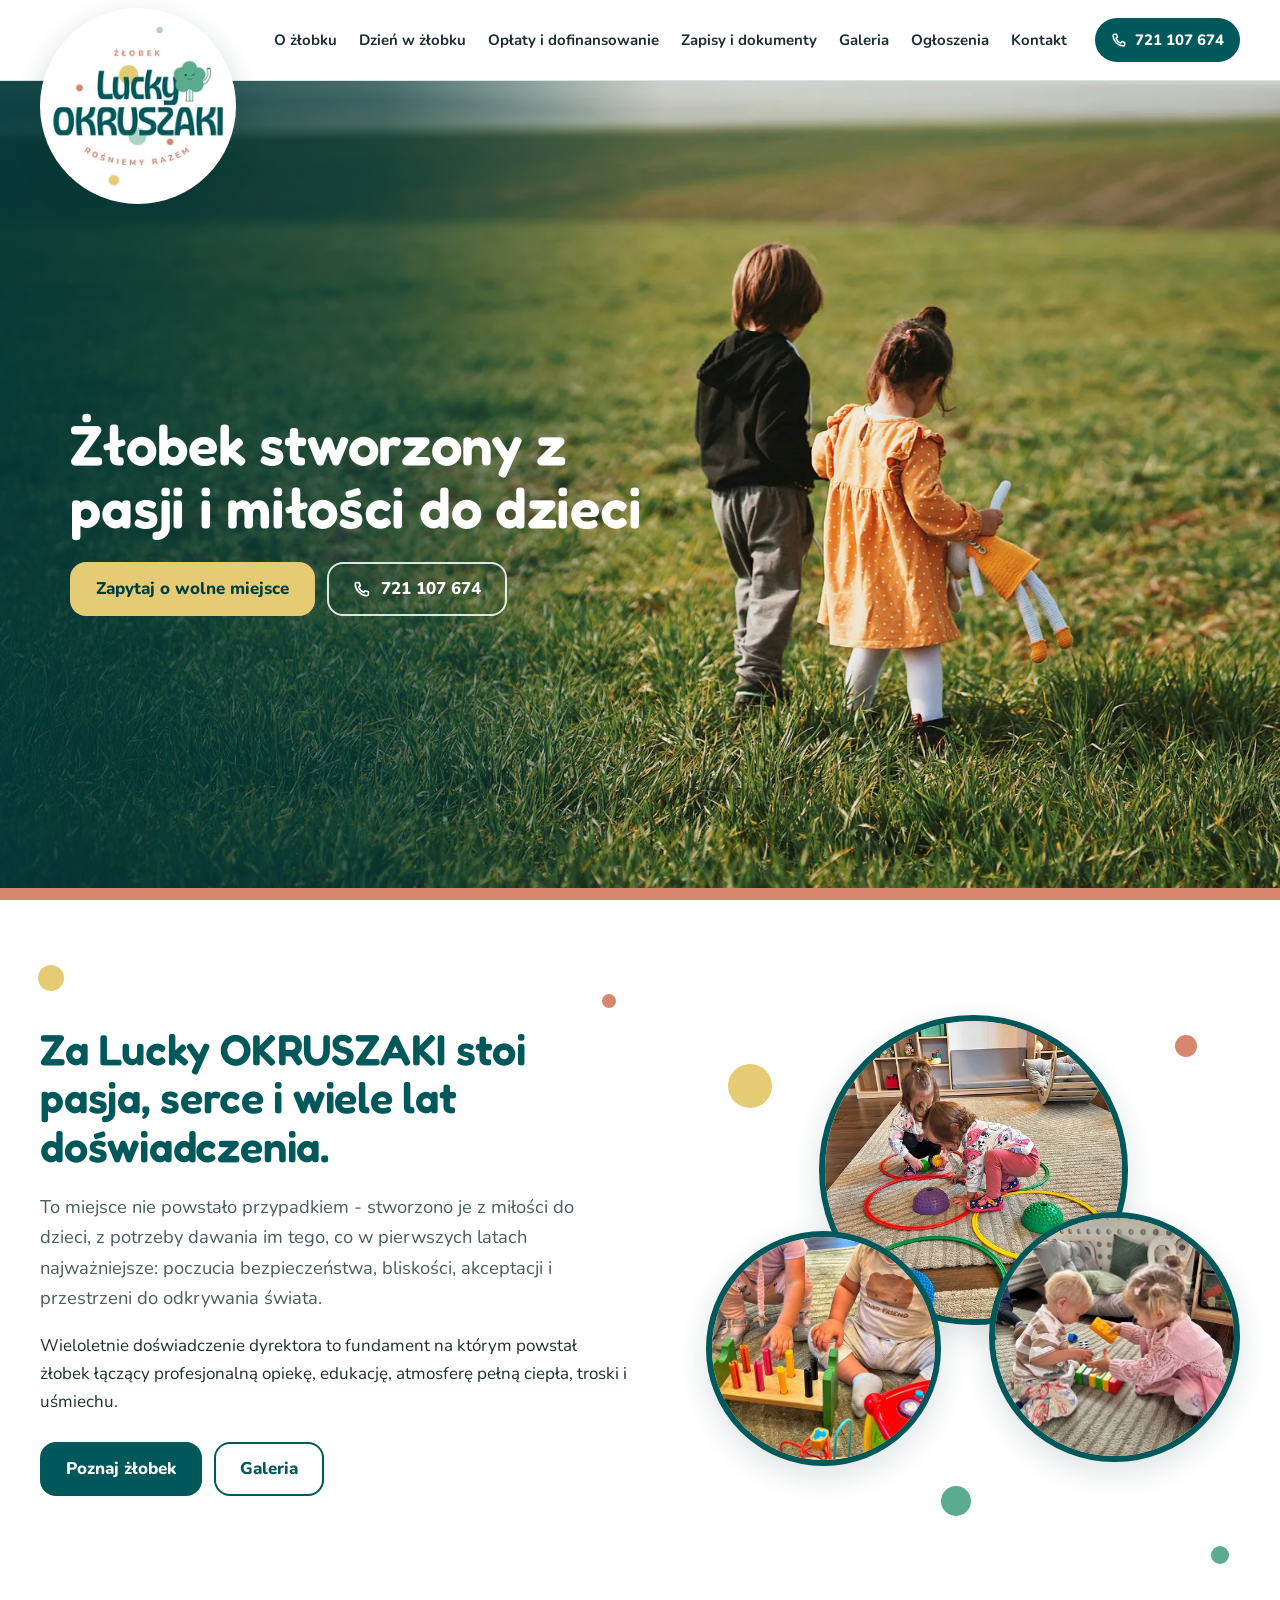
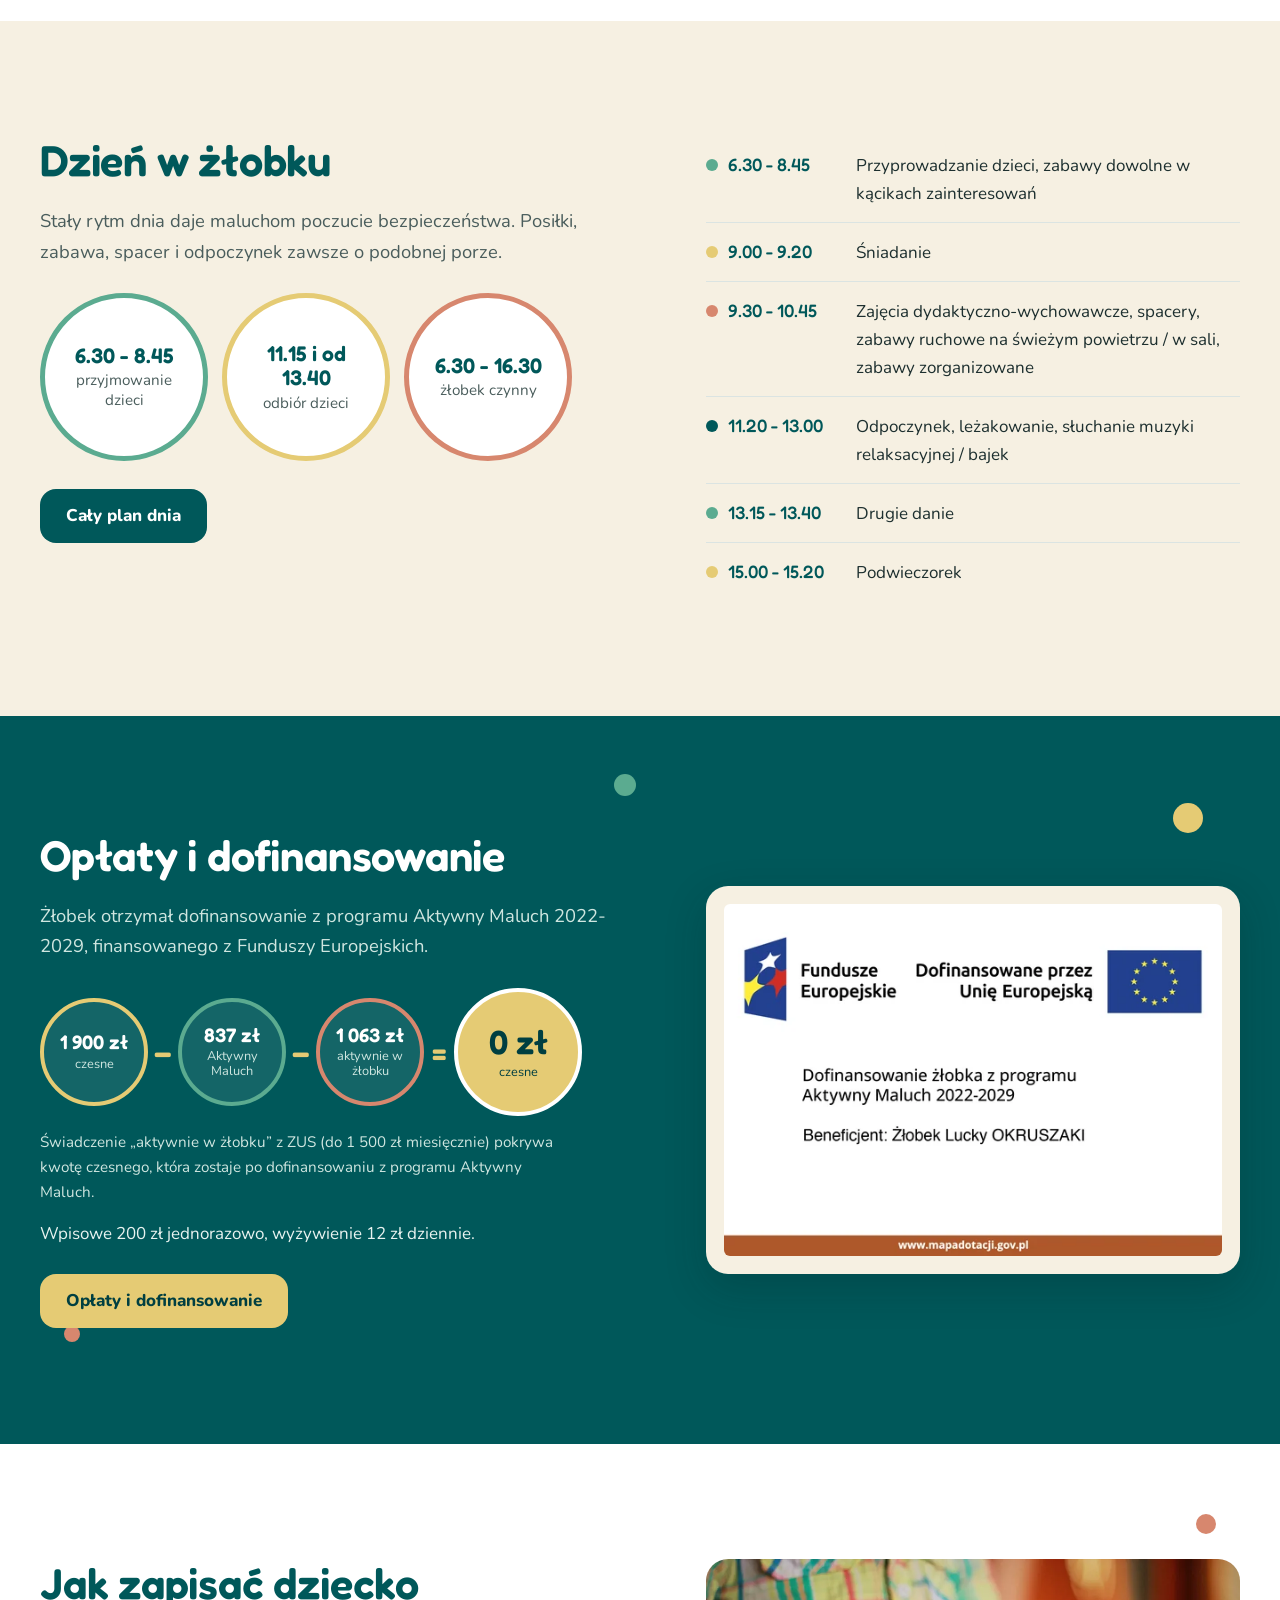
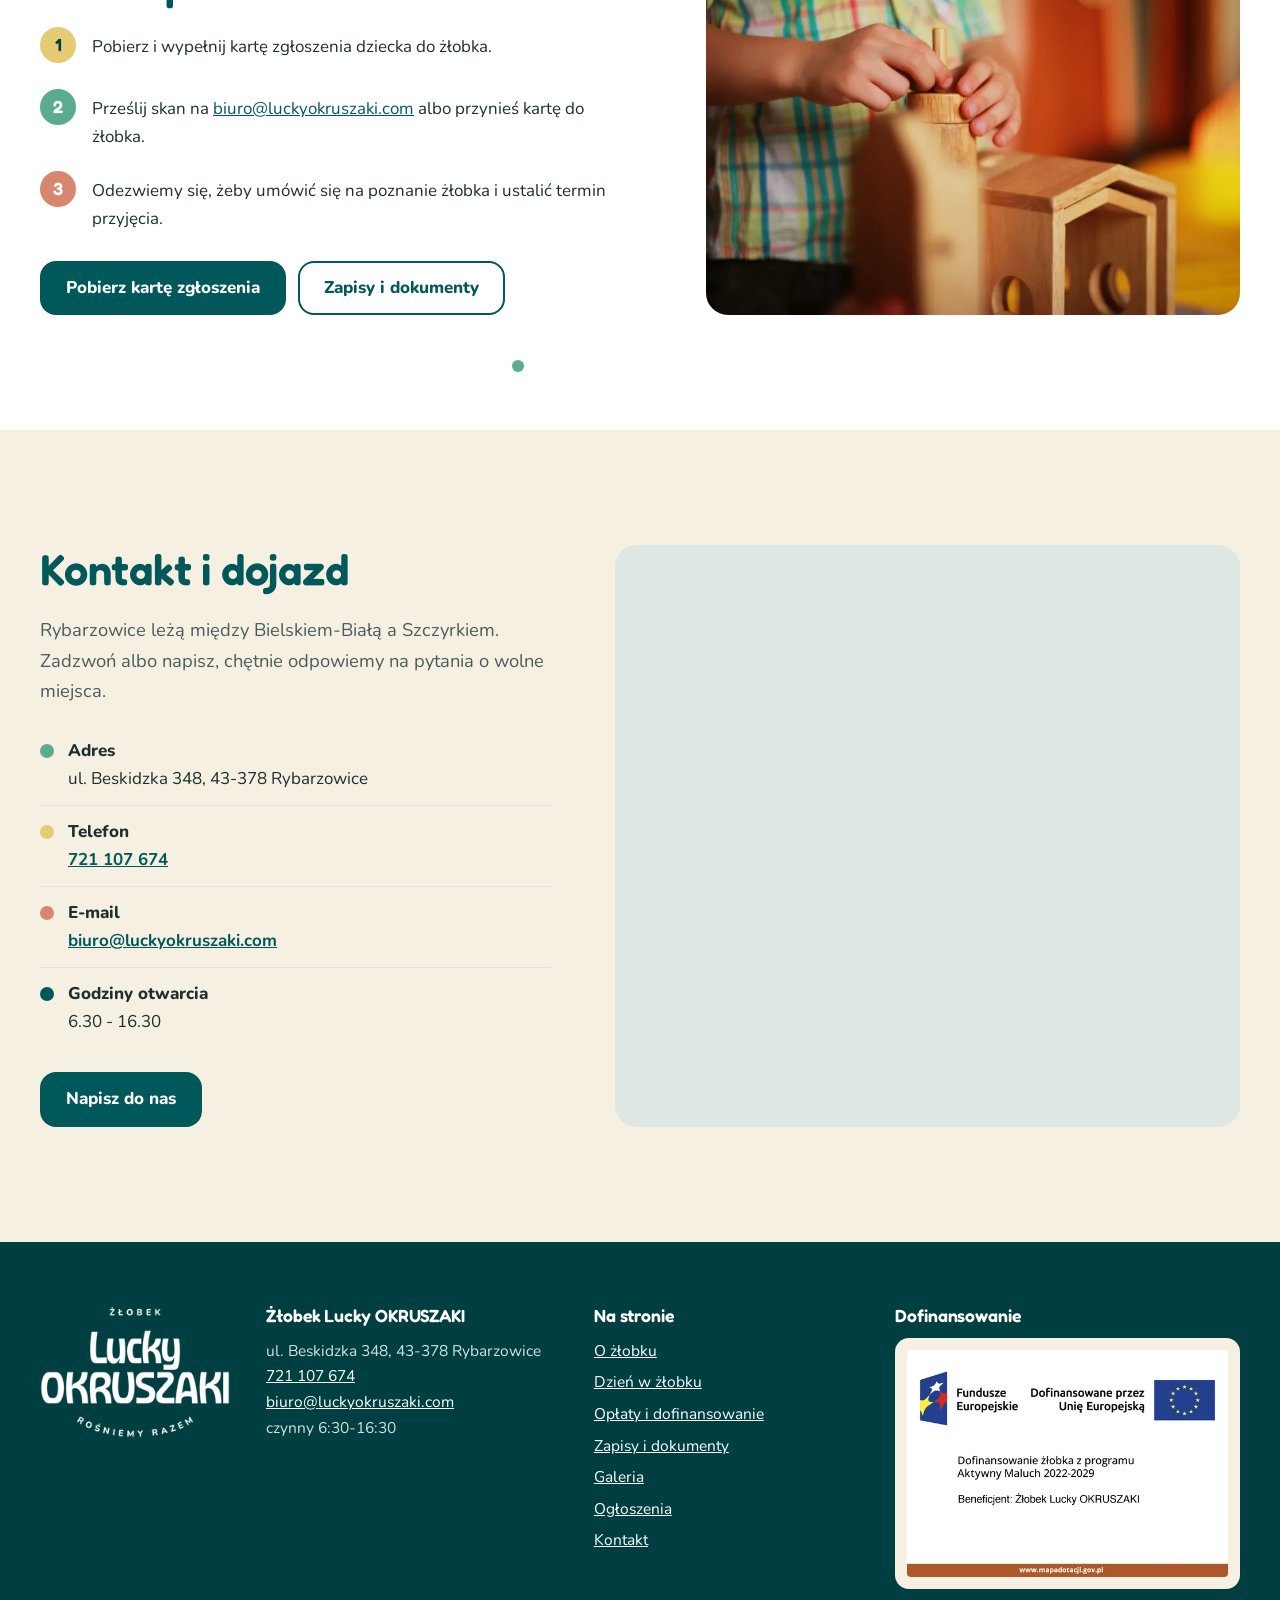
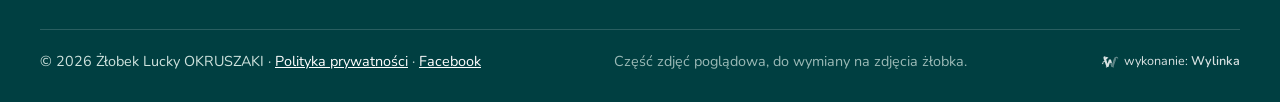
==== commit 0f770287: "Uwagi klientki: nowe zdjęcie na stronie głównej, niższe nagłówki podstron ze zdjęciami żłobka w koła" ====
--- a/index.html
+++ b/index.html
@@ -11,7 +11,7 @@
 <meta name="theme-color" content="#00585a">
 <link rel="icon" type="image/png" sizes="48x48" href="img/ikona-48.png"><link rel="icon" type="image/png" sizes="96x96" href="img/ikona-96.png"><link rel="icon" type="image/png" sizes="192x192" href="img/ikona-192.png"><link rel="apple-touch-icon" href="img/apple-touch-icon.png">
 <link rel="preload" href="fonts/fredoka-600.woff2" as="font" type="font/woff2" crossorigin><link rel="preload" href="fonts/nunito.woff2" as="font" type="font/woff2" crossorigin>
-<link rel="preload" as="image" href="img/maluchy-1600.webp" imagesrcset="img/maluchy-640.webp 640w, img/maluchy-1024.webp 1024w, img/maluchy-1600.webp 1600w, img/maluchy-2400.webp 2400w, img/maluchy-3200.webp 3200w" imagesizes="(max-width:760px) 260vw, 100vw" fetchpriority="high">
+<link rel="preload" as="image" href="img/para-1600.webp" imagesrcset="img/para-640.webp 640w, img/para-1024.webp 1024w, img/para-1600.webp 1600w, img/para-2400.webp 2400w, img/para-3200.webp 3200w" imagesizes="(max-width:760px) 160vw, 100vw" fetchpriority="high">
 <link rel="stylesheet" href="style.css">
 <style>
 .wylinka-badge{display:inline-flex;align-items:center;gap:.4em;color:inherit;text-decoration:none;font-size:.875em;line-height:1;opacity:.85}
@@ -39,10 +39,9 @@
 <nav class="panel" id="panel" aria-label="Menu"><a href="./" aria-current="page">Strona główna</a><a href="o-zlobku.html">O żłobku</a><a href="dzien-w-zlobku.html">Dzień w żłobku</a><a href="oplaty-i-dofinansowanie.html">Opłaty i dofinansowanie</a><a href="zapisy-i-dokumenty.html">Zapisy i dokumenty</a><a href="galeria.html">Galeria</a><a href="ogloszenia.html">Ogłoszenia</a><a href="kontakt.html">Kontakt</a><a class="tel" href="tel:+48721107674"><svg viewBox="0 0 24 24" aria-hidden="true" fill="none" stroke="currentColor" stroke-width="2.2" stroke-linecap="round" stroke-linejoin="round"><path d="M5 3.5h3.2l1.6 4.3-2.2 1.5a11 11 0 0 0 7.1 7.1l1.5-2.2 4.3 1.6V19a2 2 0 0 1-2 2A16.5 16.5 0 0 1 3 5.5a2 2 0 0 1 2-2z"/></svg>Zadzwoń: 721 107 674</a></nav>
 <main id="tresc">
 <section class="hero">
-<img class="tlo" src="img/maluchy-1600.webp" srcset="img/maluchy-640.webp 640w, img/maluchy-1024.webp 1024w, img/maluchy-1600.webp 1600w, img/maluchy-2400.webp 2400w, img/maluchy-3200.webp 3200w" sizes="(max-width:760px) 260vw, 100vw" width="1600" height="1131" alt="Dwoje maluchów siedzi w trawie na łące w ciepłym świetle zachodzącego słońca" fetchpriority="high">
+<img class="tlo" src="img/para-1600.webp" srcset="img/para-640.webp 640w, img/para-1024.webp 1024w, img/para-1600.webp 1600w, img/para-2400.webp 2400w, img/para-3200.webp 3200w" sizes="(max-width:760px) 160vw, 100vw" width="1600" height="1148" alt="Chłopiec i dziewczynka idą razem przez zieloną łąkę, widoczni od tyłu" fetchpriority="high">
 <div class="wrap">
 <h1>Żłobek stworzony z pasji i miłości do dzieci</h1>
-<p class="lead">Lucky OKRUSZAKI to żłobek dla dzieci do lat 3 w Rybarzowicach, przy ul. Beskidzkiej 348. Czynny od 6.30 do 16.30, dofinansowany z programu Aktywny Maluch.</p>
 <div class="btns"><a class="btn btn-z" href="kontakt.html">Zapytaj o wolne miejsce</a><a class="btn btn-o" href="tel:+48721107674"><svg viewBox="0 0 24 24" aria-hidden="true" fill="none" stroke="currentColor" stroke-width="2.2" stroke-linecap="round" stroke-linejoin="round"><path d="M5 3.5h3.2l1.6 4.3-2.2 1.5a11 11 0 0 0 7.1 7.1l1.5-2.2 4.3 1.6V19a2 2 0 0 1-2 2A16.5 16.5 0 0 1 3 5.5a2 2 0 0 1 2-2z"/></svg>721 107 674</a></div>
 </div></section>
 
--- a/style.css
+++ b/style.css
@@ -1,4 +1,5 @@
 @font-face{font-family:Fredoka;font-style:normal;font-weight:600;font-display:swap;src:url(fonts/fredoka-600.woff2) format("woff2");unicode-range:U+0000-00FF,U+0104-0107,U+0118-0119,U+0141-0144,U+015A-015B,U+0179-017C,U+2000-206F,U+20AC,U+2122,U+2212}
+@font-face{font-family:Fredoka;font-style:normal;font-weight:500;font-display:swap;src:url(fonts/fredoka-500.woff2) format("woff2");unicode-range:U+0000-00FF,U+0104-0107,U+0118-0119,U+0141-0144,U+015A-015B,U+0179-017C,U+2000-206F,U+20AC,U+2122,U+2212}
 @font-face{font-family:Nunito;font-style:normal;font-weight:200 1000;font-display:swap;src:url(fonts/nunito.woff2) format("woff2");unicode-range:U+0000-00FF,U+0131,U+0152-0153,U+02BB-02BC,U+02C6,U+02DA,U+02DC,U+2000-206F,U+20AC,U+2122,U+2191,U+2193,U+2212,U+2215}
 @font-face{font-family:Nunito;font-style:normal;font-weight:200 1000;font-display:swap;src:url(fonts/nunito-ext.woff2) format("woff2");unicode-range:U+0100-02AF,U+1E00-1EFF,U+2020,U+20A0-20AB,U+20AD-20CF,U+2113,U+2C60-2C7F,U+A720-A7FF}
 :root{--morski:#00585a;--morski-g:#003f41;--ziel:#5bab90;--ziel-c:#3f8c72;--zolty:#e5cb74;--terra:#d7876e;--krem:#f6f0e2;--mieta:#acd5c8;--szary:#f1f5f4;--tekst:#1d2f2f;--tekst2:#4a5d5c;--linia:#dbe4e2;--r:22px;--max:1200px}
@@ -68,7 +69,7 @@
 
 /* hero strony głównej: proste zdjęcie na całą szerokość, dzieci po prawej, pod spodem pasek #d7876e */
 .hero{position:relative;min-height:calc(100svh - 81px);display:flex;align-items:center;overflow:hidden;background:#4d5a26;border-bottom:12px solid var(--terra)}
-.hero img.tlo{position:absolute;inset:0;width:100%;height:100%;object-fit:cover;object-position:60% 42%}
+.hero img.tlo{position:absolute;inset:0;width:100%;height:100%;object-fit:cover;object-position:70% 55%}
 .hero::after{content:"";position:absolute;inset:0;background:linear-gradient(90deg,rgba(0,58,60,.86) 0%,rgba(0,58,60,.62) 30%,rgba(0,58,60,0) 52%)}
 .hero .wrap{position:relative;z-index:2;color:#fff;padding:150px 0 90px}
 .hero h1{color:#fff;max-width:11em;margin-bottom:.4em;font-size:clamp(2.1rem,4.4vw,3.7rem)}
@@ -76,11 +77,10 @@
 @media (min-width:761px){.hero .wrap{width:auto;margin:0;padding-left:clamp(28px,5.5vw,120px);padding-right:28px;max-width:calc(640px + 5.5vw)}}
 @media (min-width:1600px){.hero{min-height:min(calc(100svh - 81px),1100px)}}
 @media (max-width:760px){
- .hero{min-height:calc(100svh - 67px);align-items:flex-end;border-bottom-width:10px}
- .hero{background:#003a3c}
- .hero img.tlo{height:64%;object-position:78% 40%}
- .hero::after{background:linear-gradient(0deg,#003a3c 0%,#003a3c 40%,rgba(0,58,60,.55) 52%,rgba(0,58,60,0) 66%)}
- .hero .wrap{padding:150px 0 26px}
+ .hero{display:block;min-height:0;background:#003a3c;border-bottom-width:10px}
+ .hero img.tlo{position:relative;inset:auto;display:block;height:min(50svh,430px);min-height:280px;object-position:97% 50%}
+ .hero::after{bottom:auto;height:min(50svh,430px);min-height:280px;background:linear-gradient(0deg,#003a3c 0%,rgba(0,58,60,.7) 22%,rgba(0,58,60,0) 48%)}
+ .hero .wrap{margin-top:-64px;padding:0 0 28px}
  .hero .lead{margin-bottom:24px}
  .hero .btns{flex-direction:column}
  .hero .btn{width:100%}
@@ -141,20 +141,25 @@
 .uzup b{color:#7a3d2a}
 
 /* nagłówek podstron: prosty pas w kolorze #5bab90 z podkreśleniem #d7876e, taki sam na każdej podstronie */
-.pod{position:relative;background:var(--ziel);color:#fff;padding:clamp(150px,13vw,180px) 0 clamp(48px,6vw,80px);border-bottom:10px solid var(--terra)}
-.pod h1{color:#fff;margin-bottom:.3em}
-.pod .lead2{margin:0;color:var(--morski-g);font-weight:600}
-.okruszki-nav{font-size:.92rem;color:var(--morski-g);margin-bottom:14px;font-weight:600}
-.okruszki-nav a{color:var(--morski-g)}
-@media (max-width:760px){.pod{padding-top:140px}}
+.pod{position:relative;background:var(--ziel);color:#fff;border-bottom:10px solid var(--terra);overflow:hidden}
+.pod .wrap{display:flex;align-items:center;min-height:180px;padding:16px 0 16px 232px}
+.pod h1{color:#fff;margin:0;font-weight:500;font-size:clamp(1.9rem,2.6vw,2.5rem);line-height:1.15;flex:1;padding-right:24px}
+.pod-deko{position:relative;flex:none;width:280px;height:160px}
+.pod-deko img{position:absolute;border-radius:50%;object-fit:cover;box-shadow:0 10px 26px rgba(0,50,52,.22)}
+.pod-deko .pk1{width:150px;height:150px;right:96px;top:2px;border:5px solid #fff}
+.pod-deko .pk2{width:104px;height:104px;right:8px;top:54px;border:5px solid var(--zolty)}
+.pod-deko .okr{z-index:1}
+@media (max-width:900px){.pod .wrap{padding-left:220px}.pod-deko{width:200px}.pod-deko .pk1{width:120px;height:120px;right:66px;top:20px}.pod-deko .pk2{width:84px;height:84px;right:0;top:70px}}
+@media (max-width:760px){.pod .wrap{min-height:0;padding:92px 0 22px;align-items:flex-end}.pod h1{font-size:1.75rem;padding-right:0}
+ .pod-deko{position:absolute;right:0;top:6px;width:124px;height:80px}.pod-deko .pk1{width:66px;height:66px;right:42px;top:2px;border-width:3px}.pod-deko .pk2{width:46px;height:46px;right:2px;top:30px;border-width:3px}.pod-deko .okr{transform:scale(.6)}}
 
 /* cennik */
 .cennik{width:100%;border-collapse:separate;border-spacing:0 10px;margin:0 0 1.4em}
-.cennik th,.cennik td{background:var(--szary);padding:16px 20px;text-align:left;vertical-align:middle}
+.cennik th,.cennik td{background:var(--krem);padding:16px 20px;text-align:left;vertical-align:middle}
 .cennik th{border-radius:16px 0 0 16px;font-weight:800;border-left:10px solid var(--c,var(--ziel))}
 .cennik th small{display:block;font-weight:400;color:var(--tekst2);font-size:.9rem}
 .cennik td{border-radius:0 16px 16px 0;text-align:right;font:600 1.3rem/1.2 Fredoka,sans-serif;color:var(--morski);white-space:nowrap}
-.cennik .c-z{--c:var(--zolty)}.cennik .c-m{--c:var(--morski)}.cennik .c-g{--c:var(--ziel)}.cennik .c-t{--c:var(--terra)}
+.cennik .c-0 th,.cennik .c-0 td{background:var(--zolty);color:var(--morski-g)}.cennik .c-0 th small{color:var(--morski-g)}.cennik .c-0 td{font-size:1.6rem}.cennik .c-z{--c:var(--zolty)}.cennik .c-m{--c:var(--morski)}.cennik .c-g{--c:var(--ziel)}.cennik .c-t{--c:var(--terra)}.cennik .c-0{--c:var(--morski)}
 @media (max-width:520px){.cennik th,.cennik td{padding:13px 14px}.cennik td{font-size:1.1rem;white-space:normal}}
 .rownanie{list-style:none;padding:0;margin:26px 0 14px;display:flex;flex-wrap:wrap;align-items:center;gap:12px 6px}
 .rownanie li{display:flex;align-items:center;gap:6px}
@@ -166,6 +171,7 @@
 .rownanie .zero b{font-size:2.1rem;color:var(--morski-g)}
 @keyframes puls{0%,100%{transform:scale(1);box-shadow:0 0 0 0 rgba(229,203,116,.7)}50%{transform:scale(1.07);box-shadow:0 0 0 14px rgba(229,203,116,0)}}
 @media (prefers-reduced-motion:reduce){.rownanie .zero{animation:none}}
+@media (max-width:520px){.rownanie{display:grid;grid-template-columns:repeat(2,auto);justify-content:start;gap:14px 6px}.rownanie li:first-child{padding-left:24px}}
 @media (max-width:420px){.rownanie .kk{width:100px;font-size:.74rem}.rownanie .kk b{font-size:1.12rem}.rownanie .zero{width:118px}.rownanie .zero b{font-size:1.8rem}}
 .przyp{font-size:.95rem;color:#cfe6e0;max-width:34em}
 /* treść podstron */
@@ -240,3 +246,18 @@
 .sek>.okr,.pod>.okr{z-index:0}
 .sek>.wrap,.pod>.wrap{position:relative;z-index:1}
 @media (max-width:900px){.sek>.okr{display:none}.pod>.okr{transform:scale(.6)}}
+
+/* zapisy: karta zgłoszenia w kole */
+.karta-w{display:flex;justify-content:center;align-items:center}
+.karta-k{width:min(320px,82vw);aspect-ratio:1;border-radius:50%;background:#fff;border:8px solid var(--ziel);box-shadow:0 0 0 10px var(--krem),0 18px 40px rgba(0,60,62,.16);display:flex;flex-direction:column;align-items:center;justify-content:center;text-align:center;padding:34px;text-decoration:none;color:var(--tekst);transition:transform .2s ease}
+.karta-k:hover{transform:scale(1.03)}
+.karta-k .ik{width:46px;height:56px;border-radius:9px;background:var(--krem);display:grid;place-items:center;font:800 12px Nunito,sans-serif;color:var(--terra);margin-bottom:12px}
+.karta-k b{font:600 1.3rem/1.2 Fredoka,sans-serif;color:var(--morski);max-width:11em}
+.karta-k small{color:var(--tekst2);font-size:.88rem;margin-top:6px}
+.karta-k .pob{margin-top:14px;background:var(--morski);color:#fff;font-weight:800;padding:10px 20px;border-radius:999px;font-size:.98rem}
+/* galeria: zdjęcia w naturalnych proporcjach */
+.galeria{columns:3 260px;column-gap:18px}
+.galeria>button{display:block;width:100%;margin:0 0 18px;break-inside:avoid;border:0;padding:0;border-radius:var(--r);overflow:hidden;background:#ddd;cursor:zoom-in}
+.galeria img{width:100%;height:auto;transition:transform .3s ease}
+.galeria>button:hover img{transform:scale(1.03)}
+@media (max-width:600px){.galeria{columns:2;column-gap:10px}.galeria>button{margin-bottom:10px;border-radius:14px}}
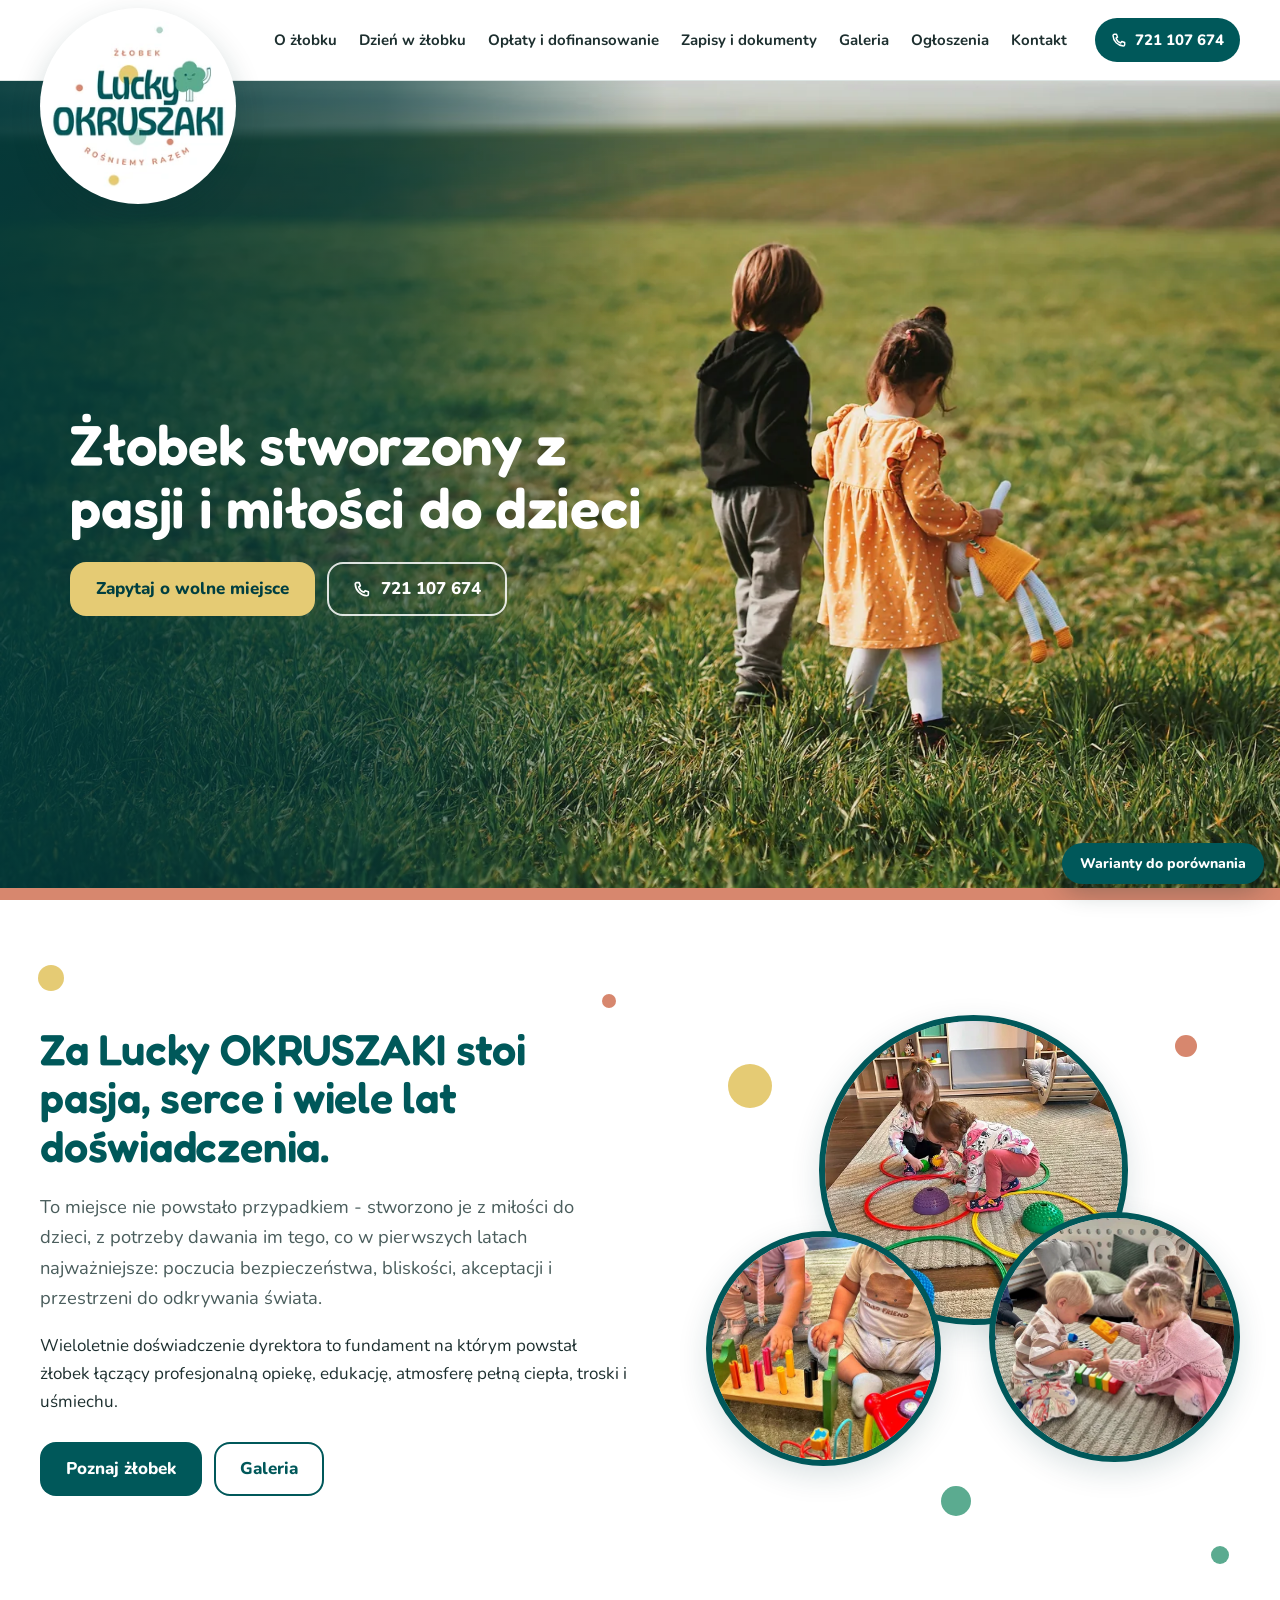
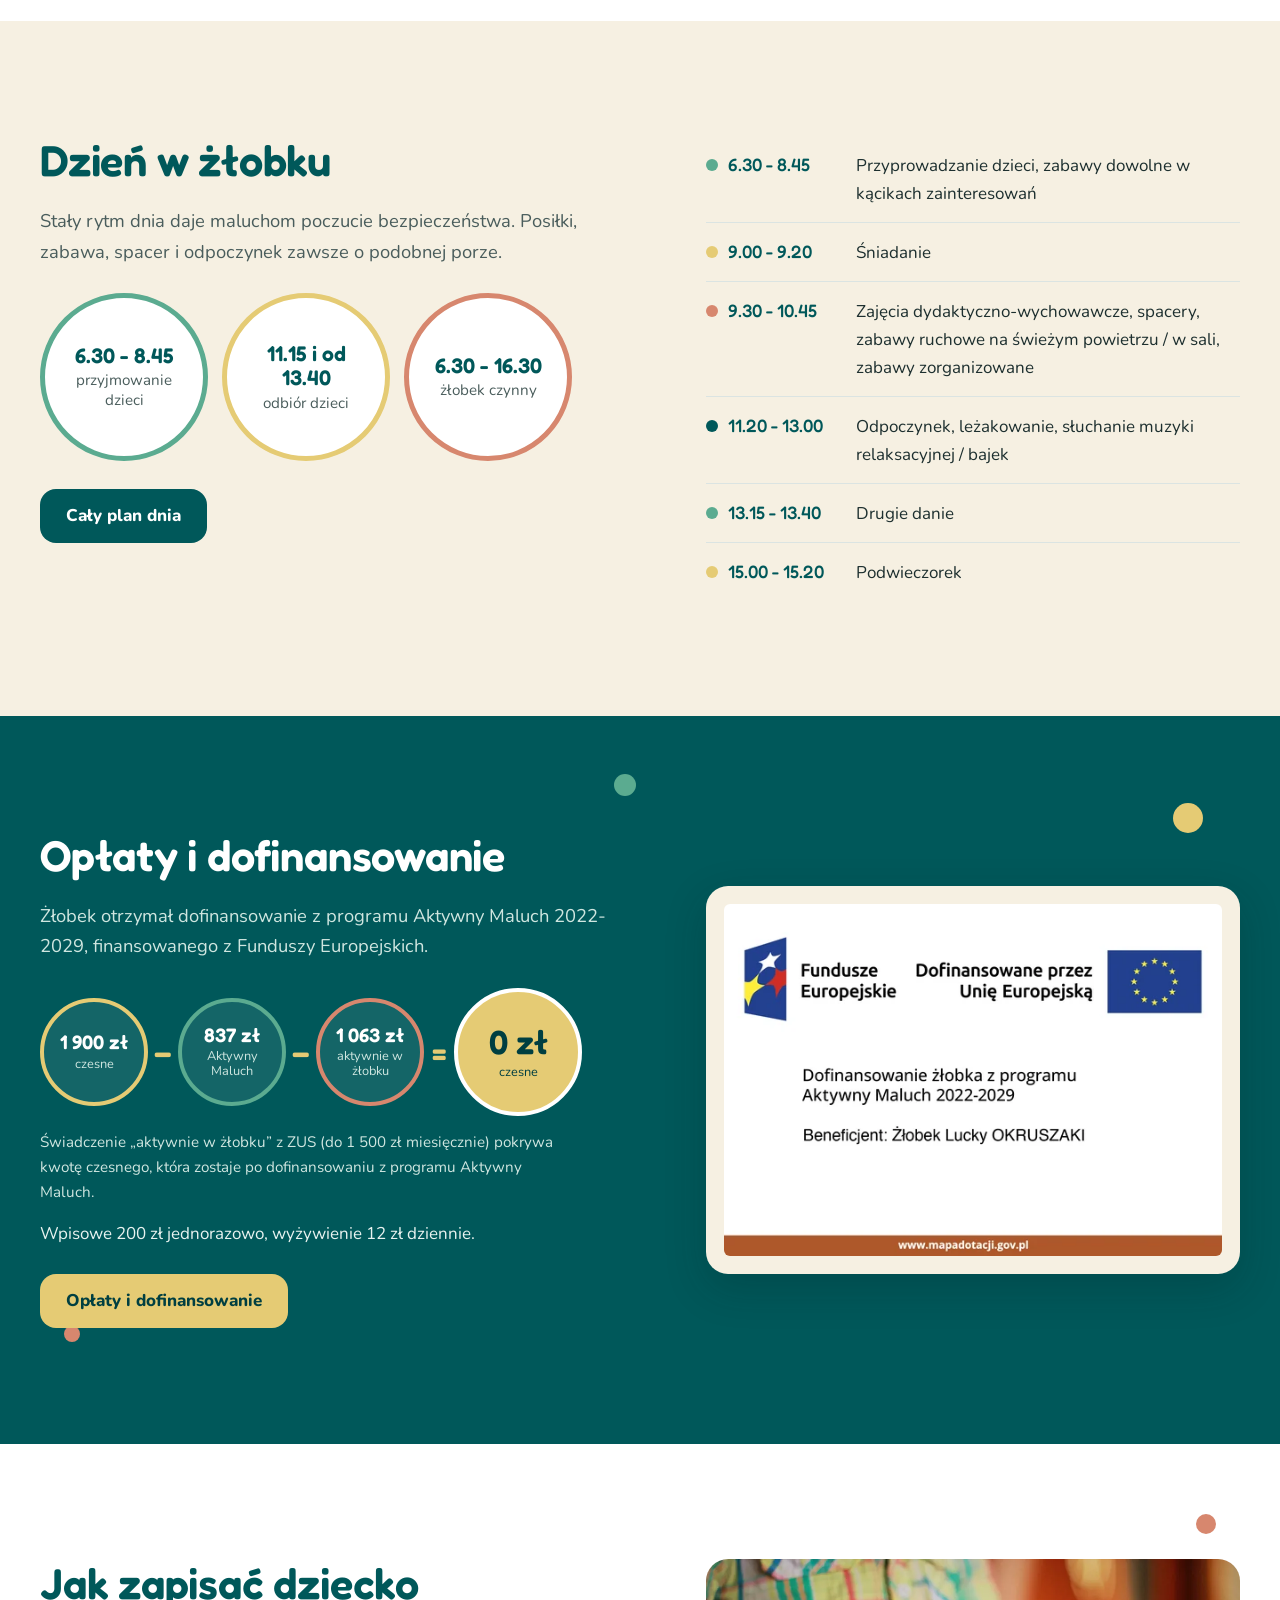
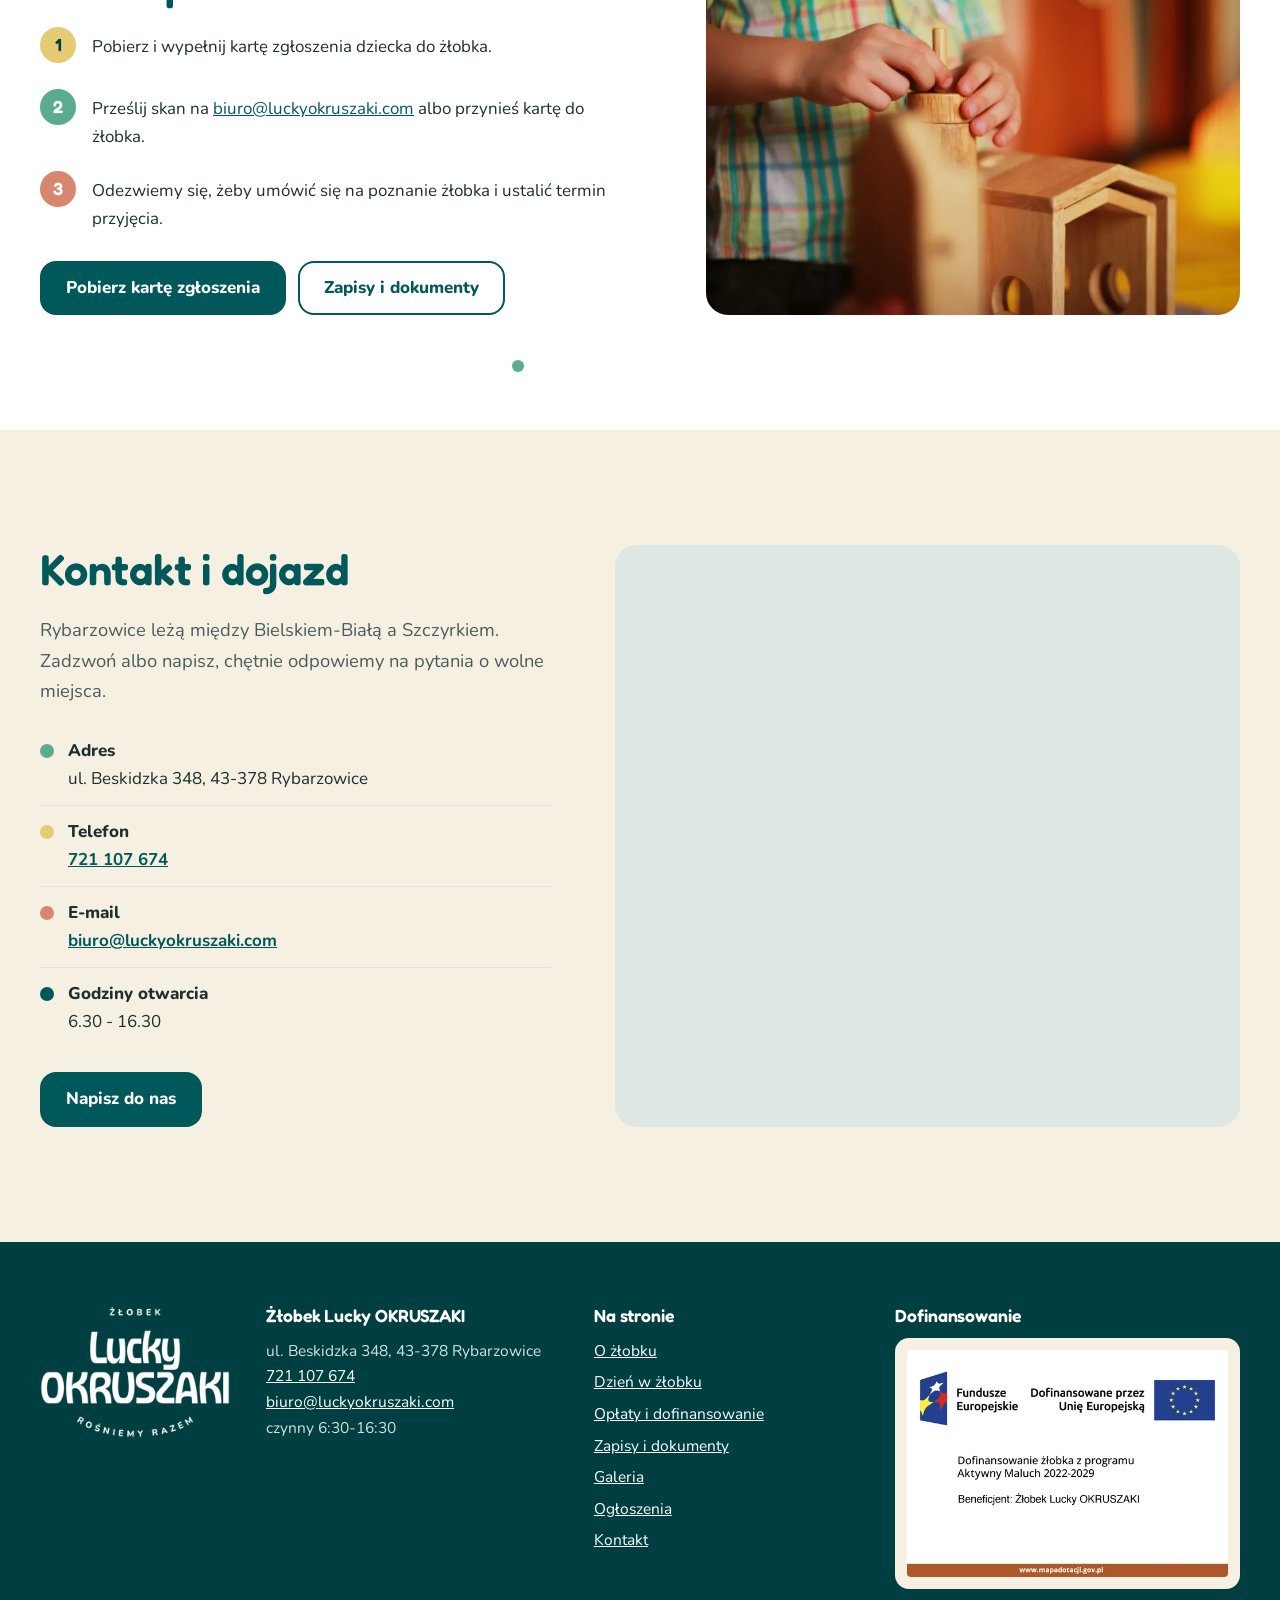
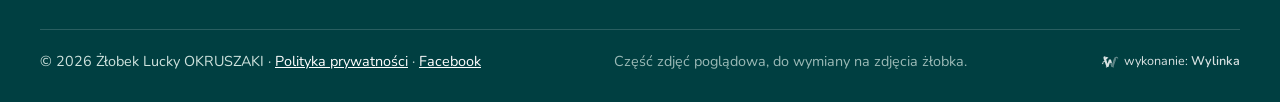
==== commit f03aae82: "Warianty do porownania: ciemnozielone tytuly zakladek, cienki okrag przy logo; jasniejsza gorna czes" ====
--- a/index.html
+++ b/index.html
@@ -26,6 +26,11 @@
 @media (prefers-reduced-motion:reduce){.wylinka-badge .wy-old,.wylinka-badge .wy-pod{transition:none}.wylinka-badge:hover .wy-old,.wylinka-badge:focus-visible .wy-old{transform:none;opacity:.45}.wylinka-badge:hover .wy-pod,.wylinka-badge:focus-visible .wy-pod{opacity:0}}
 
 </style>
+<script>/* warianty do porównania w podglądzie: ?wariant=zielone-tytuly | okrag-logo | oba | obecny, ?oplaty=poprzednie | nowe */
+(function(){try{var h=document.documentElement,q=new URLSearchParams(location.search),s=sessionStorage,w=q.get('wariant'),o=q.get('oplaty');
+if(w){s.setItem('okr-t',(w=='zielone-tytuly'||w=='oba')?'1':'0');s.setItem('okr-l',(w=='okrag-logo'||w=='oba')?'1':'0')}
+if(o){s.setItem('okr-o',o=='poprzednie'?'1':'0')}
+if(s.getItem('okr-t')=='1')h.classList.add('w-tytuly');if(s.getItem('okr-l')=='1')h.classList.add('w-okrag');if(s.getItem('okr-o')=='1')h.classList.add('op-stare')}catch(e){}})();</script>
 <script type="application/ld+json">{"@context": "https://schema.org", "@type": "ChildCare", "name": "Żłobek Lucky OKRUSZAKI", "url": "https://okruszaki.pl/", "logo": "https://okruszaki.pl/img/logo-600.png", "image": "https://okruszaki.pl/img/logo-600.png", "telephone": "+48721107674", "email": "biuro@luckyokruszaki.com", "address": {"@type": "PostalAddress", "streetAddress": "ul. Beskidzka 348", "postalCode": "43-378", "addressLocality": "Rybarzowice", "addressCountry": "PL"}, "openingHours": "Mo-Fr 06:30-16:30", "sameAs": ["https://www.facebook.com/people/%C5%BB%C5%82obek-Lucky-Okruszaki/61586409999313/"]}</script>
 </head>
 <body>
@@ -127,6 +132,13 @@
 <div class="st-dol"><span>&copy; <span id="rok">2026</span> Żłobek Lucky OKRUSZAKI &middot; <a href="polityka-prywatnosci.html">Polityka prywatności</a> &middot; <a href="https://www.facebook.com/people/%C5%BB%C5%82obek-Lucky-Okruszaki/61586409999313/" rel="noopener">Facebook</a></span><span style="opacity:.75">Część zdjęć poglądowa, do wymiany na zdjęcia żłobka.</span><a class="wylinka-badge" href="https://wylinka.pl/?utm_source=okruszaki.pl&amp;utm_medium=stopka&amp;utm_campaign=wykonanie" rel="noopener" title="Strona wykonana przez Wylinka"><svg viewBox="0 0 64 64" aria-hidden="true" focusable="false" fill="currentColor"><path d="M9.8 22.8l-1.2-7.9 2.2-3.7 15.5 4.6-.5 1.5-7.2 5.5 4.7 15.6 5-15.6 7 0 4.1 12.7-4.2-.9-2.6 1.8-.8-2.2-5.3 15.6-4.3 0 .4 .2-2.1 2.8-1.3-1.1 1.1-1.4-3.1 .2-.1-1.7 2.2-.1-5.7-16.5-4.8 .6-.8 3.1 0 .5-.3 .5 .8 2.2-1.6 .5-.4-1.3-.8 1.6-1.5-.8 .8-1.6-1.4 .6-.6-1.6 2.3-.8 .2-.4 1.3-4.8 5.9-.8-2.4-6.9zM15.2 13.7l-.1-.4-.4 .8-.1 .8 .1 1 .1 .4 .3 .7 .3-.9 .1-.7 0-.8z"/><path class="wy-pod" d="M37.1 49.8l-4.5-13.3 2.6-1.8 4.2 .9 .9 2.8 3-9.7 0-.5 .1-.8 3.2-8.4 .5-1 .6-1 .9-1.1 1.3-1 1.1-.7 1.4-.5 1.4-.3 .7 0 .9 0 1.2 .3 1.4 .6 .8 .5 .7 .7 .6 .7 .5 .9 .3 .9 .1 .9 0 .8-.2 .9-.5 .9-.5 .6-.7 .5-.7 .3-.1-.1 0-.1 .5-.5 .3-.7 .2-.5 0-.6-.1-.6-.3-.7-.4-.5-.4-.4-.5-.3-.6-.3-.7 0-.7 .1-.6 .1-.5 .4-.5 .5-.3 .5-.2 .7-.1 1.5-1.4 5.1-.8 3.3-.3 .7-.5 .7-6 17.5 1.9 .1-.1 1.7-3.1-.2 1.1 1.4-1.3 1.1-2.1-2.8 .4-.2z"/><path class="wy-old" d="M40.8 50l.4-.2-4.1 0-4.2-12.5 2.5-1.7 4.3 .9 .6 1.9 .6-1.6 0-.3 2.4-7.8 0-.5 .1-.8 3.2-8.4 .4-.8 .6-.9 .9-1.2 .9-.9 1.3-.8 1.4-.6 1.2-.3 1.4-.1 1.3 .1 .6 .2 .8 .3 1.1 .6 .9 .7 .7 .9 .5 .9 .3 .9 .1 1.1-.1 .9-.3 .9-.4 .7-.6 .7-.6 .4-.6 .2-.1-.1 0-.1 .5-.5 .3-.7 .2-.5 0-.5-.1-.6-.2-.6-.3-.5-.4-.5-.5-.3-.6-.3-.7-.1-.6 0-.6 .1-.6 .3-.6 .5-.3 .4-.2 .5-.1 .5-.1 1.5-1.4 5.1-.8 3.3-.3 .7-.5 .7-6 17.5 1.9 .1-.1 1.7-3.1-.2 1.1 1.4-1.3 1.1zM49.6 17.1l.6 1.7-1.5 1.9 .4 .4 1.8-2.1-.7-2.1zM48.1 28.3l.5 1.8-1.7 1.8 .4 .4 1.9-2-.6-2.2zM37.9 41.7l1.7-1.5-.4-.4-1.7 1.4zM42.6 38.7l-1.5 2.8 1.1 2-1.3 2.6 .5 .2 1.5-2.8-1.1-2 1.4-2.5z"/></svg><span>wykonanie: <b>Wylinka</b></span></a></div>
 </div></footer>
 <div class="lb" id="lb" role="dialog" aria-modal="true" aria-label="Powiększone zdjęcie"><button class="x" type="button" aria-label="Zamknij">&times;</button><button class="p" type="button" aria-label="Poprzednie">&lsaquo;</button><img alt=""><button class="n" type="button" aria-label="Następne">&rsaquo;</button><div class="licz"></div></div>
+<div class="warianty" id="warianty"><button class="w-kup" type="button" aria-expanded="false" aria-controls="w-lista">Warianty do porównania</button>
+<div class="w-lista" id="w-lista">
+<p><b>Tytuły zakładek</b><span><button type="button" data-w="t" data-v="0">białe (obecne)</button><button type="button" data-w="t" data-v="1">ciemnozielone</button></span></p>
+<p><b>Logo</b><span><button type="button" data-w="l" data-v="0">bez okręgu (obecne)</button><button type="button" data-w="l" data-v="1">z cienkim okręgiem</button></span></p>
+<p><b>Zakładka Opłaty, górna część</b><span><button type="button" data-w="o" data-v="0">jaśniejsza (nowa)</button><button type="button" data-w="o" data-v="1">ciemnozielona (poprzednia)</button></span></p>
+<a href="oplaty-i-dofinansowanie.html">Przejdź do zakładki Opłaty</a>
+</div></div>
 <script src="app.js" defer></script>
 </body>
 </html>
--- a/style.css
+++ b/style.css
@@ -77,9 +77,10 @@
 @media (min-width:761px){.hero .wrap{width:auto;margin:0;padding-left:clamp(28px,5.5vw,120px);padding-right:28px;max-width:calc(640px + 5.5vw)}}
 @media (min-width:1600px){.hero{min-height:min(calc(100svh - 81px),1100px)}}
 @media (max-width:760px){
- .hero{display:block;min-height:0;background:#003a3c;border-bottom-width:10px}
- .hero img.tlo{position:relative;inset:auto;display:block;height:min(50svh,430px);min-height:280px;object-position:97% 50%}
- .hero::after{bottom:auto;height:min(50svh,430px);min-height:280px;background:linear-gradient(0deg,#003a3c 0%,rgba(0,58,60,.7) 22%,rgba(0,58,60,0) 48%)}
+ .hero{display:flex;flex-direction:column;min-height:calc(100svh - 67px);background:#003a3c;border-bottom-width:10px}
+ .hero img.tlo{position:relative;inset:auto;display:block;flex:1 1 0;height:0;min-height:280px;object-position:97% 50%}
+ .hero::after{display:none}
+ .hero .wrap::before{content:"";position:absolute;z-index:-1;left:50%;width:100vw;transform:translateX(-50%);bottom:calc(100% - 64px);height:210px;background:linear-gradient(0deg,#003a3c 0,rgba(0,58,60,.7) 95px,rgba(0,58,60,0) 210px);pointer-events:none}
  .hero .wrap{margin-top:-64px;padding:0 0 28px}
  .hero .lead{margin-bottom:24px}
  .hero .btns{flex-direction:column}
@@ -232,8 +233,12 @@
 .st .tab{background:var(--krem);border-radius:14px;padding:12px;max-width:380px}
 .st .tab img{border-radius:4px;width:100%;margin:0 auto}
 .st-dol{border-top:1px solid rgba(255,255,255,.16);margin-top:40px;padding-top:20px;display:flex;flex-wrap:wrap;gap:10px 26px;align-items:center;justify-content:space-between;font-size:.9rem}
-@media (max-width:1000px){.st{grid-template-columns:1fr 1fr}.logo-st img{width:150px}}
-@media (max-width:520px){.st{gap:26px 18px}.st .szer{grid-column:1/-1}}
+@media (max-width:1000px){.st{grid-template-columns:minmax(0,1fr) minmax(0,1fr)}.logo-st img{width:150px}}
+.st>*,.st-dol>*{min-width:0;max-width:100%}
+.stopka a,.stopka p,.stopka span,.stopka li{overflow-wrap:anywhere}
+.stopka .wylinka-badge{overflow-wrap:normal;flex-wrap:wrap}
+/* stopka na telefonie: jedna kolumna, menu w dwóch kolumnach */
+@media (max-width:520px){.st{grid-template-columns:minmax(0,1fr);gap:28px}.st .tab{width:100%}.st .szer{grid-column:auto}.logo-st img{width:140px}.st ul{columns:2;column-gap:18px}.st li{break-inside:avoid}.st-dol{flex-direction:column;align-items:flex-start;gap:12px}}
 
 /* lightbox */
 .lb{position:fixed;inset:0;background:rgba(0,30,31,.94);z-index:90;display:none;align-items:center;justify-content:center;padding:56px 12px}
@@ -261,3 +266,29 @@
 .galeria img{width:100%;height:auto;transition:transform .3s ease}
 .galeria>button:hover img{transform:scale(1.03)}
 @media (max-width:600px){.galeria{columns:2;column-gap:10px}.galeria>button{margin-bottom:10px;border-radius:14px}}
+
+/* warianty do porównania (podgląd) */
+.w-tytuly .pod h1{color:var(--morski)}
+.w-okrag .logo img{box-shadow:0 0 0 4px #fff,0 0 0 6px var(--morski),0 12px 30px rgba(0,50,52,.2)}
+@media (max-width:760px){.w-okrag .logo img{box-shadow:0 0 0 3px #fff,0 0 0 4.5px var(--morski),0 8px 22px rgba(0,50,52,.18)}}
+/* Opłaty: jaśniejsza górna część (propozycja) */
+html:not(.op-stare) .sek-op{background:#eaf4f0;color:var(--tekst)}
+html:not(.op-stare) .sek-op h2{color:var(--morski)}
+html:not(.op-stare) .sek-op .lead2{color:var(--tekst2)}
+html:not(.op-stare) .sek-op .przyp{color:var(--tekst2)}
+html:not(.op-stare) .sek-op .op{color:var(--morski)}
+html:not(.op-stare) .sek-op .kk{background:#fff;color:var(--tekst2);box-shadow:0 6px 18px rgba(0,60,62,.08)}
+html:not(.op-stare) .sek-op .kk b{color:var(--morski)}
+html:not(.op-stare) .sek-op .zero{background:var(--zolty);border-color:var(--morski);color:var(--morski-g)}
+html:not(.op-stare) .sek-op .zero b{color:var(--morski-g)}
+html:not(.op-stare) .sek-op .tablica{box-shadow:0 10px 28px rgba(0,60,62,.12)}
+.warianty{position:fixed;right:16px;bottom:16px;z-index:60;font-size:14px;max-width:calc(100vw - 32px)}
+.w-kup{background:var(--morski);color:#fff;border:0;border-radius:999px;padding:11px 18px;font:800 14px Nunito,sans-serif;cursor:pointer;box-shadow:0 8px 24px rgba(0,40,42,.28)}
+.w-lista{display:none;background:#fff;border-radius:16px;padding:14px 16px 12px;margin-bottom:10px;box-shadow:0 14px 40px rgba(0,40,42,.25);width:360px;max-width:100%}
+.warianty.on .w-lista{display:block}
+.warianty{display:flex;flex-direction:column-reverse;align-items:flex-end}
+.w-lista p{margin:0 0 12px}.w-lista b{display:block;color:var(--morski);margin-bottom:6px}
+.w-lista span{display:flex;flex-wrap:wrap;gap:6px}
+.w-lista button{border:2px solid var(--morski);background:#fff;color:var(--morski);border-radius:999px;padding:6px 12px;font:700 13px Nunito,sans-serif;cursor:pointer}
+.w-lista button[aria-pressed=true]{background:var(--morski);color:#fff}
+.w-lista a{font-weight:700;font-size:13px}
